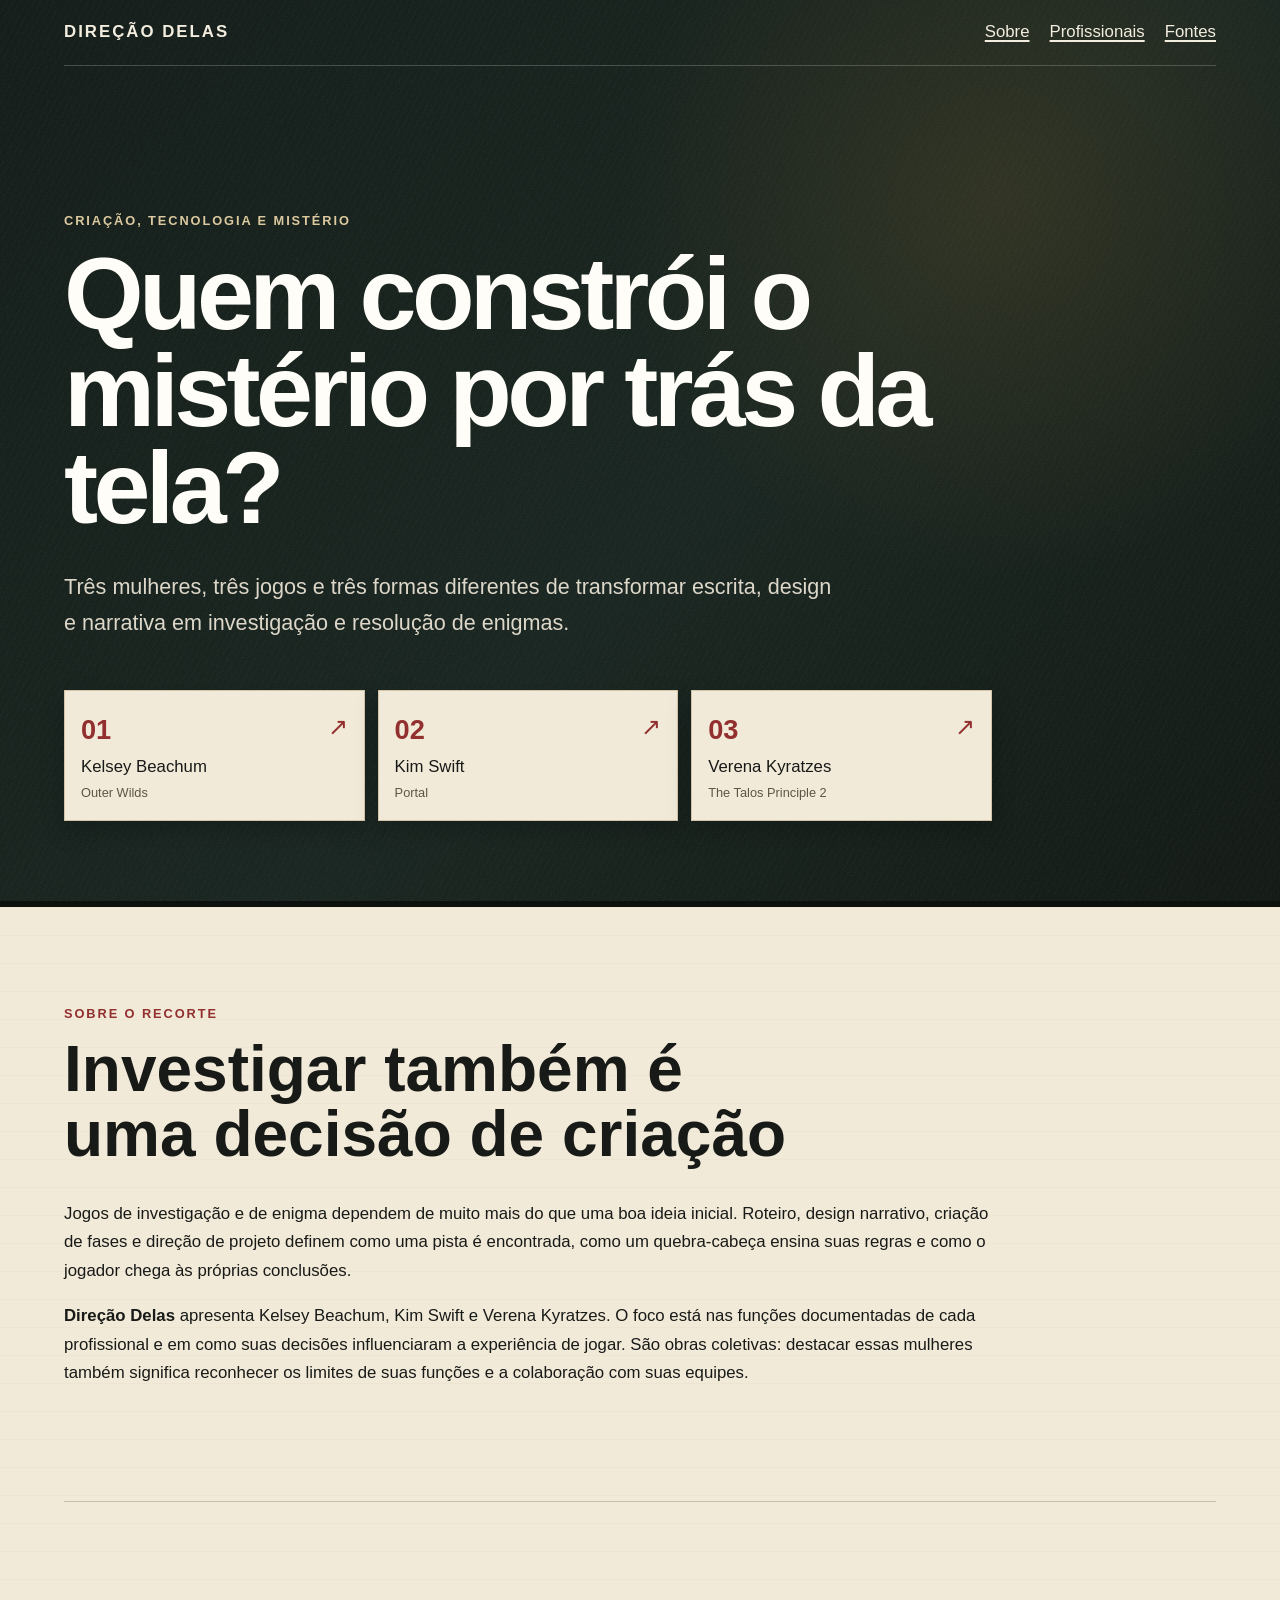
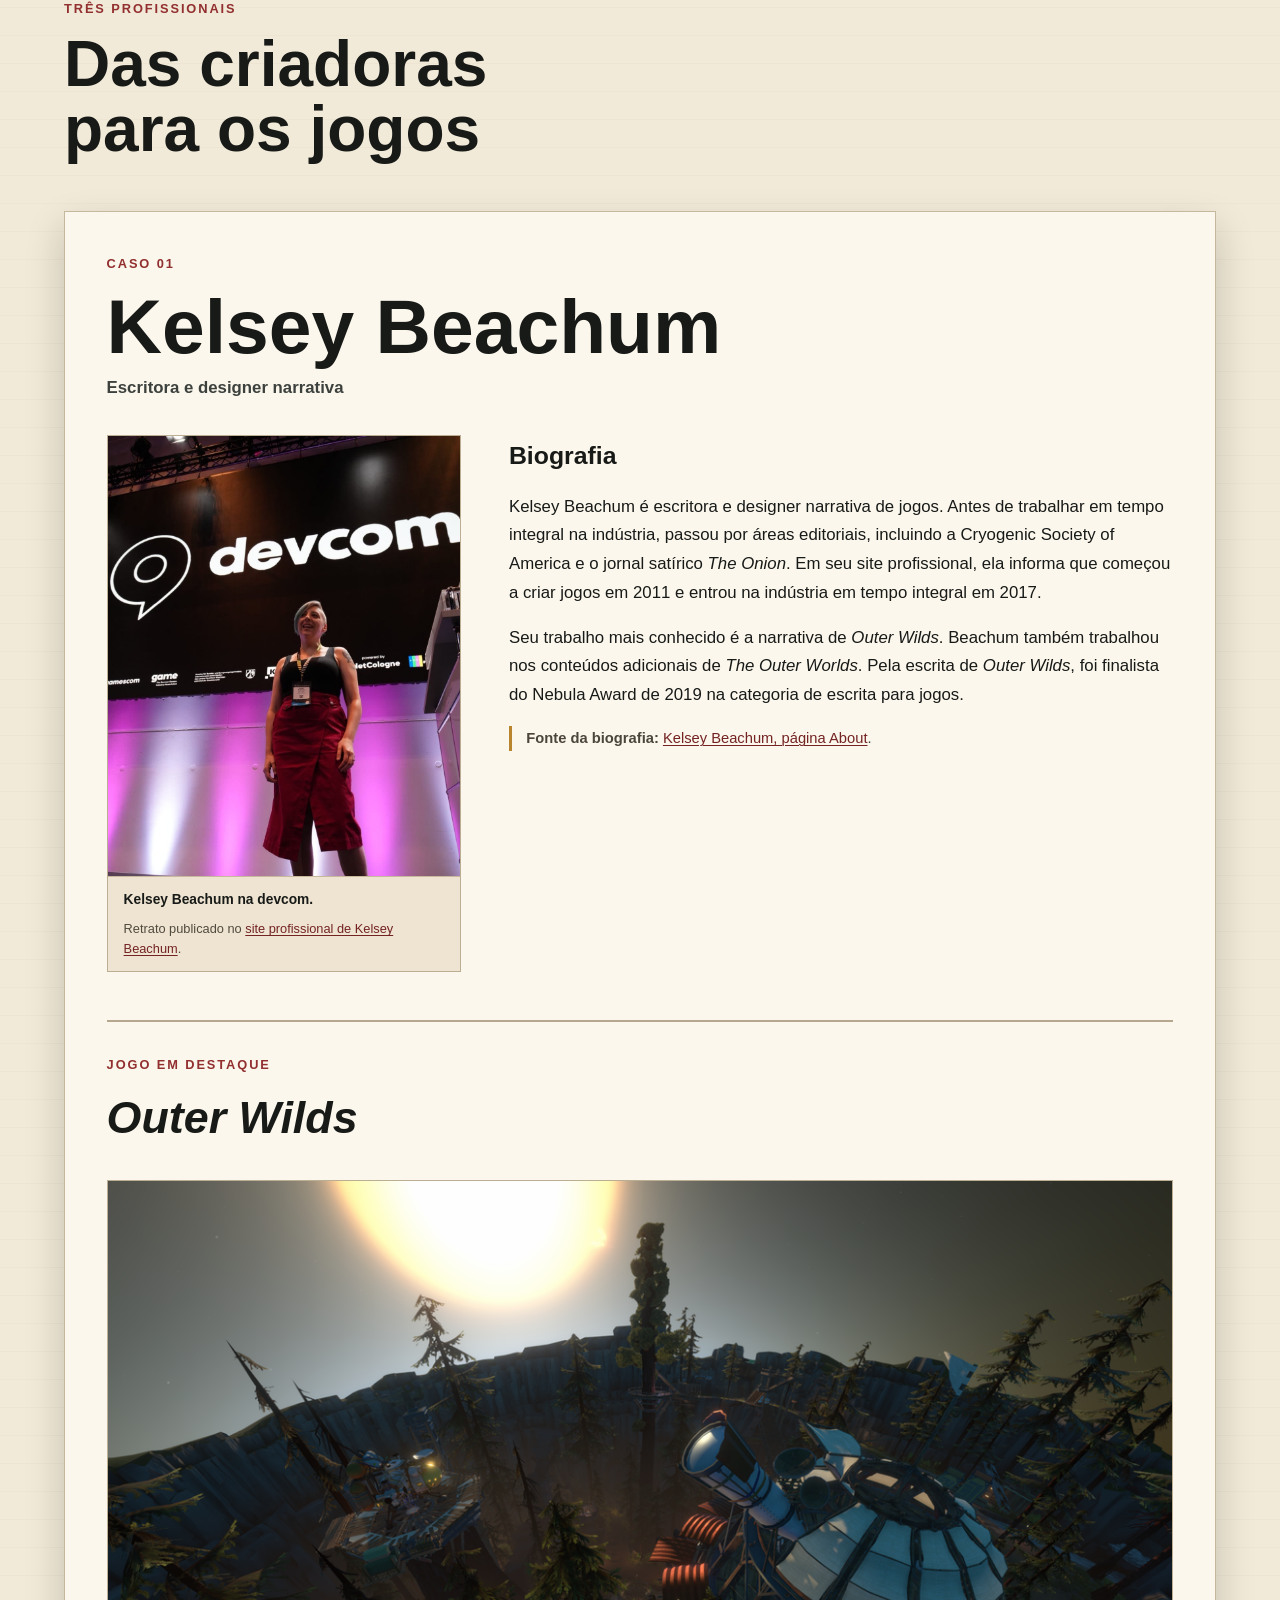
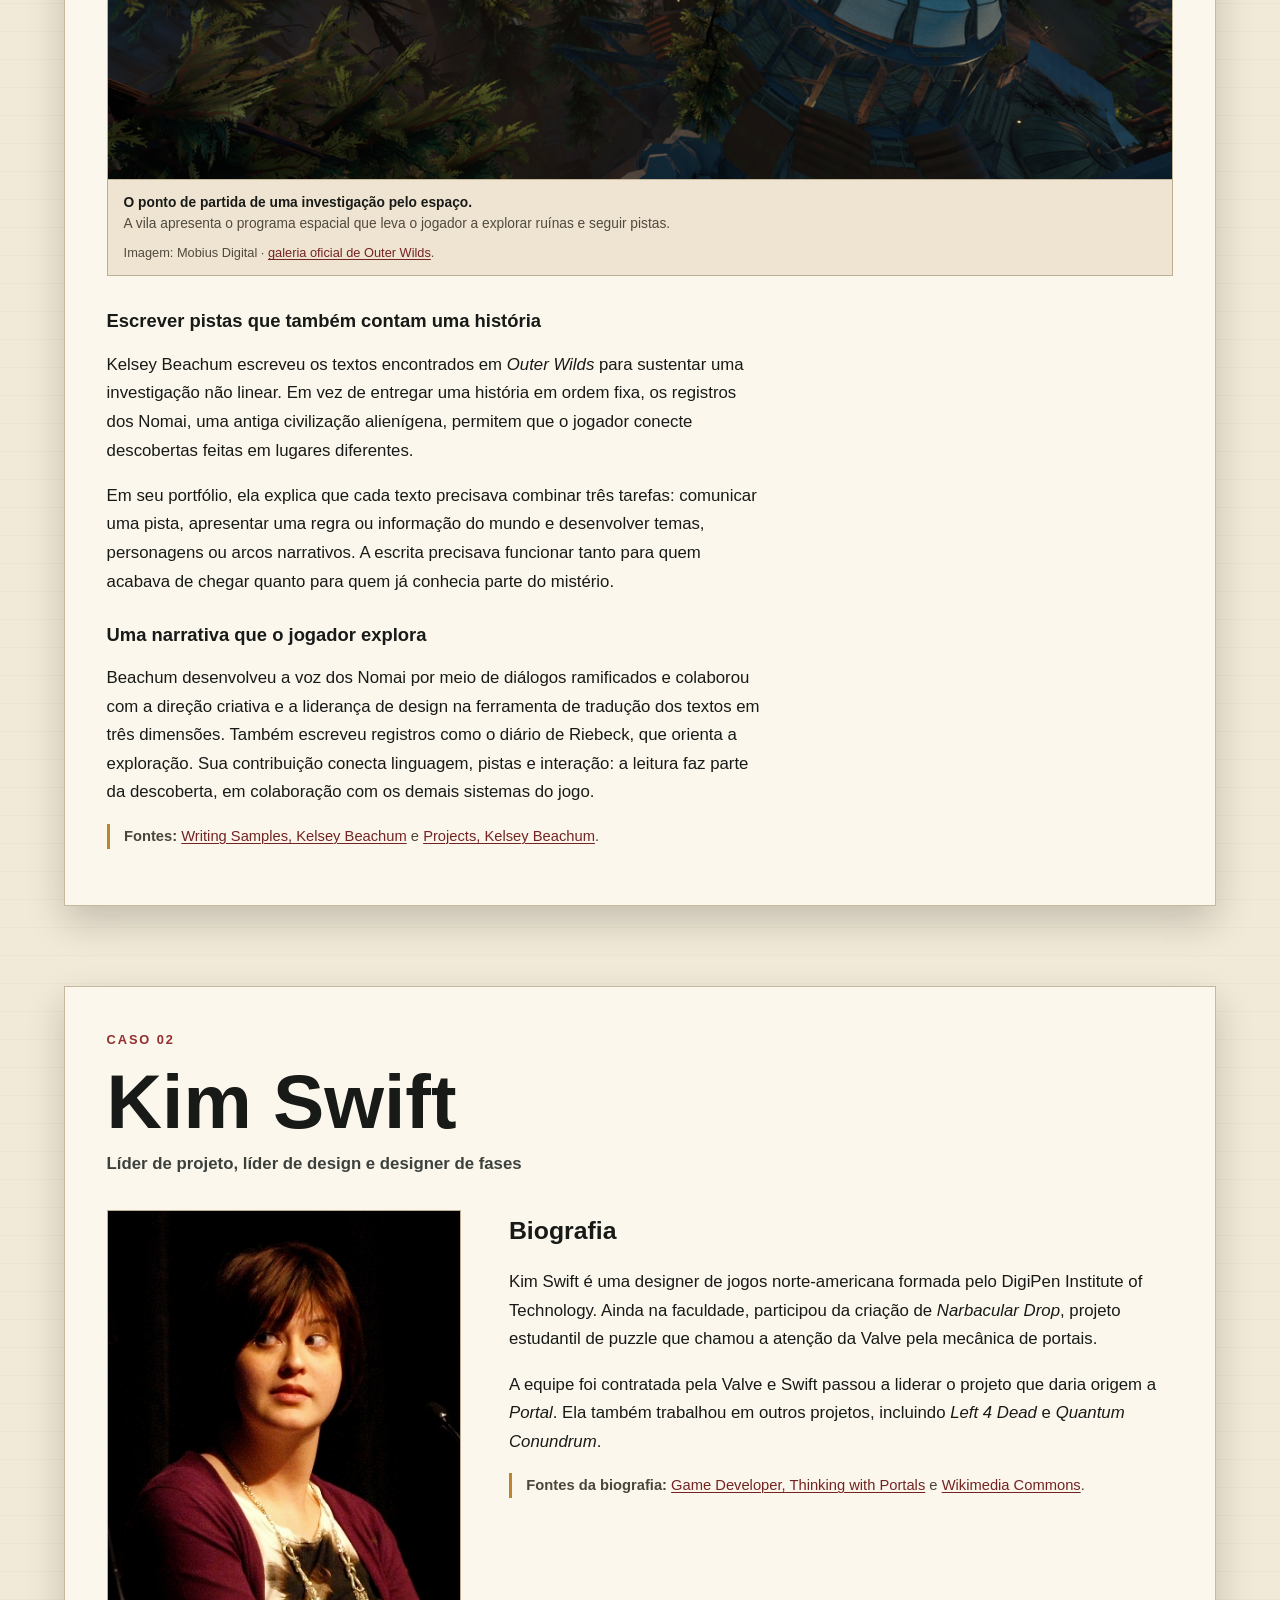
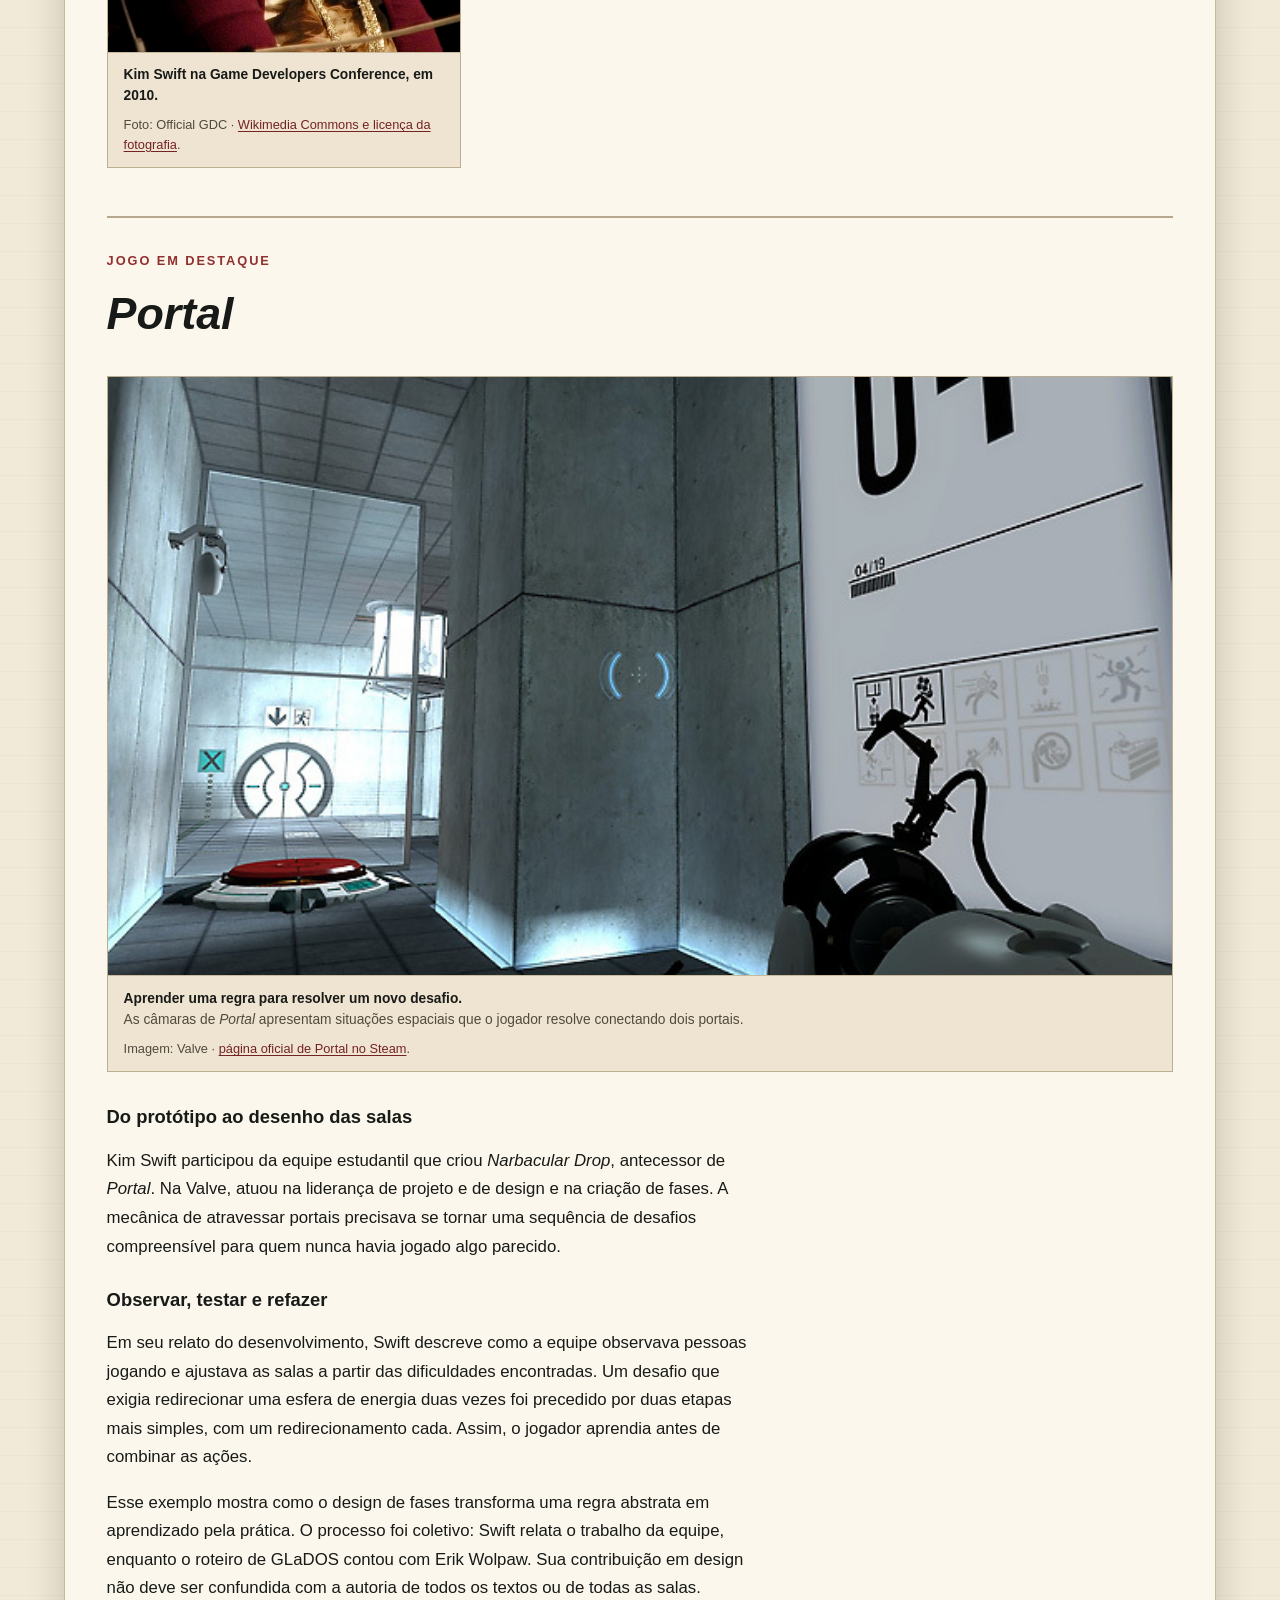
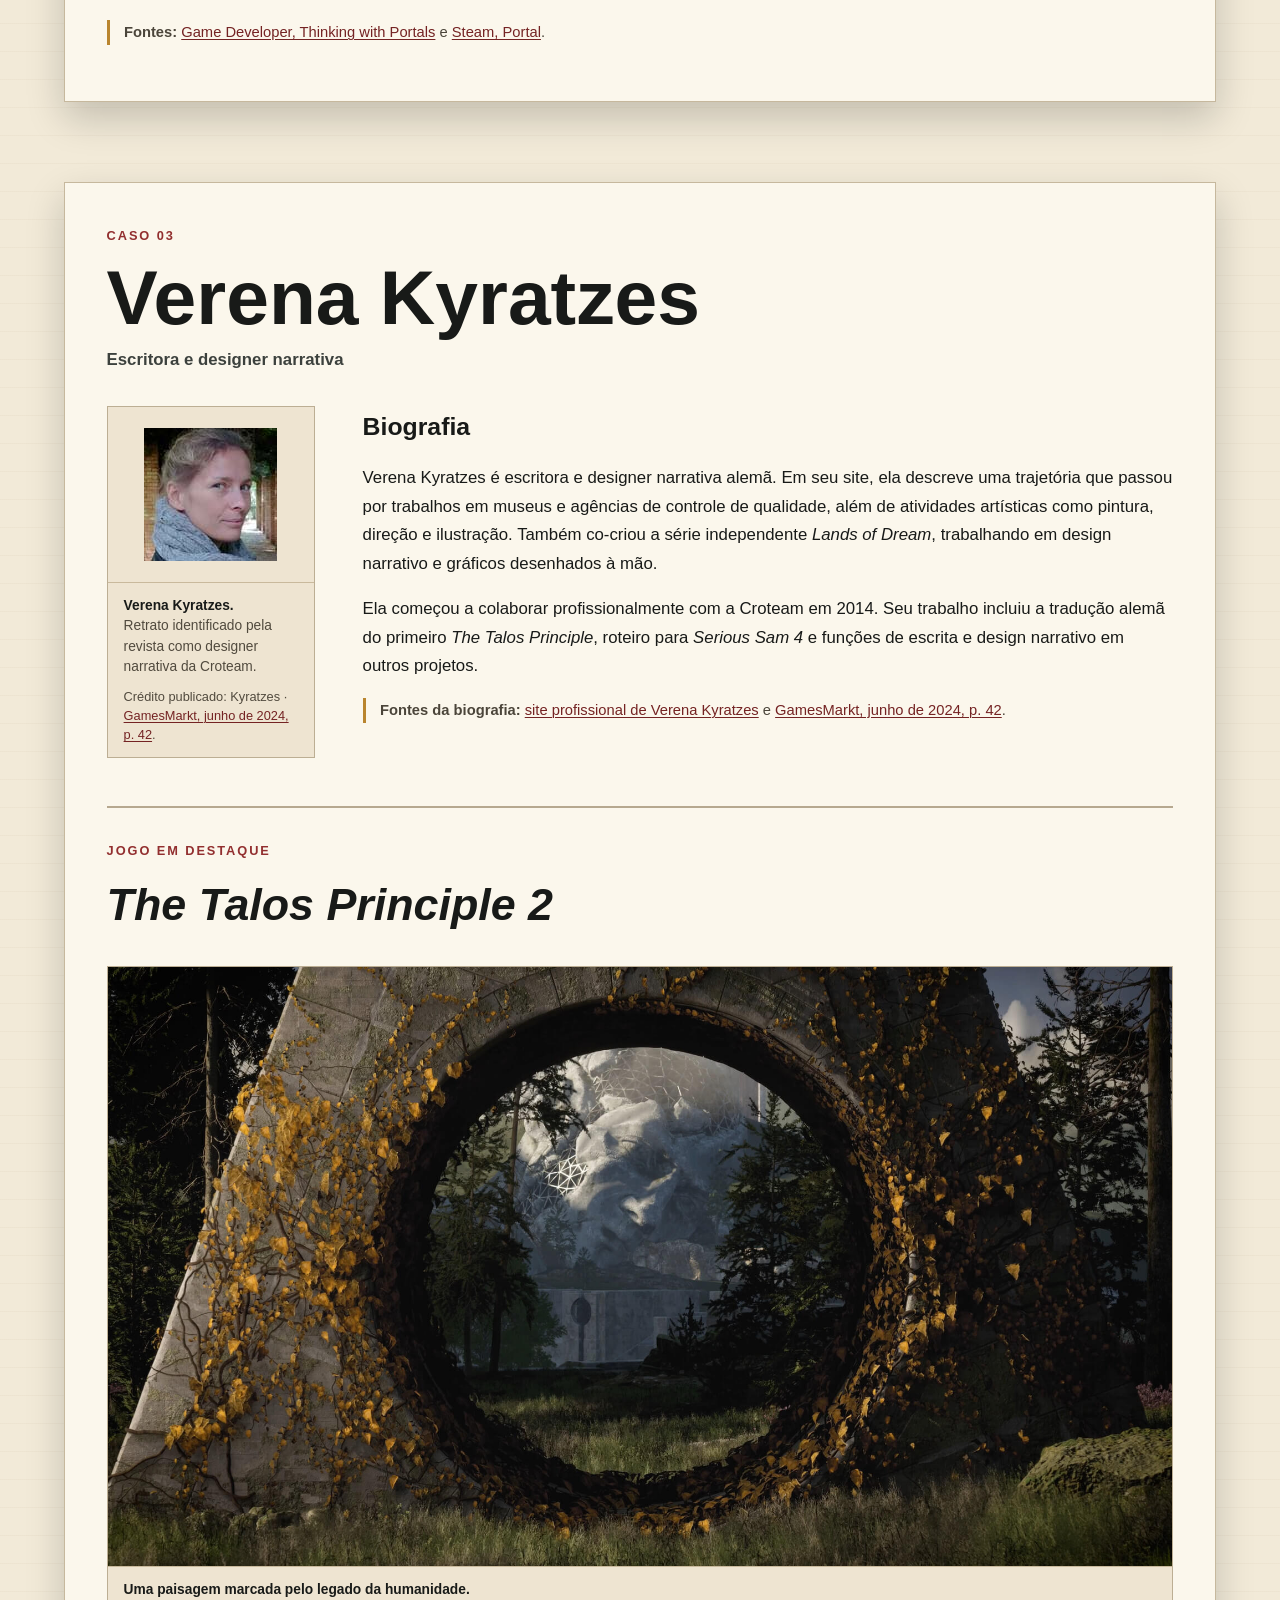
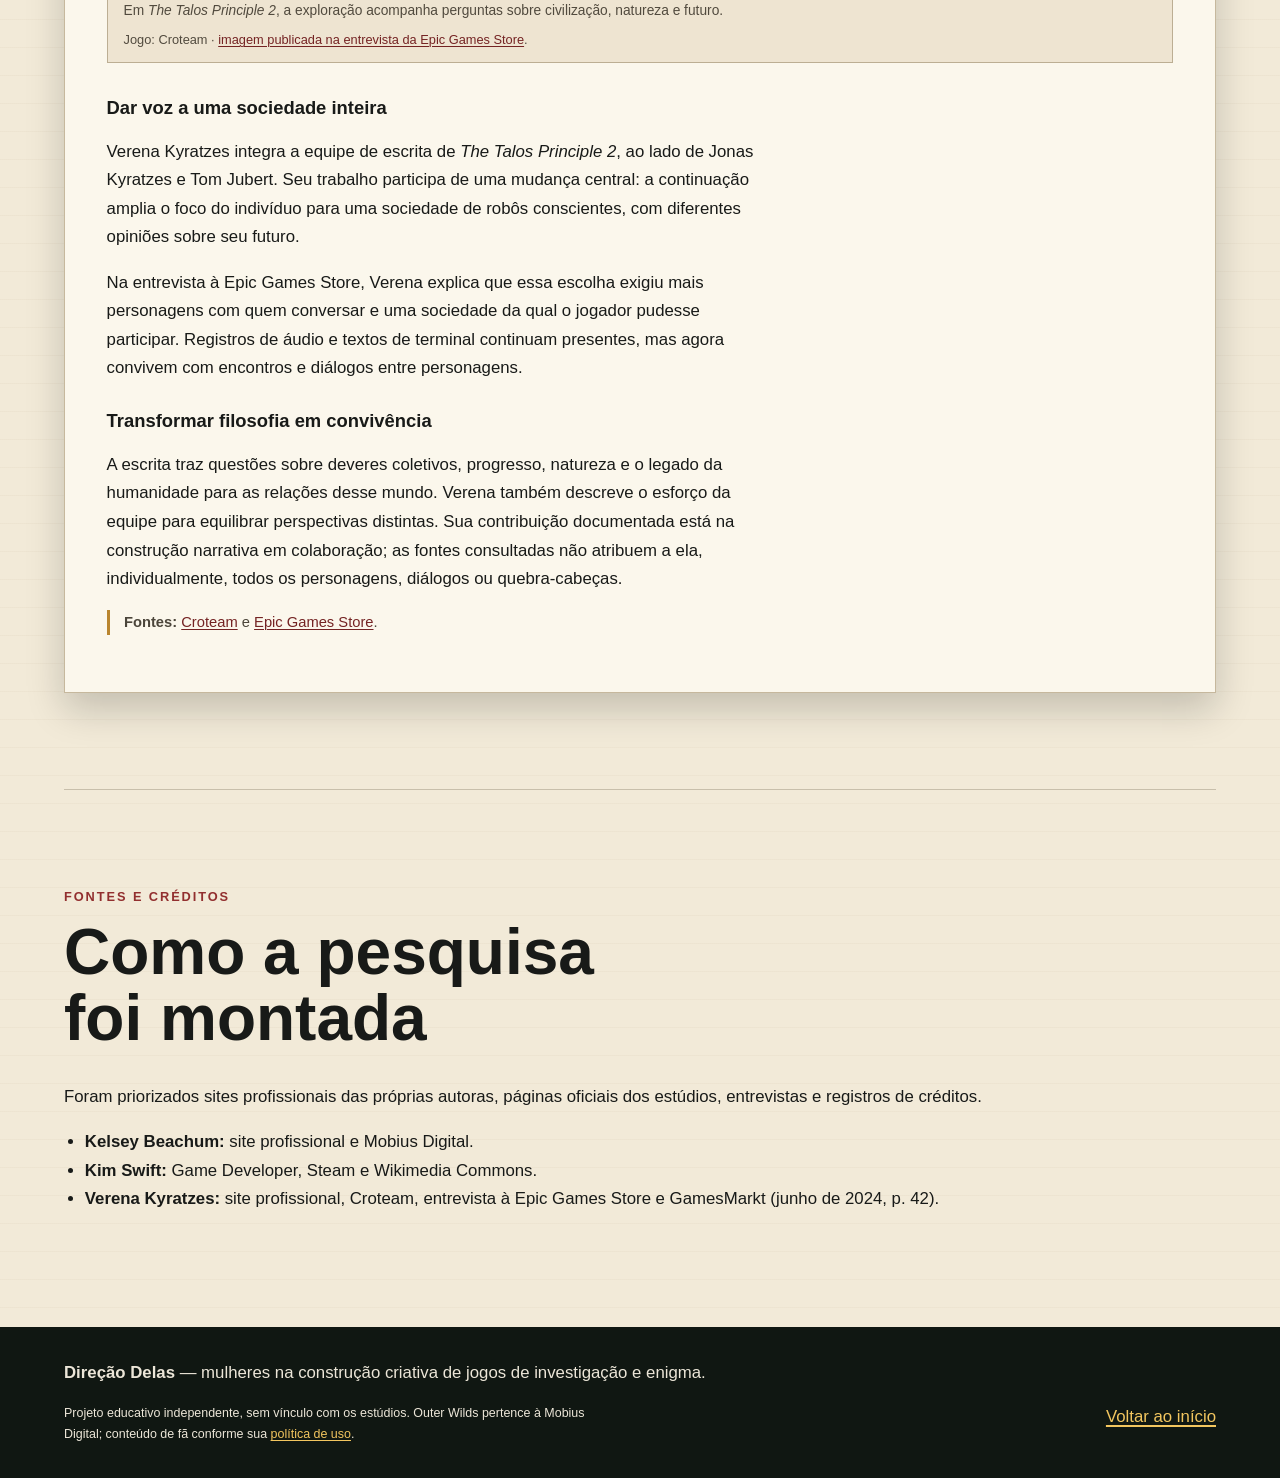
==== direcao-delas/index.html @ 16cd4a78 "Atualiza conteúdo, imagens e identidade visual do Direção Delas" ====
<!DOCTYPE html>
<html lang="pt-BR">
<head>
  <meta charset="UTF-8">
  <meta name="viewport" content="width=device-width, initial-scale=1.0">
  <meta name="description" content="Direção Delas: três mulheres que participaram da construção criativa de grandes jogos de investigação, mistério e puzzle.">
  <title>Direção Delas | Mulheres e jogos de investigação</title>
  <meta name="theme-color" content="#17231e">
  <link rel="icon" href="favicon.svg" type="image/svg+xml">
  <link rel="stylesheet" href="styles.css">
</head>
<body>
  <a class="skip-link" href="#conteudo">Pular para o conteúdo principal</a>

  <header class="site-header" id="topo">
    <nav class="primary-nav" aria-label="Navegação principal">
      <a class="brand" href="#topo">Direção Delas</a>
      <ul>
        <li><a href="#sobre">Sobre</a></li>
        <li><a href="#profissionais">Profissionais</a></li>
        <li><a href="#fontes">Fontes</a></li>
      </ul>
    </nav>

    <section class="hero">
      <p class="eyebrow">CRIAÇÃO, TECNOLOGIA E MISTÉRIO</p>
      <h1>Quem constrói o mistério por trás da tela?</h1>
      <p class="hero-lead">Três mulheres, três jogos e três formas diferentes de transformar escrita, design e narrativa em investigação e resolução de enigmas.</p>
      <ol class="case-index" aria-label="Profissionais apresentadas no site">
        <li><a href="#kelsey"><strong>01</strong>Kelsey Beachum <small>Outer Wilds</small></a></li>
        <li><a href="#kim"><strong>02</strong>Kim Swift <small>Portal</small></a></li>
        <li><a href="#verena"><strong>03</strong>Verena Kyratzes <small>The Talos Principle 2</small></a></li>
      </ol>
    </section>
  </header>

  <main id="conteudo">
    <section class="intro" id="sobre">
      <p class="section-code">SOBRE O RECORTE</p>
      <h2>Investigar também é uma decisão de criação</h2>
      <p>Jogos de investigação e de enigma dependem de muito mais do que uma boa ideia inicial. Roteiro, design narrativo, criação de fases e direção de projeto definem como uma pista é encontrada, como um quebra-cabeça ensina suas regras e como o jogador chega às próprias conclusões.</p>
      <p><strong>Direção Delas</strong> apresenta Kelsey Beachum, Kim Swift e Verena Kyratzes. O foco está nas funções documentadas de cada profissional e em como suas decisões influenciaram a experiência de jogar. São obras coletivas: destacar essas mulheres também significa reconhecer os limites de suas funções e a colaboração com suas equipes.</p>
    </section>

    <section class="profiles" id="profissionais">
      <p class="section-code">TRÊS PROFISSIONAIS</p>
      <h2>Das criadoras para os jogos</h2>

      <article class="case-file" id="kelsey">
        <p class="case-number">CASO 01</p>
        <h3>Kelsey Beachum</h3>
        <p class="role">Escritora e designer narrativa</p>

        <section class="profile-grid">
          <figure class="portrait">
            <img src="images/kelsey-beachum.jpg" alt="Kelsey Beachum em pé no palco da devcom, sorrindo. Ela tem cabelo curto e assimétrico em tom acinzentado azulado, usa regata preta, calça vinho, botas pretas, crachá e colares, com tatuagens visíveis nos braços. Ao fundo há um grande painel preto com o logotipo branco da devcom e iluminação de palco em tons brancos e rosados." width="800" height="1000" loading="lazy" decoding="async">
            <figcaption><strong>Kelsey Beachum na devcom.</strong> <span class="caption-credit">Retrato publicado no <a href="https://kelseybeachum.com/about">site profissional de Kelsey Beachum</a>.</span></figcaption>
          </figure>

          <section class="bio">
            <h4>Biografia</h4>
            <p>Kelsey Beachum é escritora e designer narrativa de jogos. Antes de trabalhar em tempo integral na indústria, passou por áreas editoriais, incluindo a Cryogenic Society of America e o jornal satírico <cite>The Onion</cite>. Em seu site profissional, ela informa que começou a criar jogos em 2011 e entrou na indústria em tempo integral em 2017.</p>
            <p>Seu trabalho mais conhecido é a narrativa de <cite>Outer Wilds</cite>. Beachum também trabalhou nos conteúdos adicionais de <cite>The Outer Worlds</cite>. Pela escrita de <cite>Outer Wilds</cite>, foi finalista do Nebula Award de 2019 na categoria de escrita para jogos.</p>
            <p class="source-note"><strong>Fonte da biografia:</strong> <a href="https://kelseybeachum.com/about">Kelsey Beachum, página About</a>.</p>
          </section>
        </section>

        <section class="game-block">
          <p class="game-label">JOGO EM DESTAQUE</p>
          <h4><cite>Outer Wilds</cite></h4>

          <figure class="game-image">
            <img src="images/outer-wilds-village.png" alt="A vila de Outer Wilds entre árvores e passarelas de madeira, com a nave ao lado da plataforma de lançamento e o sol iluminando o horizonte." width="1100" height="619" loading="lazy" decoding="async">
            <figcaption><strong>O ponto de partida de uma investigação pelo espaço.</strong> A vila apresenta o programa espacial que leva o jogador a explorar ruínas e seguir pistas. <span class="caption-credit">Imagem: Mobius Digital · <a href="https://www.mobiusdigitalgames.com/outer-wilds.html">galeria oficial de Outer Wilds</a>.</span>
            </figcaption>
          </figure>

          <h5>Escrever pistas que também contam uma história</h5>
          <p>Kelsey Beachum escreveu os textos encontrados em <cite>Outer Wilds</cite> para sustentar uma investigação não linear. Em vez de entregar uma história em ordem fixa, os registros dos Nomai, uma antiga civilização alienígena, permitem que o jogador conecte descobertas feitas em lugares diferentes.</p>
          <p>Em seu portfólio, ela explica que cada texto precisava combinar três tarefas: comunicar uma pista, apresentar uma regra ou informação do mundo e desenvolver temas, personagens ou arcos narrativos. A escrita precisava funcionar tanto para quem acabava de chegar quanto para quem já conhecia parte do mistério.</p>
          <h5>Uma narrativa que o jogador explora</h5>
          <p>Beachum desenvolveu a voz dos Nomai por meio de diálogos ramificados e colaborou com a direção criativa e a liderança de design na ferramenta de tradução dos textos em três dimensões. Também escreveu registros como o diário de Riebeck, que orienta a exploração. Sua contribuição conecta linguagem, pistas e interação: a leitura faz parte da descoberta, em colaboração com os demais sistemas do jogo.</p>
          <p class="source-note"><strong>Fontes:</strong> <a href="https://kelseybeachum.com/samples">Writing Samples, Kelsey Beachum</a> e <a href="https://kelseybeachum.com/projects">Projects, Kelsey Beachum</a>.</p>
        </section>
      </article>

      <article class="case-file" id="kim">
        <p class="case-number">CASO 02</p>
        <h3>Kim Swift</h3>
        <p class="role">Líder de projeto, líder de design e designer de fases</p>

        <section class="profile-grid">
          <figure class="portrait">
            <img src="images/kim-swift.jpg" alt="Retrato de Kim Swift sentada em um painel da Game Developers Conference. Ela tem cabelo castanho-escuro curto com franja, expressão atenta e usa cardigan roxo sobre camiseta clara, além de colares metálicos. O fundo é preto e há um microfone visível ao lado do rosto." width="800" height="1000" loading="lazy" decoding="async">
            <figcaption><strong>Kim Swift na Game Developers Conference, em 2010.</strong> <span class="caption-credit">Foto: Official GDC · <a href="https://commons.wikimedia.org/wiki/File:Kim_Swift_-_Game_Developers_Conference_2010_-_Panel_Day_4_(1).jpg">Wikimedia Commons e licença da fotografia</a>.</span></figcaption>
          </figure>

          <section class="bio">
            <h4>Biografia</h4>
            <p>Kim Swift é uma designer de jogos norte-americana formada pelo DigiPen Institute of Technology. Ainda na faculdade, participou da criação de <cite>Narbacular Drop</cite>, projeto estudantil de puzzle que chamou a atenção da Valve pela mecânica de portais.</p>
            <p>A equipe foi contratada pela Valve e Swift passou a liderar o projeto que daria origem a <cite>Portal</cite>. Ela também trabalhou em outros projetos, incluindo <cite>Left 4 Dead</cite> e <cite>Quantum Conundrum</cite>.</p>
            <p class="source-note"><strong>Fontes da biografia:</strong> <a href="https://www.gamedeveloper.com/design/thinking-with-portals-creating-valve-s-new-ip">Game Developer, Thinking with Portals</a> e <a href="https://commons.wikimedia.org/wiki/Category:Kim_Swift">Wikimedia Commons</a>.</p>
          </section>
        </section>

        <section class="game-block">
          <p class="game-label">JOGO EM DESTAQUE</p>
          <h4><cite>Portal</cite></h4>

          <figure class="game-image">
            <img src="images/portal.jpg" alt="Cena em primeira pessoa de Portal dentro de uma câmara de testes branca e cinza. A arma de portais aparece no canto inferior direito, com uma mira azul no centro da tela. À esquerda há um corredor com um grande botão vermelho no chão e uma câmera de vigilância na parede; à direita, um painel identifica a câmara como “04” e exibe vários pictogramas de teste." width="1280" height="720" loading="lazy" decoding="async">
            <figcaption><strong>Aprender uma regra para resolver um novo desafio.</strong> As câmaras de <cite>Portal</cite> apresentam situações espaciais que o jogador resolve conectando dois portais. <span class="caption-credit">Imagem: Valve · <a href="https://store.steampowered.com/app/400/">página oficial de Portal no Steam</a>.</span></figcaption>
          </figure>

          <h5>Do protótipo ao desenho das salas</h5>
          <p>Kim Swift participou da equipe estudantil que criou <cite>Narbacular Drop</cite>, antecessor de <cite>Portal</cite>. Na Valve, atuou na liderança de projeto e de design e na criação de fases. A mecânica de atravessar portais precisava se tornar uma sequência de desafios compreensível para quem nunca havia jogado algo parecido.</p>
          <h5>Observar, testar e refazer</h5>
          <p>Em seu relato do desenvolvimento, Swift descreve como a equipe observava pessoas jogando e ajustava as salas a partir das dificuldades encontradas. Um desafio que exigia redirecionar uma esfera de energia duas vezes foi precedido por duas etapas mais simples, com um redirecionamento cada. Assim, o jogador aprendia antes de combinar as ações.</p>
          <p>Esse exemplo mostra como o design de fases transforma uma regra abstrata em aprendizado pela prática. O processo foi coletivo: Swift relata o trabalho da equipe, enquanto o roteiro de GLaDOS contou com Erik Wolpaw. Sua contribuição em design não deve ser confundida com a autoria de todos os textos ou de todas as salas.</p>
          <p class="source-note"><strong>Fontes:</strong> <a href="https://www.gamedeveloper.com/design/thinking-with-portals-creating-valve-s-new-ip">Game Developer, Thinking with Portals</a> e <a href="https://store.steampowered.com/app/400/">Steam, Portal</a>.</p>
        </section>
      </article>

      <article class="case-file" id="verena">
        <p class="case-number">CASO 03</p>
        <h3>Verena Kyratzes</h3>
        <p class="role">Escritora e designer narrativa</p>

        <section class="profile-grid profile-grid--archive">
          <figure class="portrait portrait--archive">
            <img src="images/verena-kyratzes.jpg" alt="Verena Kyratzes, com cabelo curto e cachecol cinza, olhando para a câmera." width="133" height="133" loading="lazy" decoding="async">
            <figcaption><strong>Verena Kyratzes.</strong> Retrato identificado pela revista como designer narrativa da Croteam. <span class="caption-credit">Crédito publicado: Kyratzes · <a href="https://www.gamesmarket.global/content/files/2026/03/GamesMarkt_Plus24_06_Working_in_Games.pdf#page=42">GamesMarkt, junho de 2024, p. 42</a>.</span></figcaption>
          </figure>
          <section class="bio">
          <h4>Biografia</h4>
          <p>Verena Kyratzes é escritora e designer narrativa alemã. Em seu site, ela descreve uma trajetória que passou por trabalhos em museus e agências de controle de qualidade, além de atividades artísticas como pintura, direção e ilustração. Também co-criou a série independente <cite>Lands of Dream</cite>, trabalhando em design narrativo e gráficos desenhados à mão.</p>
          <p>Ela começou a colaborar profissionalmente com a Croteam em 2014. Seu trabalho incluiu a tradução alemã do primeiro <cite>The Talos Principle</cite>, roteiro para <cite>Serious Sam 4</cite> e funções de escrita e design narrativo em outros projetos.</p>
          <p class="source-note"><strong>Fontes da biografia:</strong> <a href="https://verena-kyratzes.net/about/">site profissional de Verena Kyratzes</a> e <a href="https://www.gamesmarket.global/content/files/2026/03/GamesMarkt_Plus24_06_Working_in_Games.pdf#page=42">GamesMarkt, junho de 2024, p. 42</a>.</p>
        </section>

        </section>

        <section class="game-block">
          <p class="game-label">JOGO EM DESTAQUE</p>
          <h4><cite>The Talos Principle 2</cite></h4>

          <figure class="game-image">
            <img src="images/talos-principle-2.jpg" alt="Paisagem de The Talos Principle 2 vista através de um grande arco de pedra envelhecida coberto por trepadeiras e folhas amarelas. No centro há uma floresta de coníferas e, ao fundo, uma enorme escultura de um rosto humano de pedra parcialmente coberta por estruturas geométricas brancas. O primeiro plano tem grama, terra e uma rocha com musgo, com luz solar atravessando partes da vegetação." width="1280" height="720" loading="lazy" decoding="async">
            <figcaption><strong>Uma paisagem marcada pelo legado da humanidade.</strong> Em <cite>The Talos Principle 2</cite>, a exploração acompanha perguntas sobre civilização, natureza e futuro. <span class="caption-credit">Jogo: Croteam · <a href="https://store.epicgames.com/news/the-talos-principle-2-finding-humanity-in-an-age-of-robots?lang=pt-BR">imagem publicada na entrevista da Epic Games Store</a>.</span></figcaption>
          </figure>

          <h5>Dar voz a uma sociedade inteira</h5>
          <p>Verena Kyratzes integra a equipe de escrita de <cite>The Talos Principle 2</cite>, ao lado de Jonas Kyratzes e Tom Jubert. Seu trabalho participa de uma mudança central: a continuação amplia o foco do indivíduo para uma sociedade de robôs conscientes, com diferentes opiniões sobre seu futuro.</p>
          <p>Na entrevista à Epic Games Store, Verena explica que essa escolha exigiu mais personagens com quem conversar e uma sociedade da qual o jogador pudesse participar. Registros de áudio e textos de terminal continuam presentes, mas agora convivem com encontros e diálogos entre personagens.</p>
          <h5>Transformar filosofia em convivência</h5>
          <p>A escrita traz questões sobre deveres coletivos, progresso, natureza e o legado da humanidade para as relações desse mundo. Verena também descreve o esforço da equipe para equilibrar perspectivas distintas. Sua contribuição documentada está na construção narrativa em colaboração; as fontes consultadas não atribuem a ela, individualmente, todos os personagens, diálogos ou quebra-cabeças.</p>
          <p class="source-note"><strong>Fontes:</strong> <a href="https://www.croteam.com/the-talos-principle-2/">Croteam</a> e <a href="https://store.epicgames.com/news/the-talos-principle-2-finding-humanity-in-an-age-of-robots?lang=pt-BR">Epic Games Store</a>.</p>
        </section>
      </article>
    </section>

    <section class="sources" id="fontes">
      <p class="section-code">FONTES E CRÉDITOS</p>
      <h2>Como a pesquisa foi montada</h2>
      <p>Foram priorizados sites profissionais das próprias autoras, páginas oficiais dos estúdios, entrevistas e registros de créditos.</p>
      <ul>
        <li><strong>Kelsey Beachum:</strong> site profissional e Mobius Digital.</li>
        <li><strong>Kim Swift:</strong> Game Developer, Steam e Wikimedia Commons.</li>
        <li><strong>Verena Kyratzes:</strong> site profissional, Croteam, entrevista à Epic Games Store e GamesMarkt (junho de 2024, p. 42).</li>
      </ul>
    </section>
  </main>

  <footer class="site-footer">
    <p><strong>Direção Delas</strong> — mulheres na construção criativa de jogos de investigação e enigma.</p>
    <p class="fan-note">Projeto educativo independente, sem vínculo com os estúdios. Outer Wilds pertence à Mobius Digital; conteúdo de fã conforme sua <a href="https://www.mobiusdigitalgames.com/fan-content-policy.html">política de uso</a>.</p>
    <a href="#topo">Voltar ao início</a>
  </footer>
</body>
</html>
---- direcao-delas/styles.css ----
:root {
  --ink: #181a18;
  --ink-soft: #3c413d;
  --paper: #f2ead8;
  --paper-light: #fbf7ec;
  --board: #17231e;
  --accent: #922f2f;
  --gold: #b9852e;
  --line: #c6b89d;
  --white: #fffdf7;
  --shadow: 0 16px 36px rgba(10, 16, 13, 0.2);
  --content: 72rem;
}

* {
  box-sizing: border-box;
}

html {
  scroll-behavior: smooth;
  scroll-padding-top: 5rem;
}

body {
  margin: 0;
  color: var(--ink);
  background: var(--paper);
  font-family: Arial, Helvetica, sans-serif;
  font-size: 1.05rem;
  line-height: 1.7;
}

img {
  display: block;
  max-width: 100%;
  height: auto;
}

a {
  color: #742323;
  text-decoration-thickness: 0.1em;
  text-underline-offset: 0.16em;
}

a:hover {
  text-decoration-thickness: 0.17em;
}

a:focus-visible {
  outline: 3px solid #f3c65f;
  outline-offset: 4px;
}

.skip-link {
  position: fixed;
  z-index: 100;
  top: 0.75rem;
  left: 0.75rem;
  padding: 0.7rem 1rem;
  color: #111;
  background: #fff4bc;
  font-family: Arial, Helvetica, sans-serif;
  font-weight: 700;
  transform: translateY(-160%);
  transition: transform 0.15s ease;
}

.skip-link:focus {
  transform: translateY(0);
}

.site-header {
  min-height: 100vh;
  color: var(--white);
  background:
    url("images/board-texture.svg"),
    repeating-linear-gradient(118deg, rgba(255,255,255,0.015) 0 1px, transparent 1px 6px),
    radial-gradient(circle at 78% 22%, rgba(185, 133, 46, 0.14), transparent 24rem),
    linear-gradient(135deg, #111a16, var(--board) 55%, #101712);
  border-bottom: 6px solid #0c110e;
}

.primary-nav {
  width: min(calc(100% - 2rem), var(--content));
  margin-inline: auto;
  padding: 1.15rem 0;
  display: flex;
  align-items: center;
  justify-content: space-between;
  gap: 2rem;
  border-bottom: 1px solid rgba(255, 255, 255, 0.2);
  font-family: Arial, Helvetica, sans-serif;
}

.brand {
  color: var(--white);
  font-family: Arial, Helvetica, sans-serif;
  font-weight: 800;
  letter-spacing: 0.12em;
  text-decoration: none;
  text-transform: uppercase;
}

.primary-nav ul {
  margin: 0;
  padding: 0;
  display: flex;
  flex-wrap: wrap;
  gap: 0.5rem 1.25rem;
  list-style: none;
}

.primary-nav a {
  color: #f3eddf;
}

.hero {
  width: min(calc(100% - 2rem), var(--content));
  margin-inline: auto;
  padding: clamp(5rem, 12vw, 9rem) 0 5rem;
}

.eyebrow,
.section-code,
.case-number,
.game-label {
  margin: 0 0 0.8rem;
  font-family: Arial, Helvetica, sans-serif;
  font-size: 0.8rem;
  font-weight: 700;
  letter-spacing: 0.15em;
  text-transform: uppercase;
}

.eyebrow {
  color: #dbc99f;
}

.hero h1 {
  max-width: 16ch;
  margin: 0;
  font-size: clamp(3rem, 8vw, 7rem);
  line-height: 0.95;
  letter-spacing: -0.045em;
}

.hero-lead {
  max-width: 48rem;
  margin: 2rem 0 0;
  color: #ddd7c9;
  font-size: clamp(1.08rem, 2vw, 1.35rem);
}

.case-index {
  max-width: 58rem;
  margin: 3rem 0 0;
  padding: 0;
  display: grid;
  grid-template-columns: repeat(3, 1fr);
  gap: 0.8rem;
  list-style: none;
}

.case-index a {
  min-height: 8rem;
  padding: 1rem;
  display: flex;
  flex-direction: column;
  justify-content: space-between;
  color: var(--ink);
  background: var(--paper);
  border: 1px solid #d3c4a8;
  box-shadow: 0 10px 22px rgba(0, 0, 0, 0.22);
  text-decoration: none;
  position: relative;
  overflow: hidden;
  transition: transform 220ms ease, box-shadow 220ms ease, background-color 220ms ease;
}

.case-index a::after {
  content: "↗";
  position: absolute;
  top: 1rem;
  right: 1rem;
  color: var(--accent);
  font-size: 1.5rem;
  transition: transform 220ms ease;
}

.case-index a:hover,
.case-index a:focus-visible {
  transform: translateY(-6px);
  background-color: var(--paper-light);
  box-shadow: 0 16px 28px rgba(0, 0, 0, 0.32);
}

.case-index a:hover::after,
.case-index a:focus-visible::after {
  transform: translate(3px, -3px);
}

.case-index a:active { transform: translateY(-2px); }

.case-index strong {
  color: var(--accent);
  font-family: Arial, Helvetica, sans-serif;
  font-size: 1.7rem;
}

.case-index small {
  color: #5d5547;
  font-family: Arial, Helvetica, sans-serif;
  font-size: 0.8rem;
}

main {
  background:
    linear-gradient(rgba(123, 100, 59, 0.045) 1px, transparent 1px) 0 0 / 100% 1.75rem,
    var(--paper);
}

main > section {
  width: min(calc(100% - 2rem), var(--content));
  margin-inline: auto;
  padding: clamp(4rem, 8vw, 6rem) 0;
}

main > section + section {
  border-top: 1px solid rgba(91, 79, 55, 0.28);
}

.section-code,
.case-number,
.game-label {
  color: var(--accent);
}

h2,
h3,
h4 {
  text-wrap: balance;
}

h2 {
  max-width: 22ch;
  margin: 0 0 2rem;
  font-size: clamp(2.1rem, 5vw, 4rem);
  line-height: 1.02;
}

.intro > p:not(.section-code),
.sources > p,
.sources > ul {
  max-width: 58rem;
}

.profiles > h2 {
  margin-bottom: 3rem;
}

.case-file {
  margin: 0 0 5rem;
  padding: clamp(1.2rem, 4vw, 2.6rem);
  background: var(--paper-light);
  border: 1px solid var(--line);
  box-shadow: var(--shadow);
}

.case-file:last-child {
  margin-bottom: 0;
}

.case-file > h3 {
  margin: 0;
  font-size: clamp(2.2rem, 6vw, 4.8rem);
  line-height: 1;
}

.role {
  margin: 0.6rem 0 2rem;
  color: var(--ink-soft);
  font-family: Arial, Helvetica, sans-serif;
  font-weight: 700;
}

.profile-grid {
  display: grid;
  grid-template-columns: minmax(15rem, 0.8fr) minmax(0, 1.5fr);
  gap: clamp(1.5rem, 4vw, 3rem);
  align-items: start;
}

figure {
  margin: 0;
}

.portrait,
.game-image {
  background: #e4d9c4;
  border: 1px solid #bcae93;
}

.portrait img {
  width: 100%;
  aspect-ratio: 4 / 5;
  object-fit: cover;
  object-position: center top;
}

figcaption {
  padding: 0.8rem 1rem;
  color: #514a3e;
  background: #eee4d1;
  border-top: 1px solid #c9b99c;
  font-family: Arial, Helvetica, sans-serif;
  font-size: 0.86rem;
  line-height: 1.5;
}

.bio h4,
.game-block h4 {
  margin: 0 0 1rem;
  font-size: 1.55rem;
}

.bio p:first-of-type {
  margin-top: 0;
}

.source-note {
  padding-left: 0.9rem;
  border-left: 3px solid var(--gold);
  color: #4b453a;
  font-family: Arial, Helvetica, sans-serif;
  font-size: 0.92rem;
}

.game-block {
  margin-top: 3rem;
  padding-top: 2rem;
  border-top: 2px solid #b6a88f;
}

.game-label {
  margin-bottom: 0.25rem;
}

.game-block h4 {
  font-size: clamp(1.8rem, 4vw, 2.8rem);
}

.game-image {
  margin: 1.5rem 0 2rem;
}

.game-image {
  overflow: hidden;
}

.game-image img {
  width: 100%;
  aspect-ratio: 16 / 9;
  object-fit: cover;
  object-position: center;
}

.sources ul {
  padding-left: 1.3rem;
}

.site-footer {
  padding: 2rem max(1rem, calc((100% - var(--content)) / 2));
  display: flex;
  justify-content: space-between;
  gap: 1rem 2rem;
  color: #ece6d8;
  background: #101712;
  font-family: Arial, Helvetica, sans-serif;
}

.site-footer p {
  margin: 0;
}

.site-footer a {
  color: #f3c65f;
}

@media (max-width: 760px) {
  .primary-nav {
    align-items: flex-start;
    flex-direction: column;
    gap: 0.8rem;
  }

  .primary-nav ul {
    justify-content: flex-start;
  }

  .case-index,
  .profile-grid {
    grid-template-columns: 1fr;
  }

  .case-index a {
    min-height: 6rem;
  }

  .portrait {
    max-width: 34rem;
  }

  .site-footer {
    flex-direction: column;
  }
}

@media (prefers-reduced-motion: reduce) {
  html {
    scroll-behavior: auto;
  }

  *,
  *::before,
  *::after {
    scroll-behavior: auto !important;
    transition-duration: 0.01ms !important;
  }
}

@media (forced-colors: active) {
  a:focus-visible {
    outline: 3px solid CanvasText;
  }

  .case-file,
  .portrait,
  .game-image {
    border: 1px solid CanvasText;
    box-shadow: none;
  }
}


.bio-full {
  max-width: 58rem;
}

.bio-full h4 {
  margin: 0 0 1rem;
  font-size: 1.55rem;
}

.bio-full p:first-of-type {
  margin-top: 0;
}

/* Legendas separam o contexto da imagem dos créditos da fonte. */
figcaption strong { display: block; color: var(--ink); }
.caption-credit { display: block; margin-top: 0.55rem; font-size: 0.8rem; }
.game-block h5 { margin: 1.6rem 0 0.6rem; font-size: 1.15rem; line-height: 1.4; }
.game-block > p { max-width: 70ch; }
.profile-grid--archive { grid-template-columns: 13rem minmax(0, 1fr); }
.portrait--archive { background: #eee4d1; }
.portrait--archive img { width: 133px; height: 133px; margin: 1.3rem auto; aspect-ratio: 1; object-fit: contain; }
.site-footer { flex-wrap: wrap; }
.fan-note { max-width: 34rem; font-size: 0.78rem; }
@media (max-width: 760px) {
  .profile-grid--archive { grid-template-columns: 1fr; }
  .portrait--archive { max-width: 20rem; }
}
@media (prefers-reduced-motion: reduce) {
  .case-index a:hover, .case-index a:focus-visible, .case-index a:active,
  .case-index a:hover::after, .case-index a:focus-visible::after { transform: none; }
}
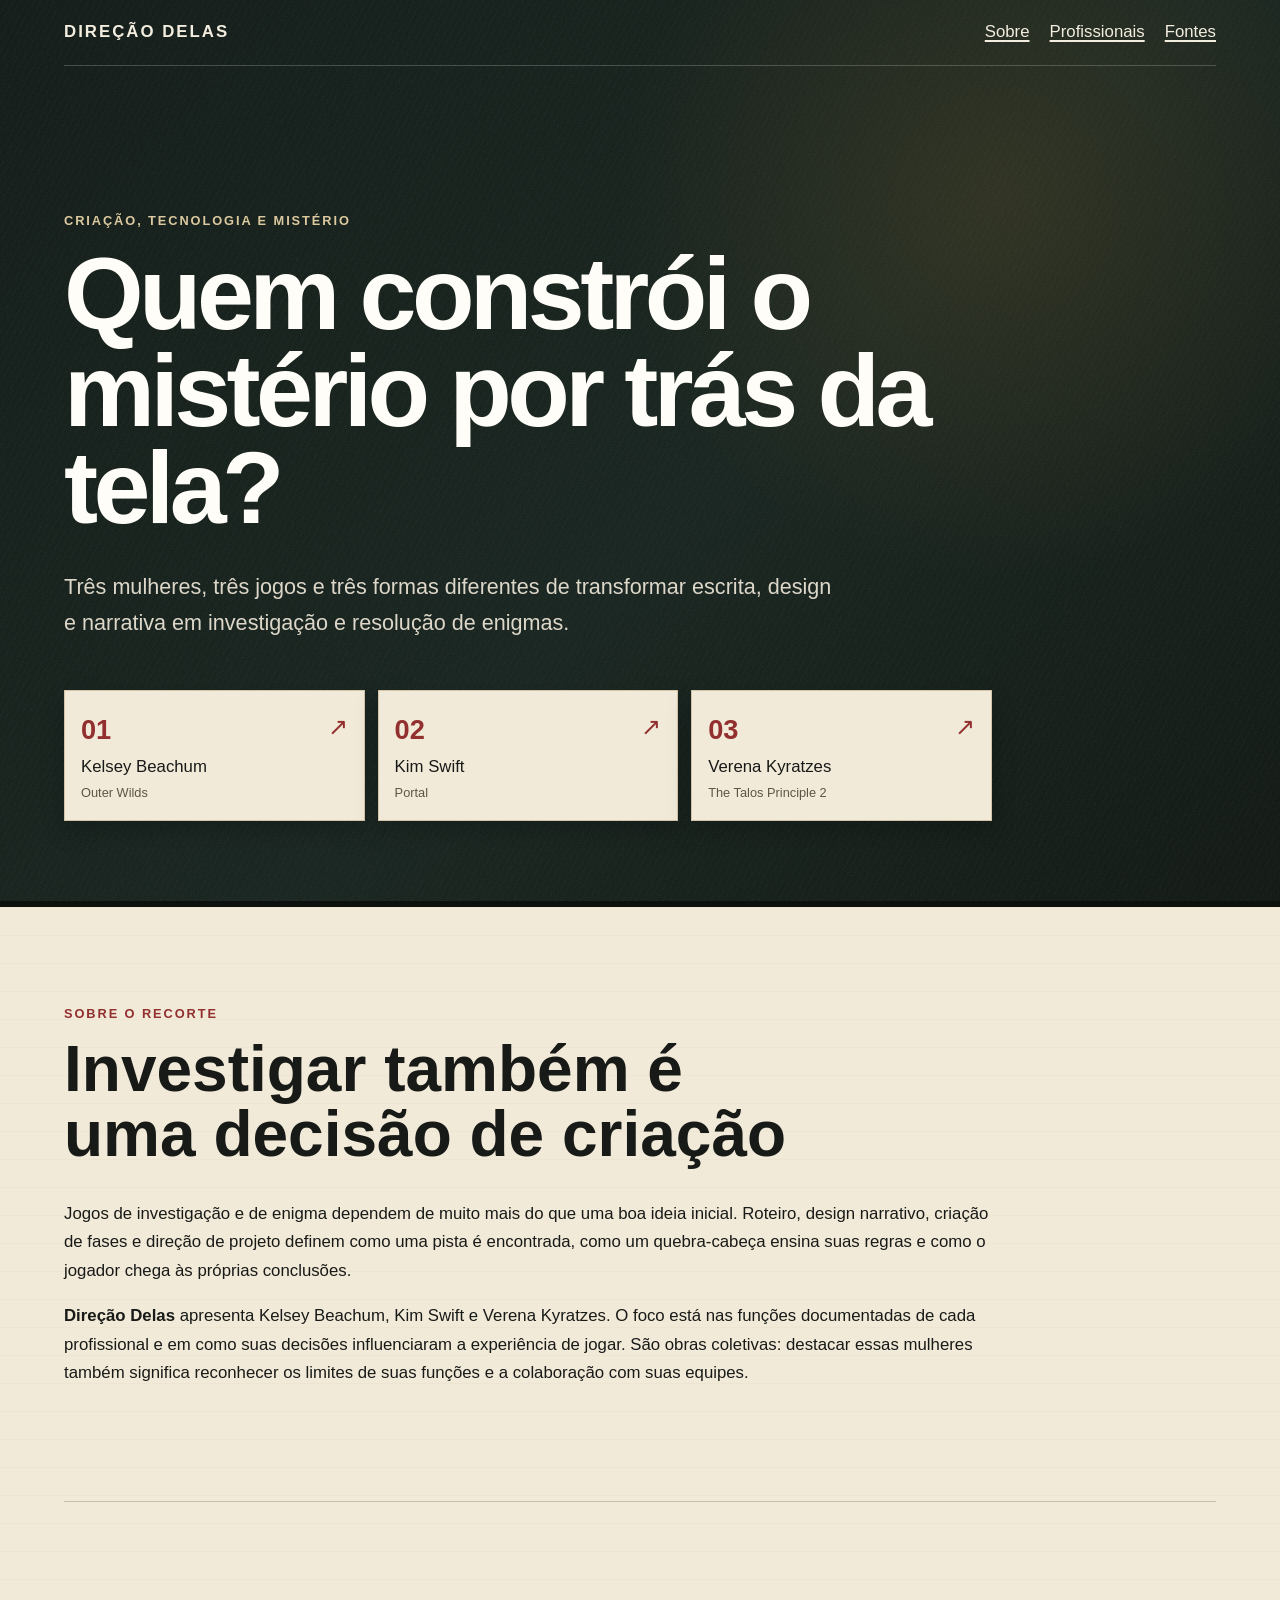
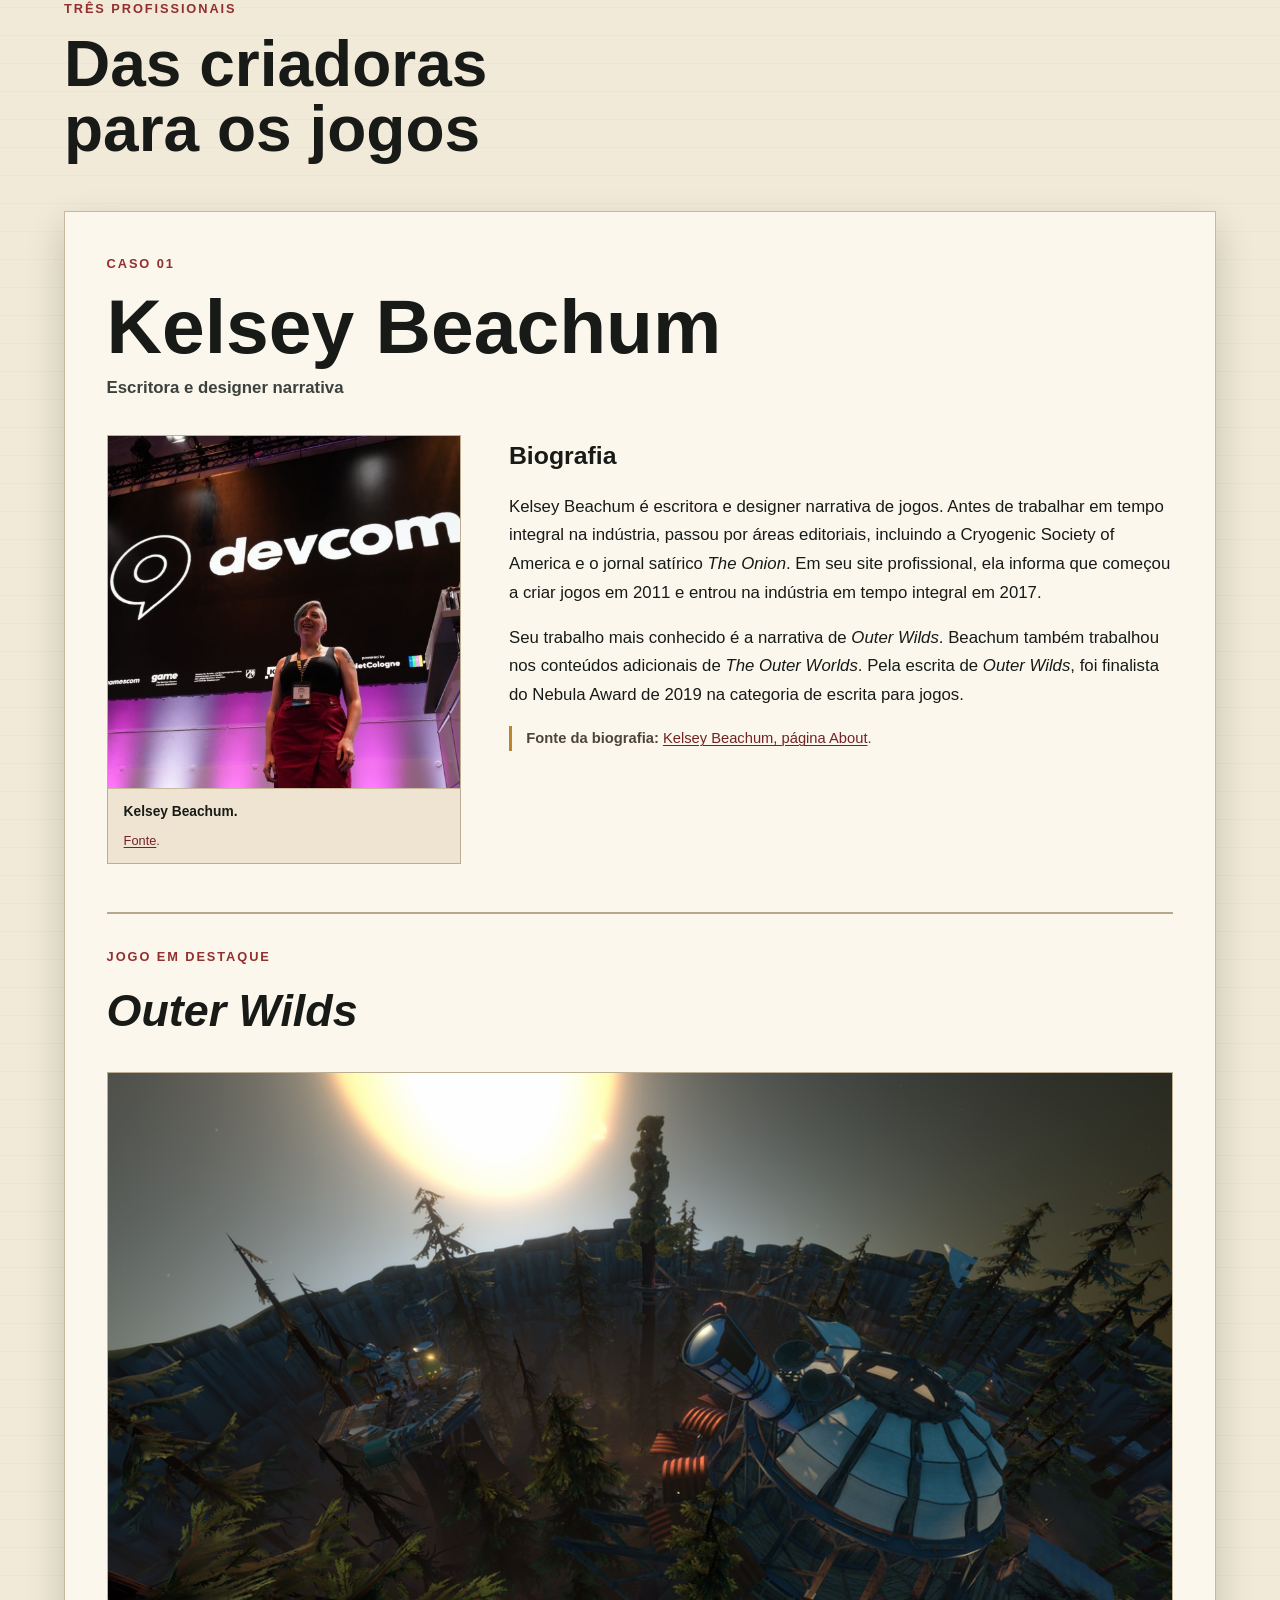
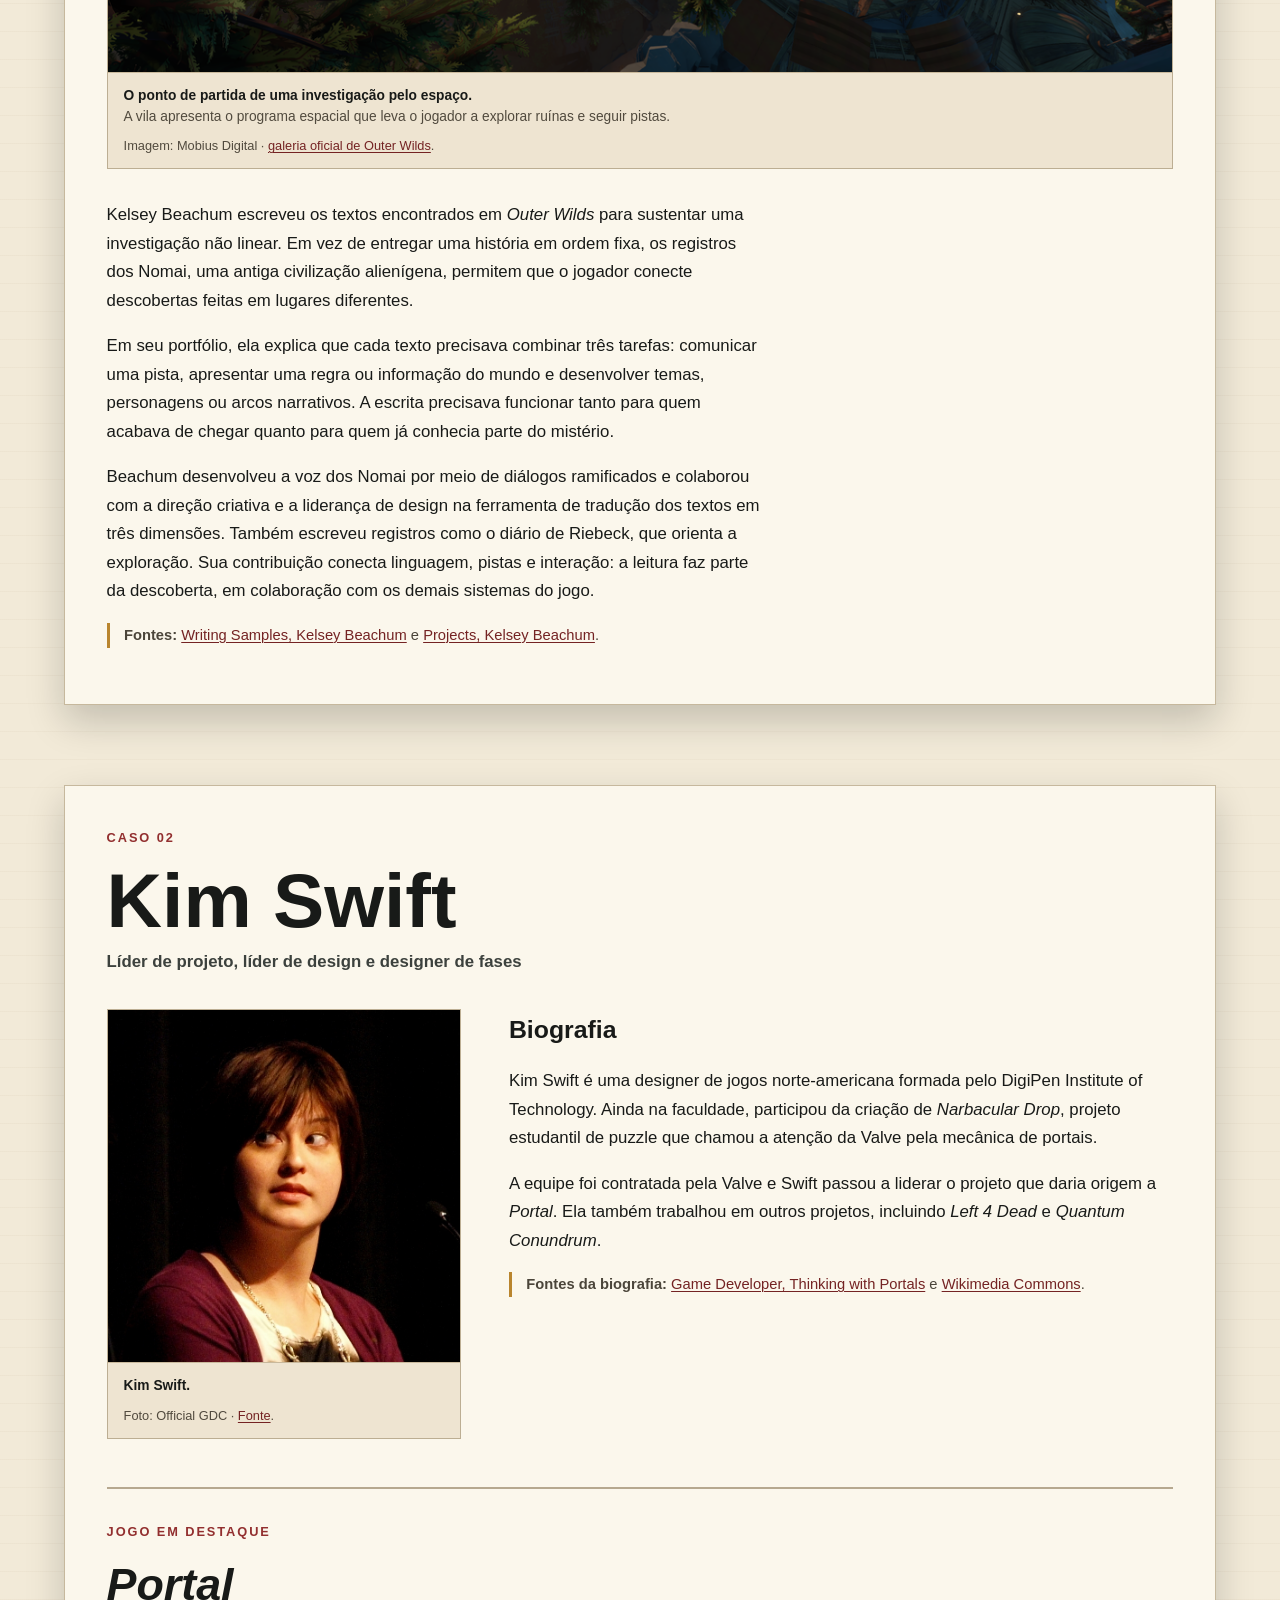
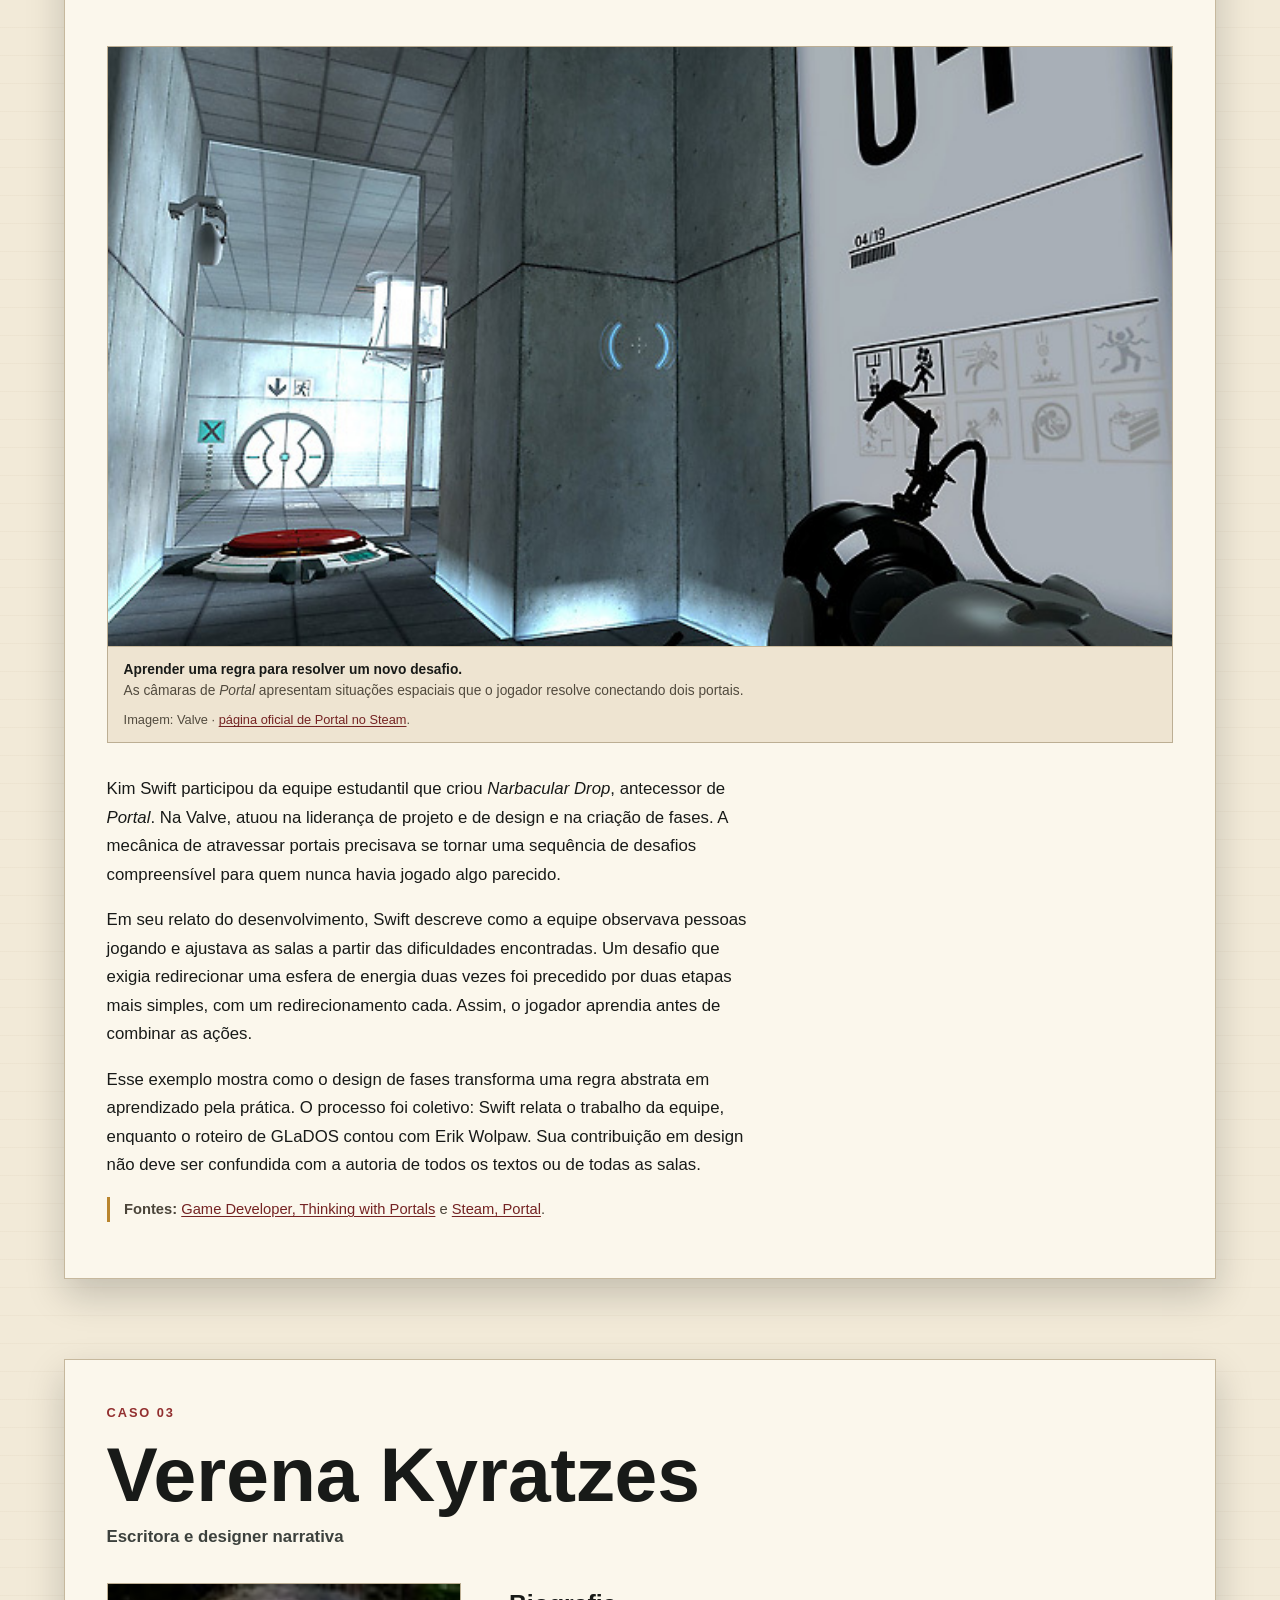
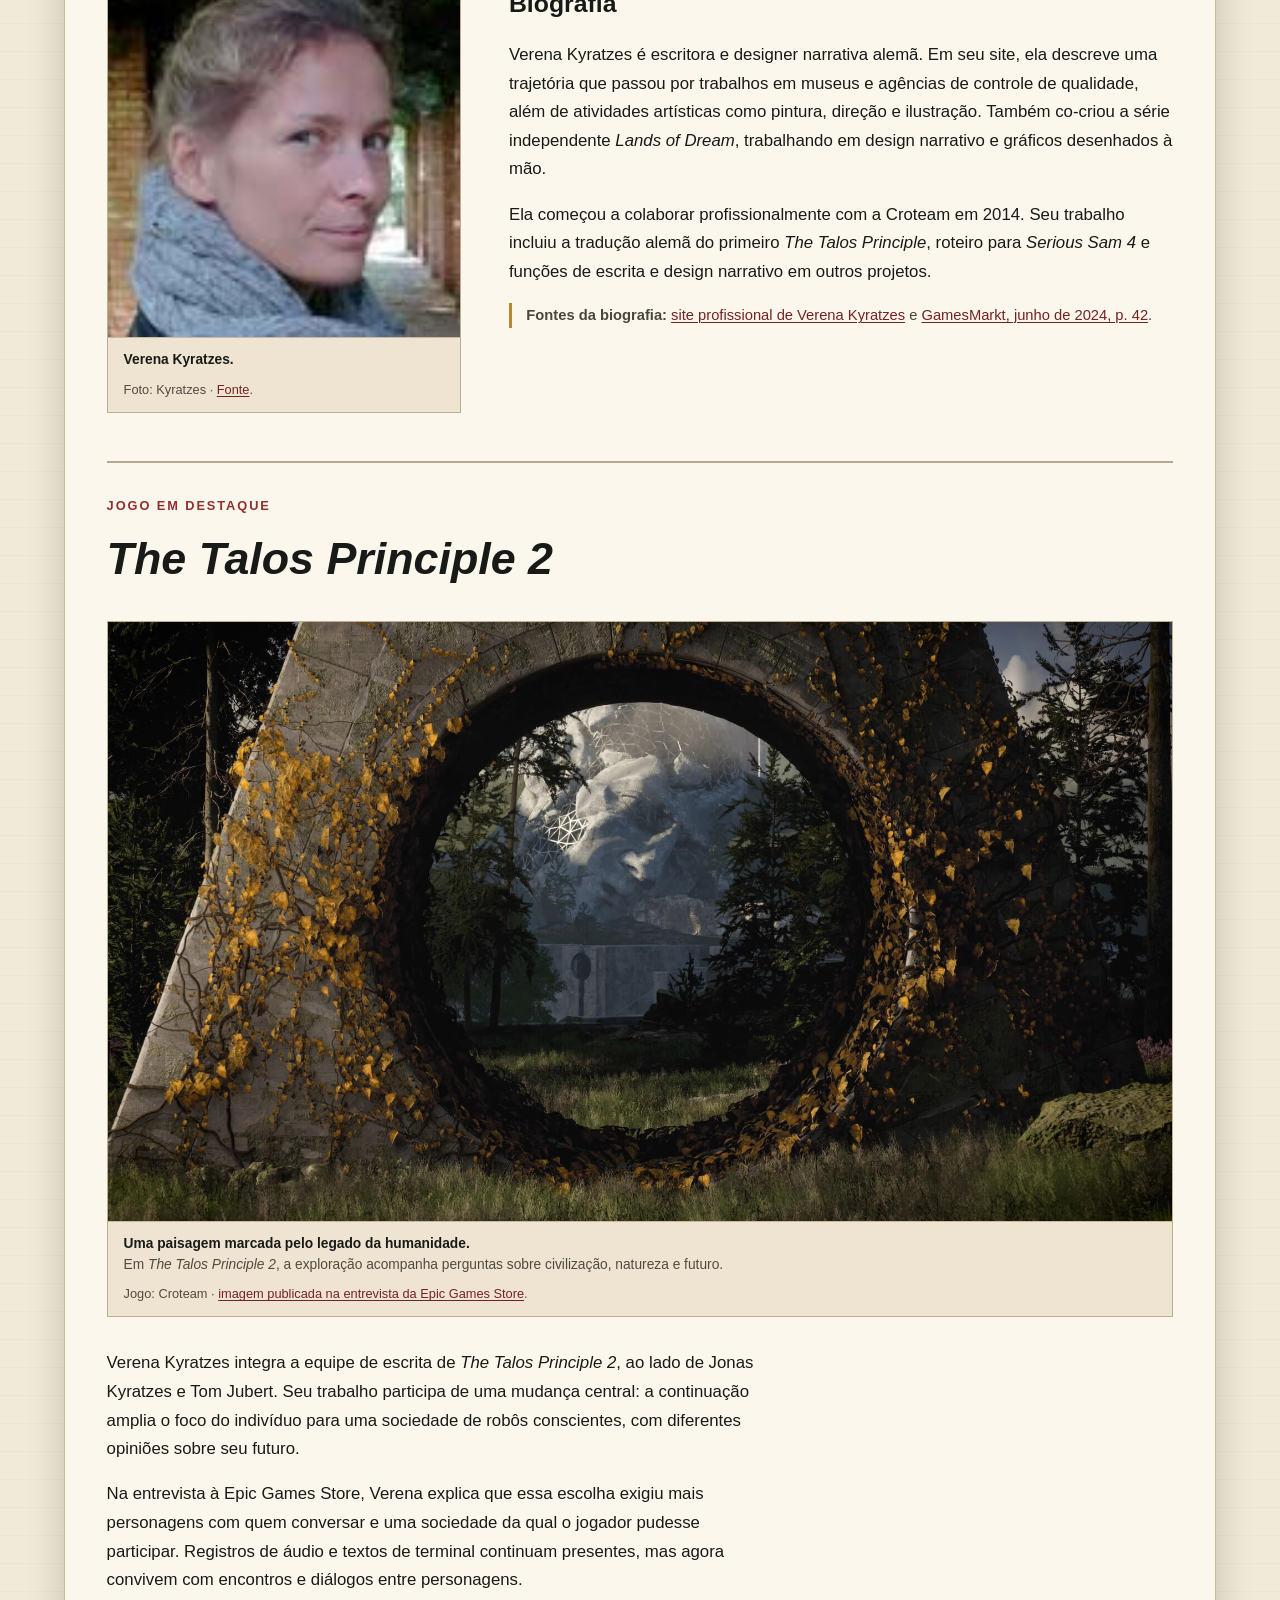
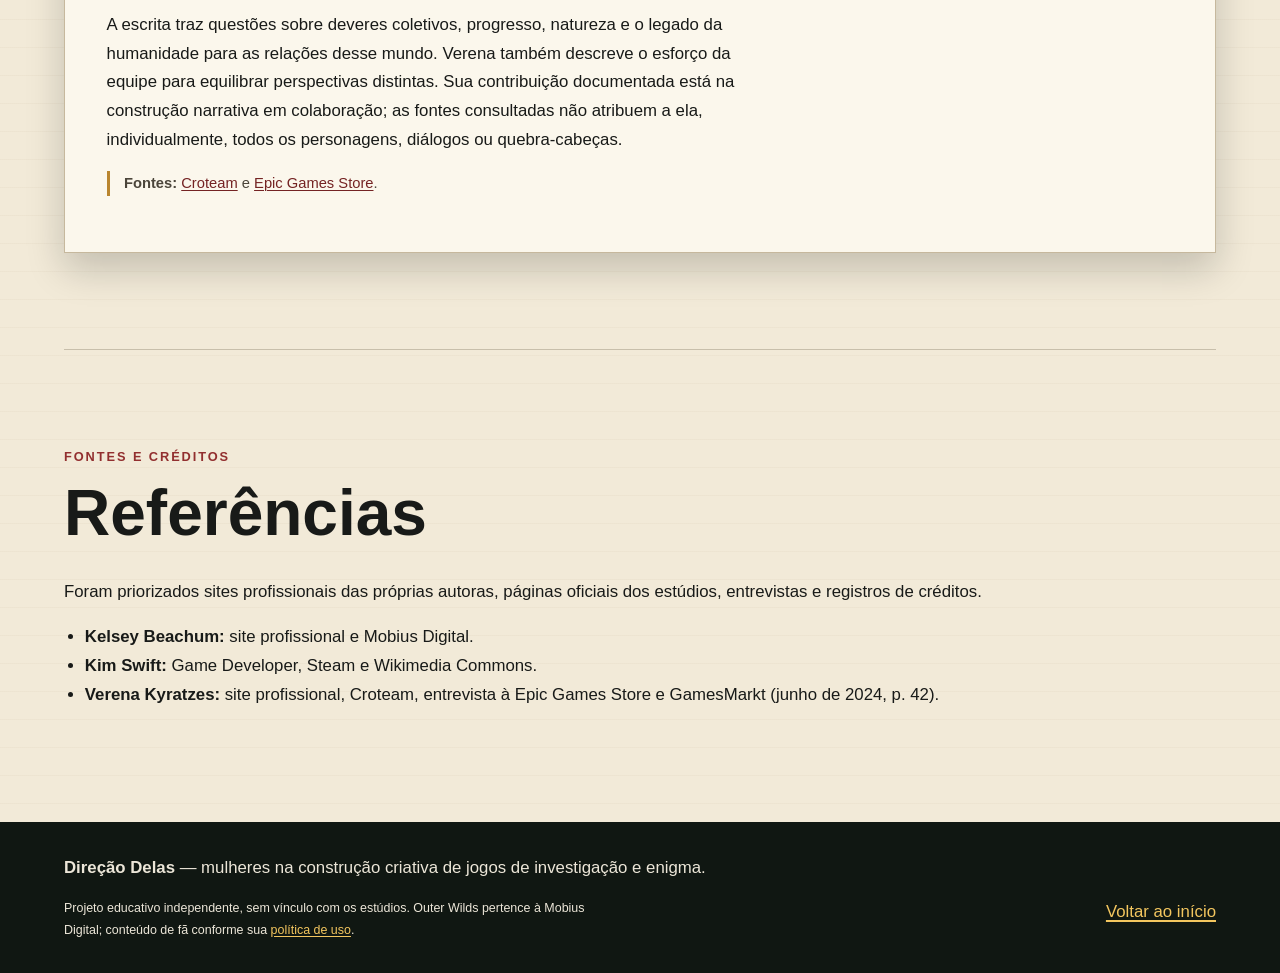
==== commit a1d9ce8c: "Padroniza retratos quadrados e simplifica títulos e legendas" ====
--- a/direcao-delas/index.html
+++ b/direcao-delas/index.html
@@ -54,7 +54,7 @@
         <section class="profile-grid">
           <figure class="portrait">
             <img src="images/kelsey-beachum.jpg" alt="Kelsey Beachum em pé no palco da devcom, sorrindo. Ela tem cabelo curto e assimétrico em tom acinzentado azulado, usa regata preta, calça vinho, botas pretas, crachá e colares, com tatuagens visíveis nos braços. Ao fundo há um grande painel preto com o logotipo branco da devcom e iluminação de palco em tons brancos e rosados." width="800" height="1000" loading="lazy" decoding="async">
-            <figcaption><strong>Kelsey Beachum na devcom.</strong> <span class="caption-credit">Retrato publicado no <a href="https://kelseybeachum.com/about">site profissional de Kelsey Beachum</a>.</span></figcaption>
+            <figcaption><strong>Kelsey Beachum.</strong> <span class="caption-credit"><a href="https://kelseybeachum.com/about">Fonte</a>.</span></figcaption>
           </figure>
 
           <section class="bio">
@@ -74,11 +74,8 @@
             <figcaption><strong>O ponto de partida de uma investigação pelo espaço.</strong> A vila apresenta o programa espacial que leva o jogador a explorar ruínas e seguir pistas. <span class="caption-credit">Imagem: Mobius Digital · <a href="https://www.mobiusdigitalgames.com/outer-wilds.html">galeria oficial de Outer Wilds</a>.</span>
             </figcaption>
           </figure>
-
-          <h5>Escrever pistas que também contam uma história</h5>
           <p>Kelsey Beachum escreveu os textos encontrados em <cite>Outer Wilds</cite> para sustentar uma investigação não linear. Em vez de entregar uma história em ordem fixa, os registros dos Nomai, uma antiga civilização alienígena, permitem que o jogador conecte descobertas feitas em lugares diferentes.</p>
           <p>Em seu portfólio, ela explica que cada texto precisava combinar três tarefas: comunicar uma pista, apresentar uma regra ou informação do mundo e desenvolver temas, personagens ou arcos narrativos. A escrita precisava funcionar tanto para quem acabava de chegar quanto para quem já conhecia parte do mistério.</p>
-          <h5>Uma narrativa que o jogador explora</h5>
           <p>Beachum desenvolveu a voz dos Nomai por meio de diálogos ramificados e colaborou com a direção criativa e a liderança de design na ferramenta de tradução dos textos em três dimensões. Também escreveu registros como o diário de Riebeck, que orienta a exploração. Sua contribuição conecta linguagem, pistas e interação: a leitura faz parte da descoberta, em colaboração com os demais sistemas do jogo.</p>
           <p class="source-note"><strong>Fontes:</strong> <a href="https://kelseybeachum.com/samples">Writing Samples, Kelsey Beachum</a> e <a href="https://kelseybeachum.com/projects">Projects, Kelsey Beachum</a>.</p>
         </section>
@@ -92,7 +89,7 @@
         <section class="profile-grid">
           <figure class="portrait">
             <img src="images/kim-swift.jpg" alt="Retrato de Kim Swift sentada em um painel da Game Developers Conference. Ela tem cabelo castanho-escuro curto com franja, expressão atenta e usa cardigan roxo sobre camiseta clara, além de colares metálicos. O fundo é preto e há um microfone visível ao lado do rosto." width="800" height="1000" loading="lazy" decoding="async">
-            <figcaption><strong>Kim Swift na Game Developers Conference, em 2010.</strong> <span class="caption-credit">Foto: Official GDC · <a href="https://commons.wikimedia.org/wiki/File:Kim_Swift_-_Game_Developers_Conference_2010_-_Panel_Day_4_(1).jpg">Wikimedia Commons e licença da fotografia</a>.</span></figcaption>
+            <figcaption><strong>Kim Swift.</strong> <span class="caption-credit">Foto: Official GDC · <a href="https://commons.wikimedia.org/wiki/File:Kim_Swift_-_Game_Developers_Conference_2010_-_Panel_Day_4_(1).jpg">Fonte</a>.</span></figcaption>
           </figure>
 
           <section class="bio">
@@ -111,10 +108,7 @@
             <img src="images/portal.jpg" alt="Cena em primeira pessoa de Portal dentro de uma câmara de testes branca e cinza. A arma de portais aparece no canto inferior direito, com uma mira azul no centro da tela. À esquerda há um corredor com um grande botão vermelho no chão e uma câmera de vigilância na parede; à direita, um painel identifica a câmara como “04” e exibe vários pictogramas de teste." width="1280" height="720" loading="lazy" decoding="async">
             <figcaption><strong>Aprender uma regra para resolver um novo desafio.</strong> As câmaras de <cite>Portal</cite> apresentam situações espaciais que o jogador resolve conectando dois portais. <span class="caption-credit">Imagem: Valve · <a href="https://store.steampowered.com/app/400/">página oficial de Portal no Steam</a>.</span></figcaption>
           </figure>
-
-          <h5>Do protótipo ao desenho das salas</h5>
           <p>Kim Swift participou da equipe estudantil que criou <cite>Narbacular Drop</cite>, antecessor de <cite>Portal</cite>. Na Valve, atuou na liderança de projeto e de design e na criação de fases. A mecânica de atravessar portais precisava se tornar uma sequência de desafios compreensível para quem nunca havia jogado algo parecido.</p>
-          <h5>Observar, testar e refazer</h5>
           <p>Em seu relato do desenvolvimento, Swift descreve como a equipe observava pessoas jogando e ajustava as salas a partir das dificuldades encontradas. Um desafio que exigia redirecionar uma esfera de energia duas vezes foi precedido por duas etapas mais simples, com um redirecionamento cada. Assim, o jogador aprendia antes de combinar as ações.</p>
           <p>Esse exemplo mostra como o design de fases transforma uma regra abstrata em aprendizado pela prática. O processo foi coletivo: Swift relata o trabalho da equipe, enquanto o roteiro de GLaDOS contou com Erik Wolpaw. Sua contribuição em design não deve ser confundida com a autoria de todos os textos ou de todas as salas.</p>
           <p class="source-note"><strong>Fontes:</strong> <a href="https://www.gamedeveloper.com/design/thinking-with-portals-creating-valve-s-new-ip">Game Developer, Thinking with Portals</a> e <a href="https://store.steampowered.com/app/400/">Steam, Portal</a>.</p>
@@ -126,10 +120,10 @@
         <h3>Verena Kyratzes</h3>
         <p class="role">Escritora e designer narrativa</p>
 
-        <section class="profile-grid profile-grid--archive">
-          <figure class="portrait portrait--archive">
+        <section class="profile-grid">
+          <figure class="portrait">
             <img src="images/verena-kyratzes.jpg" alt="Verena Kyratzes, com cabelo curto e cachecol cinza, olhando para a câmera." width="133" height="133" loading="lazy" decoding="async">
-            <figcaption><strong>Verena Kyratzes.</strong> Retrato identificado pela revista como designer narrativa da Croteam. <span class="caption-credit">Crédito publicado: Kyratzes · <a href="https://www.gamesmarket.global/content/files/2026/03/GamesMarkt_Plus24_06_Working_in_Games.pdf#page=42">GamesMarkt, junho de 2024, p. 42</a>.</span></figcaption>
+            <figcaption><strong>Verena Kyratzes.</strong> <span class="caption-credit">Foto: Kyratzes · <a href="https://www.gamesmarket.global/content/files/2026/03/GamesMarkt_Plus24_06_Working_in_Games.pdf#page=42">Fonte</a>.</span></figcaption>
           </figure>
           <section class="bio">
           <h4>Biografia</h4>
@@ -148,11 +142,8 @@
             <img src="images/talos-principle-2.jpg" alt="Paisagem de The Talos Principle 2 vista através de um grande arco de pedra envelhecida coberto por trepadeiras e folhas amarelas. No centro há uma floresta de coníferas e, ao fundo, uma enorme escultura de um rosto humano de pedra parcialmente coberta por estruturas geométricas brancas. O primeiro plano tem grama, terra e uma rocha com musgo, com luz solar atravessando partes da vegetação." width="1280" height="720" loading="lazy" decoding="async">
             <figcaption><strong>Uma paisagem marcada pelo legado da humanidade.</strong> Em <cite>The Talos Principle 2</cite>, a exploração acompanha perguntas sobre civilização, natureza e futuro. <span class="caption-credit">Jogo: Croteam · <a href="https://store.epicgames.com/news/the-talos-principle-2-finding-humanity-in-an-age-of-robots?lang=pt-BR">imagem publicada na entrevista da Epic Games Store</a>.</span></figcaption>
           </figure>
-
-          <h5>Dar voz a uma sociedade inteira</h5>
           <p>Verena Kyratzes integra a equipe de escrita de <cite>The Talos Principle 2</cite>, ao lado de Jonas Kyratzes e Tom Jubert. Seu trabalho participa de uma mudança central: a continuação amplia o foco do indivíduo para uma sociedade de robôs conscientes, com diferentes opiniões sobre seu futuro.</p>
           <p>Na entrevista à Epic Games Store, Verena explica que essa escolha exigiu mais personagens com quem conversar e uma sociedade da qual o jogador pudesse participar. Registros de áudio e textos de terminal continuam presentes, mas agora convivem com encontros e diálogos entre personagens.</p>
-          <h5>Transformar filosofia em convivência</h5>
           <p>A escrita traz questões sobre deveres coletivos, progresso, natureza e o legado da humanidade para as relações desse mundo. Verena também descreve o esforço da equipe para equilibrar perspectivas distintas. Sua contribuição documentada está na construção narrativa em colaboração; as fontes consultadas não atribuem a ela, individualmente, todos os personagens, diálogos ou quebra-cabeças.</p>
           <p class="source-note"><strong>Fontes:</strong> <a href="https://www.croteam.com/the-talos-principle-2/">Croteam</a> e <a href="https://store.epicgames.com/news/the-talos-principle-2-finding-humanity-in-an-age-of-robots?lang=pt-BR">Epic Games Store</a>.</p>
         </section>
@@ -161,7 +152,7 @@
 
     <section class="sources" id="fontes">
       <p class="section-code">FONTES E CRÉDITOS</p>
-      <h2>Como a pesquisa foi montada</h2>
+      <h2>Referências</h2>
       <p>Foram priorizados sites profissionais das próprias autoras, páginas oficiais dos estúdios, entrevistas e registros de créditos.</p>
       <ul>
         <li><strong>Kelsey Beachum:</strong> site profissional e Mobius Digital.</li>
--- a/direcao-delas/styles.css
+++ b/direcao-delas/styles.css
@@ -302,7 +302,7 @@
 
 .portrait img {
   width: 100%;
-  aspect-ratio: 4 / 5;
+  aspect-ratio: 1 / 1;
   object-fit: cover;
   object-position: center top;
 }
@@ -458,17 +458,9 @@
 /* Legendas separam o contexto da imagem dos créditos da fonte. */
 figcaption strong { display: block; color: var(--ink); }
 .caption-credit { display: block; margin-top: 0.55rem; font-size: 0.8rem; }
-.game-block h5 { margin: 1.6rem 0 0.6rem; font-size: 1.15rem; line-height: 1.4; }
 .game-block > p { max-width: 70ch; }
-.profile-grid--archive { grid-template-columns: 13rem minmax(0, 1fr); }
-.portrait--archive { background: #eee4d1; }
-.portrait--archive img { width: 133px; height: 133px; margin: 1.3rem auto; aspect-ratio: 1; object-fit: contain; }
 .site-footer { flex-wrap: wrap; }
 .fan-note { max-width: 34rem; font-size: 0.78rem; }
-@media (max-width: 760px) {
-  .profile-grid--archive { grid-template-columns: 1fr; }
-  .portrait--archive { max-width: 20rem; }
-}
 @media (prefers-reduced-motion: reduce) {
   .case-index a:hover, .case-index a:focus-visible, .case-index a:active,
   .case-index a:hover::after, .case-index a:focus-visible::after { transform: none; }
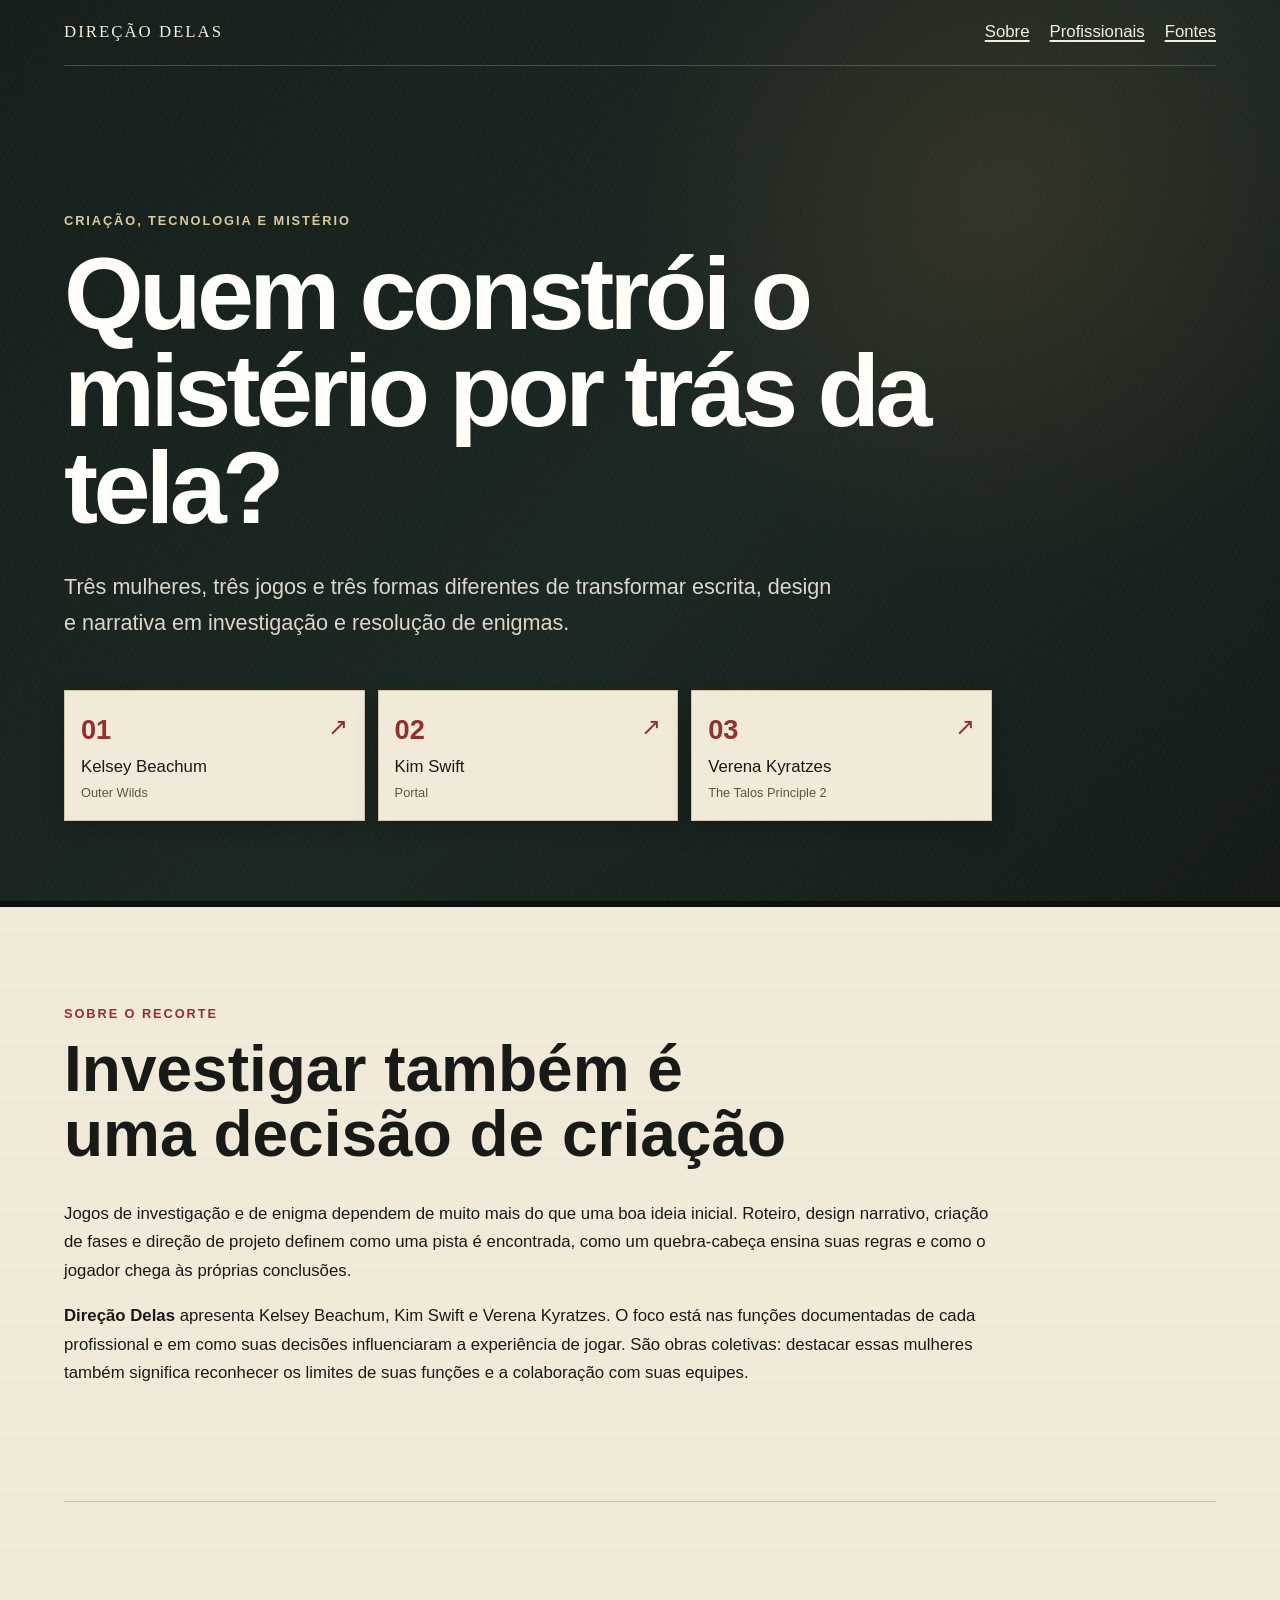
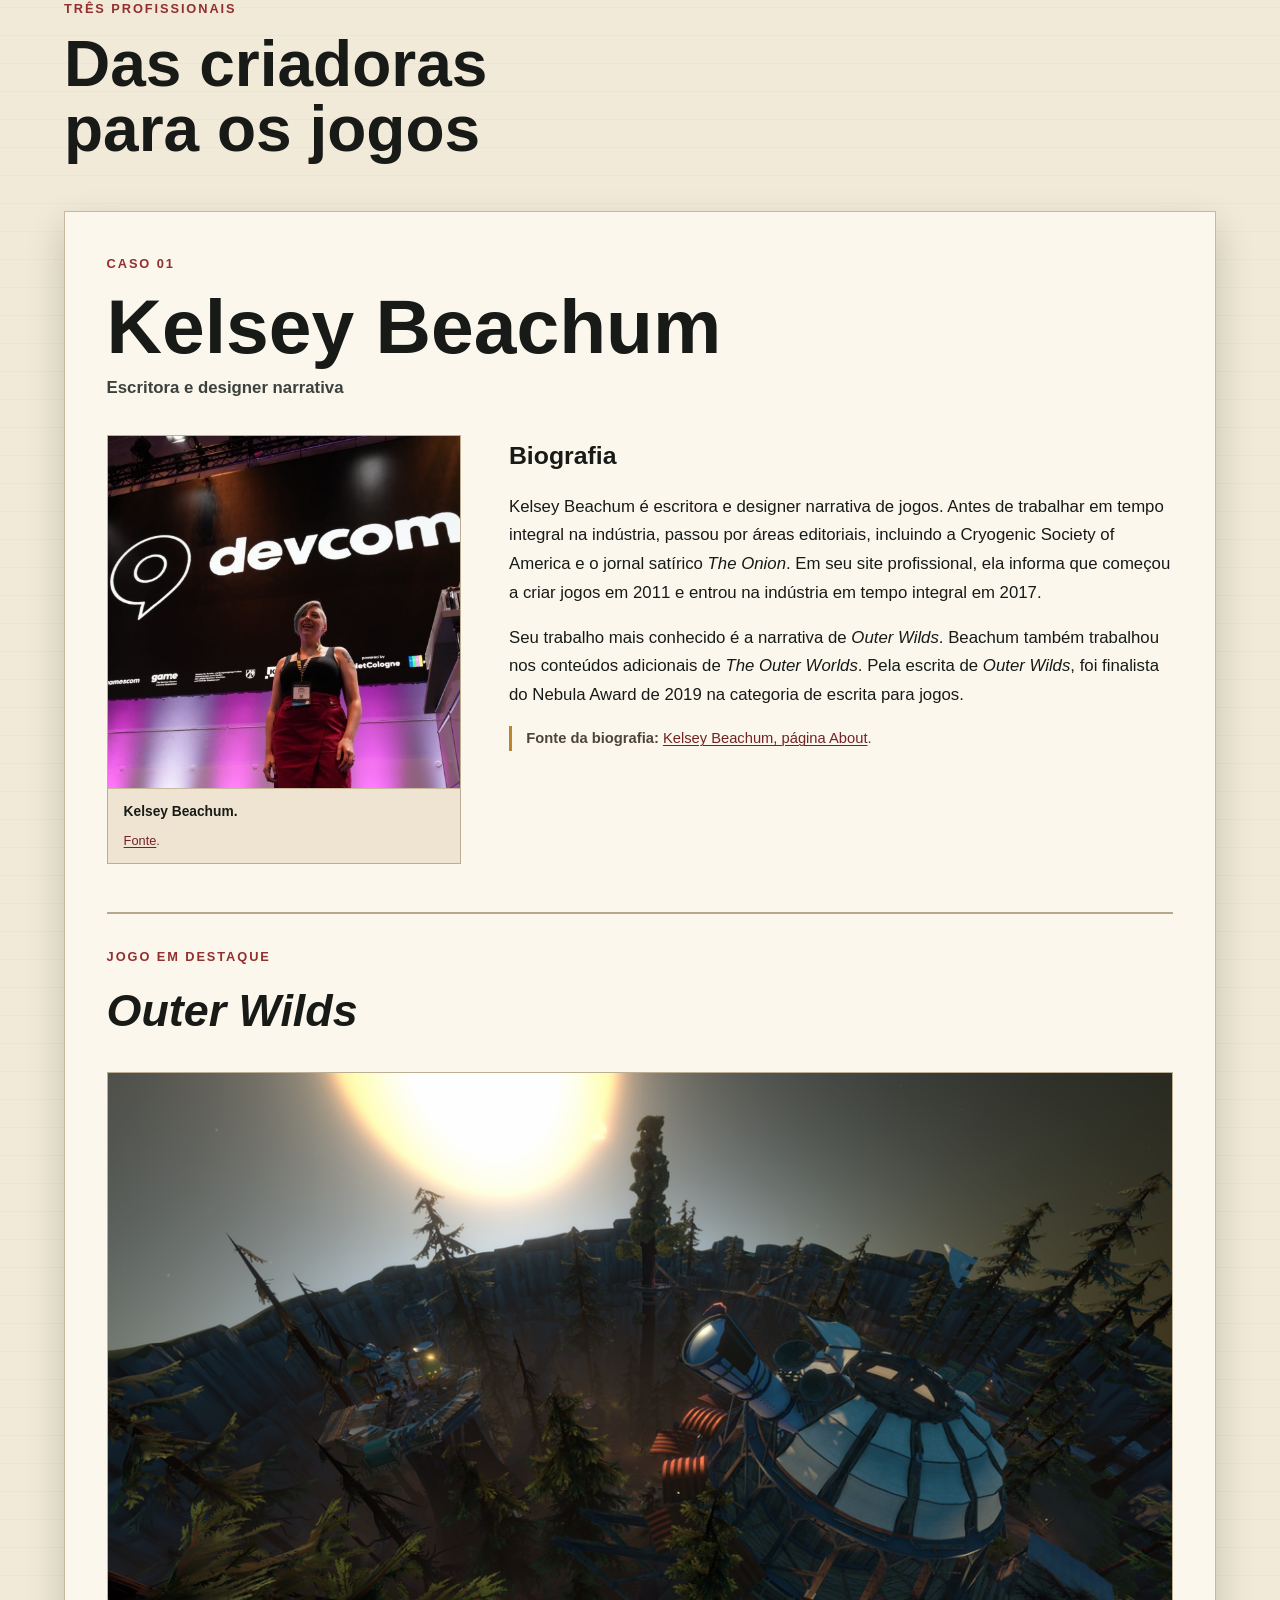
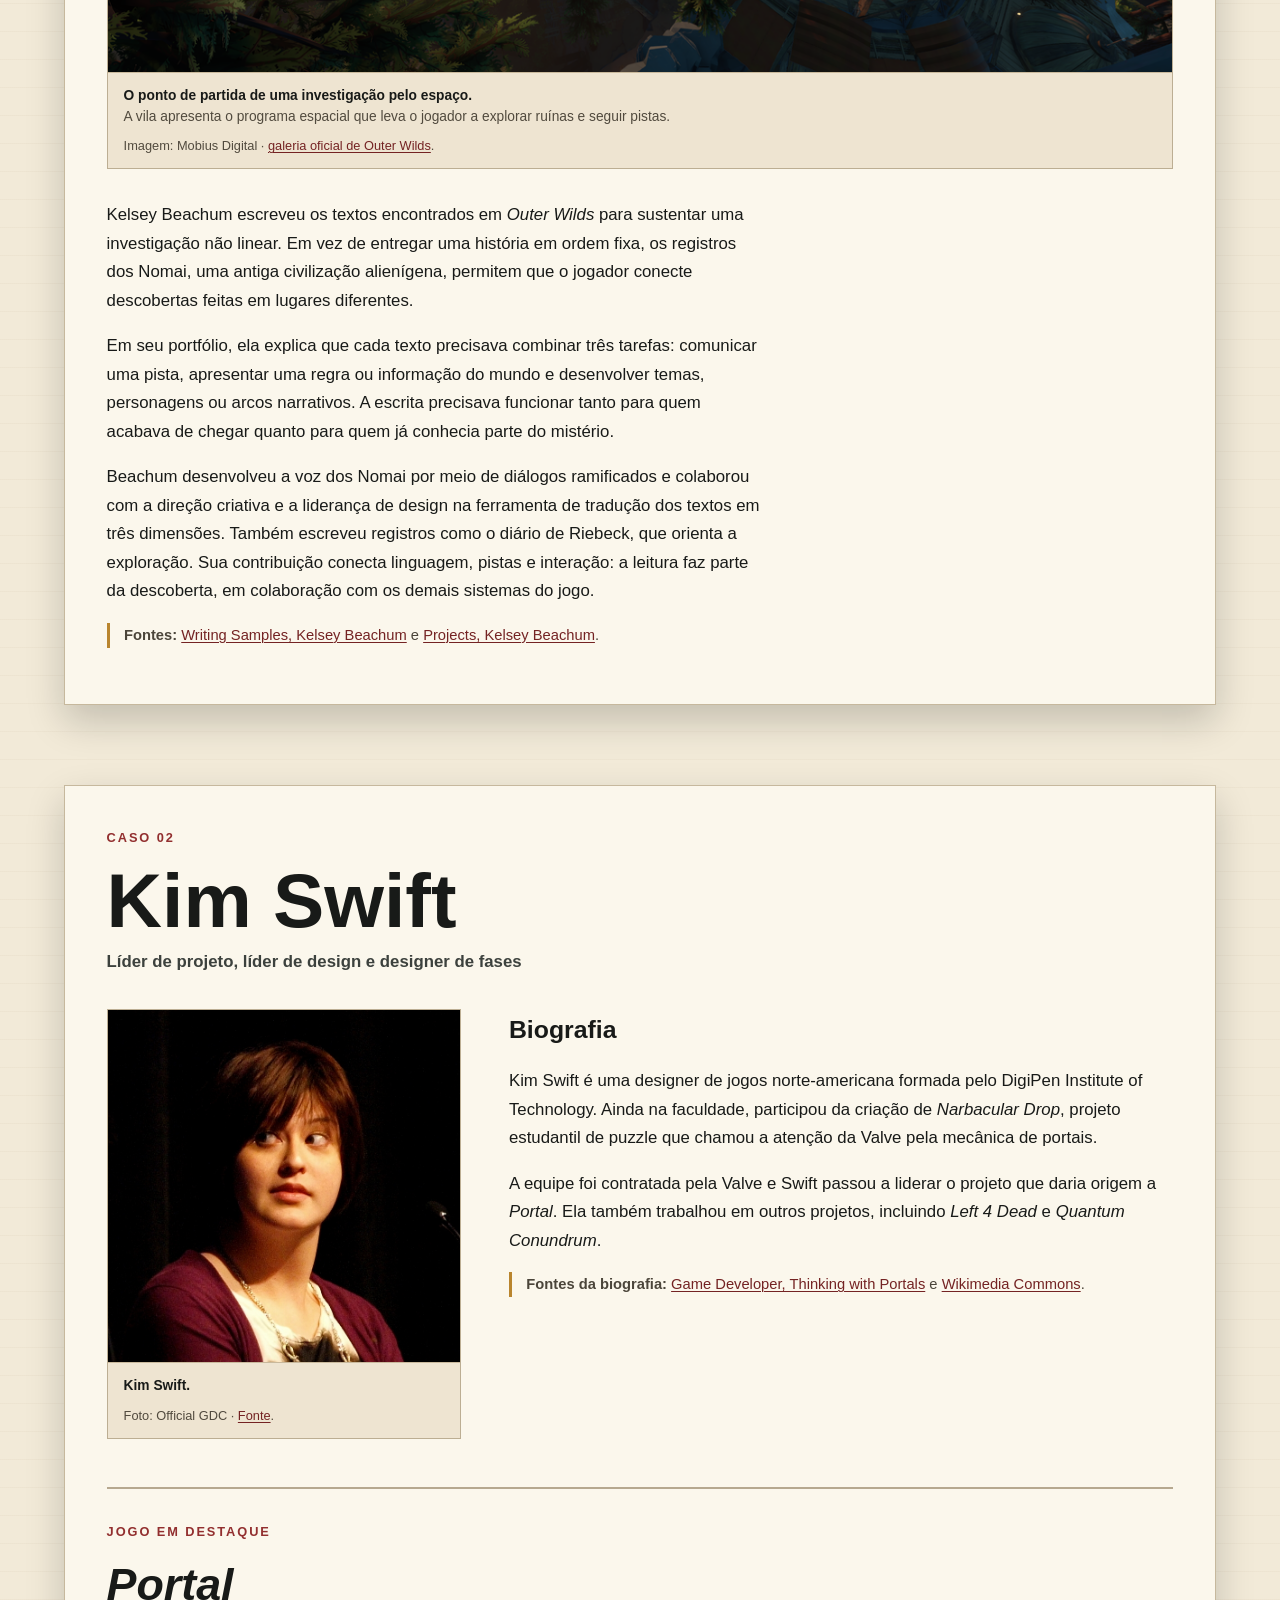
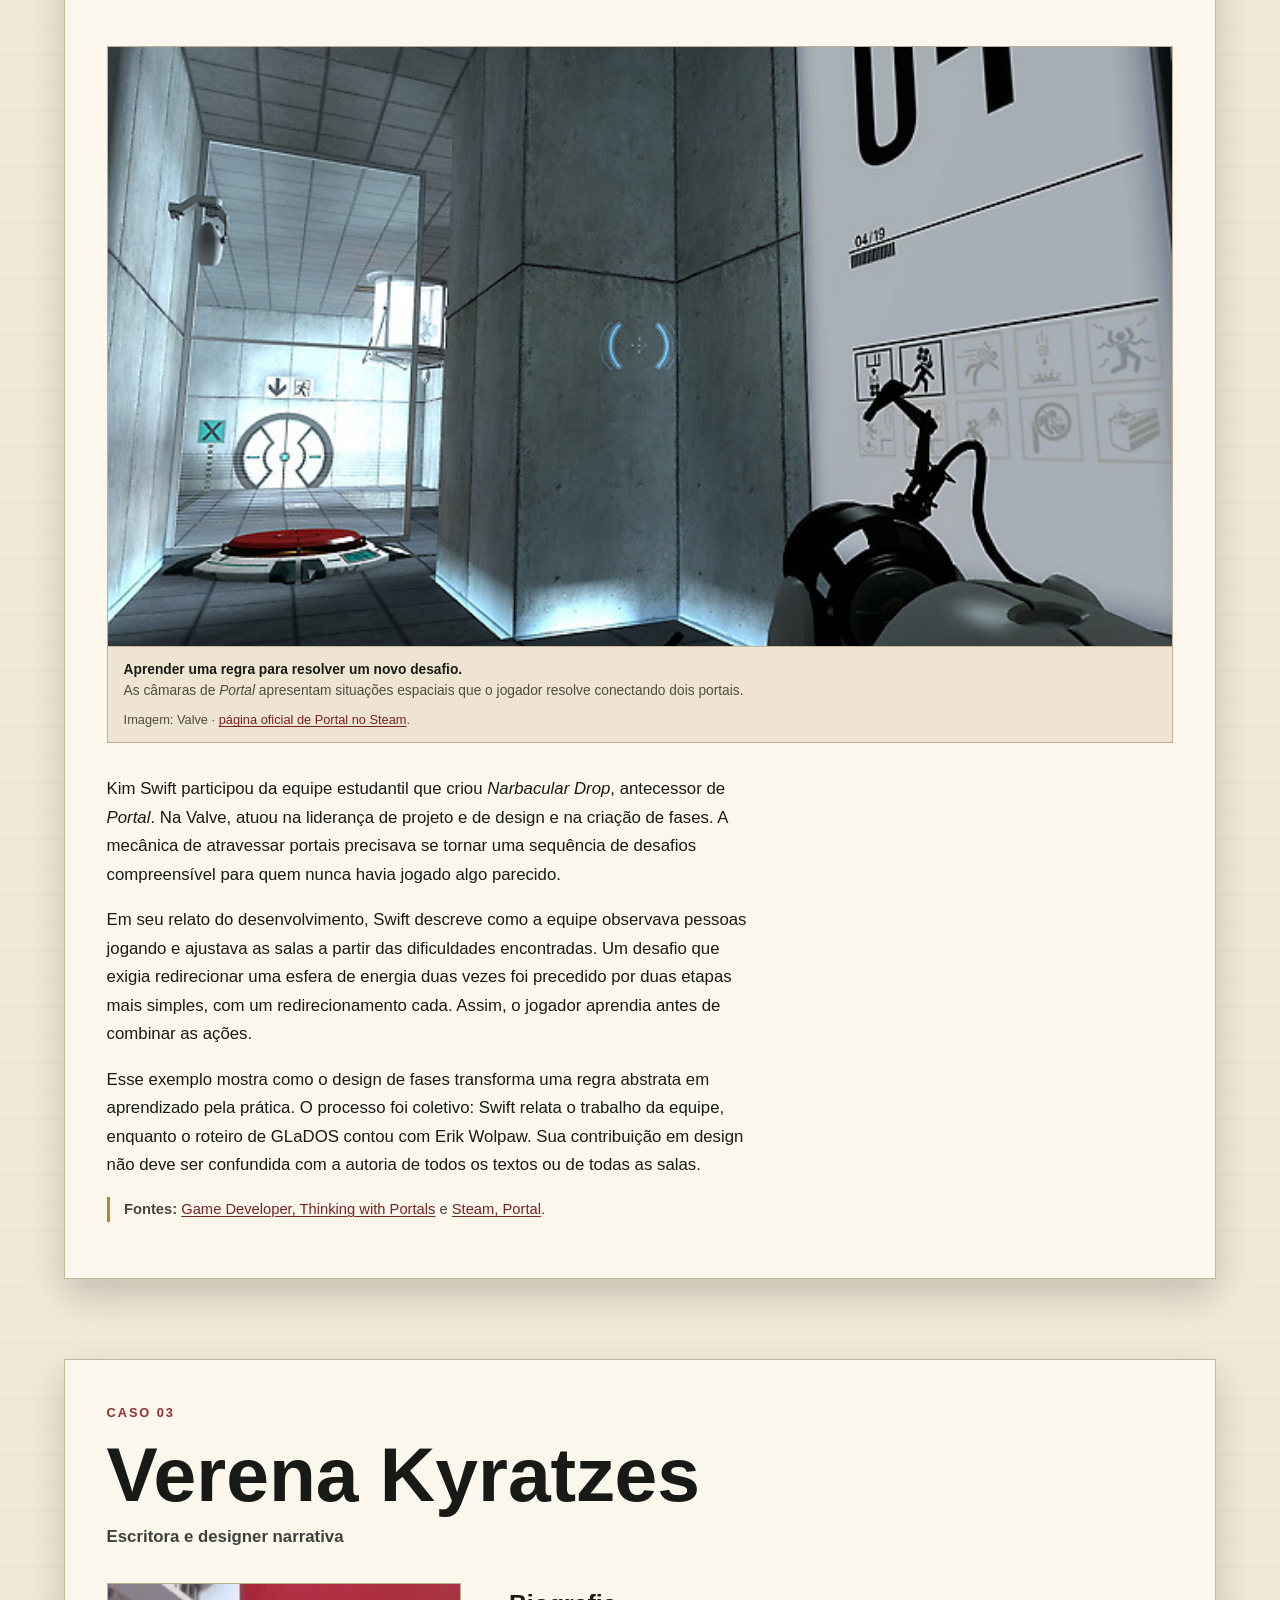
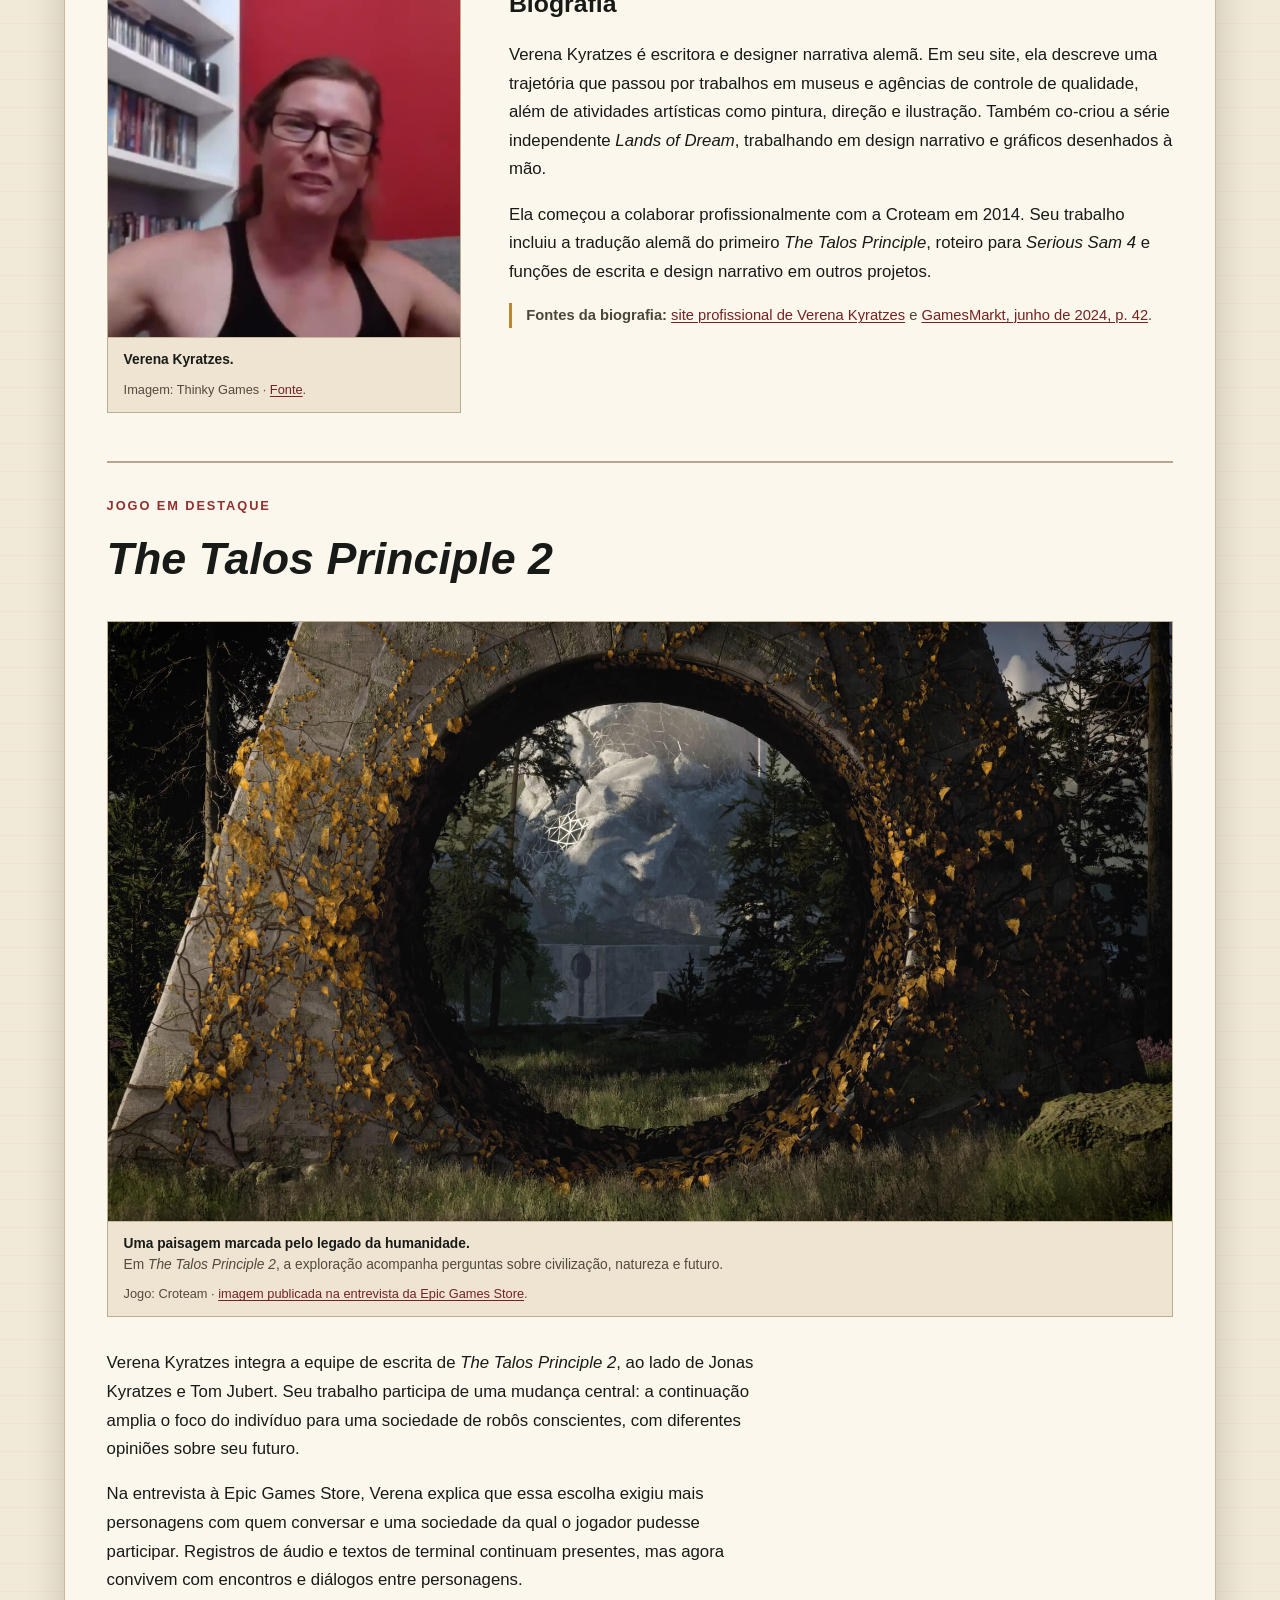
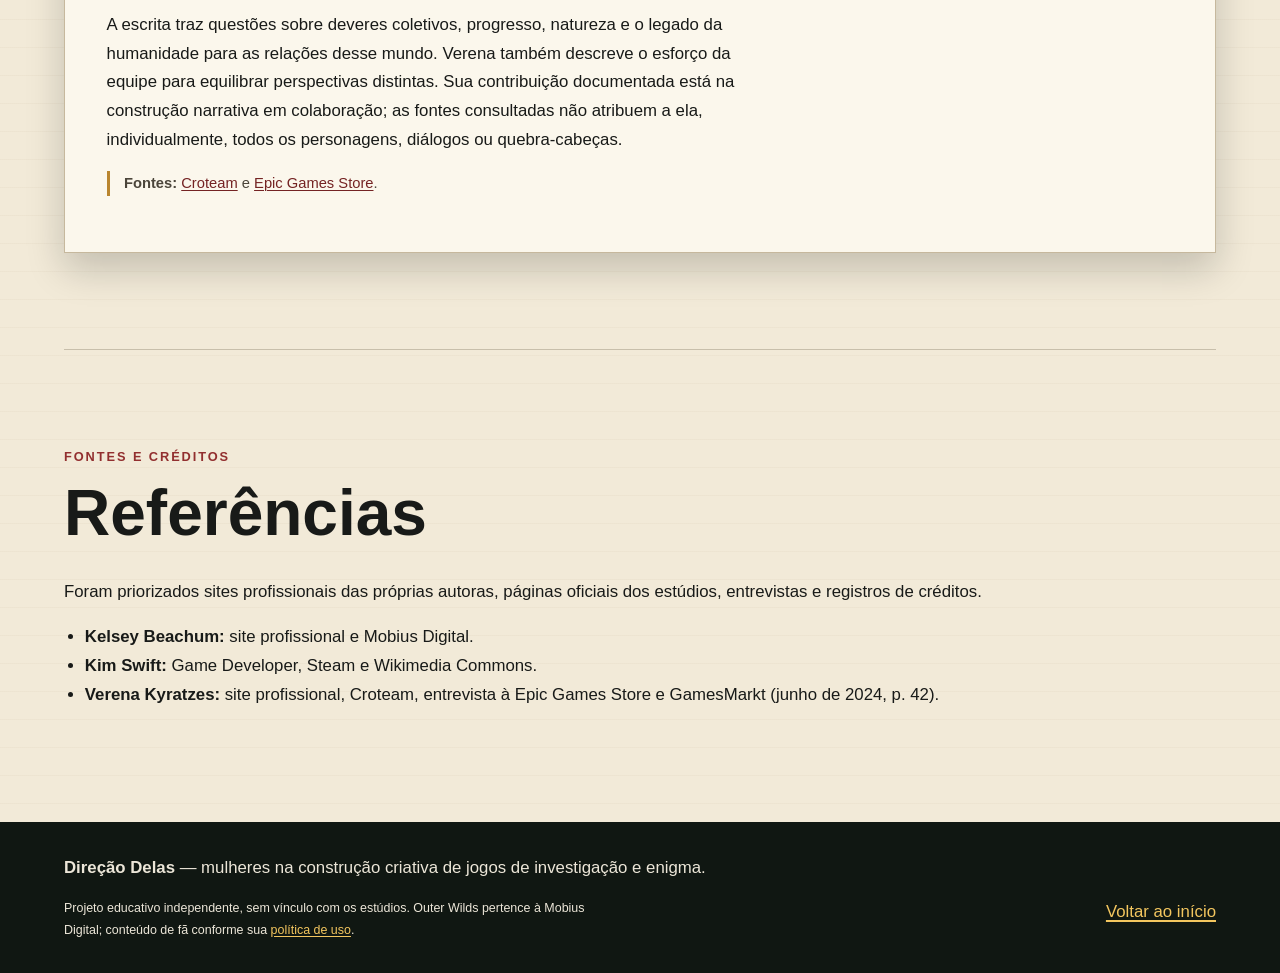
==== commit d6272eee: "Substitui retrato de Verena e ajusta marca para serifada sem negrito" ====
--- a/direcao-delas/index.html
+++ b/direcao-delas/index.html
@@ -122,8 +122,8 @@
 
         <section class="profile-grid">
           <figure class="portrait">
-            <img src="images/verena-kyratzes.jpg" alt="Verena Kyratzes, com cabelo curto e cachecol cinza, olhando para a câmera." width="133" height="133" loading="lazy" decoding="async">
-            <figcaption><strong>Verena Kyratzes.</strong> <span class="caption-credit">Foto: Kyratzes · <a href="https://www.gamesmarket.global/content/files/2026/03/GamesMarkt_Plus24_06_Working_in_Games.pdf#page=42">Fonte</a>.</span></figcaption>
+            <img src="images/verena-kyratzes-interview.jpg" alt="Verena Kyratzes de óculos, durante uma entrevista em vídeo, diante de uma estante e uma parede vermelha." width="1280" height="720" loading="lazy" decoding="async">
+            <figcaption><strong>Verena Kyratzes.</strong> <span class="caption-credit">Imagem: Thinky Games · <a href="https://www.youtube.com/watch?v=B3yoVxhld4Q&amp;t=990s">Fonte</a>.</span></figcaption>
           </figure>
           <section class="bio">
           <h4>Biografia</h4>
--- a/direcao-delas/styles.css
+++ b/direcao-delas/styles.css
@@ -94,8 +94,8 @@
 
 .brand {
   color: var(--white);
-  font-family: Arial, Helvetica, sans-serif;
-  font-weight: 800;
+  font-family: Georgia, "Times New Roman", serif;
+  font-weight: 400;
   letter-spacing: 0.12em;
   text-decoration: none;
   text-transform: uppercase;
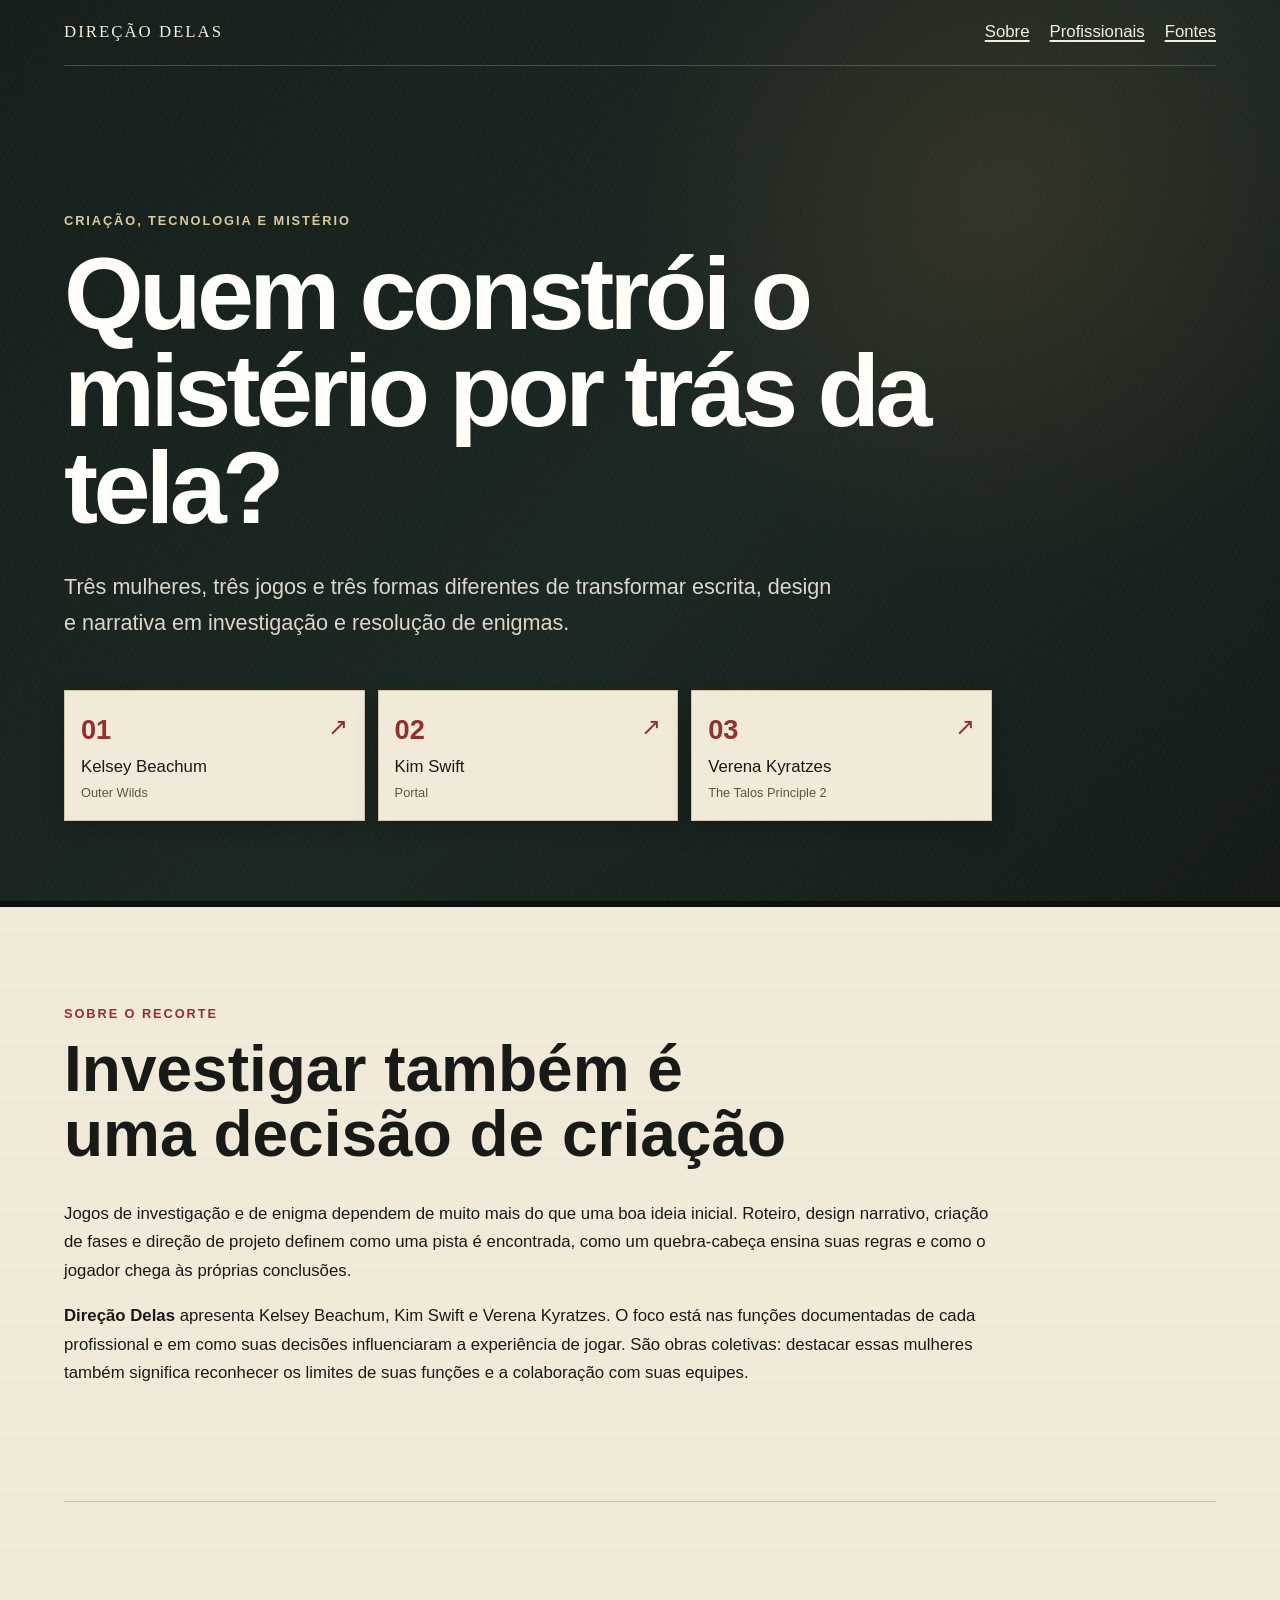
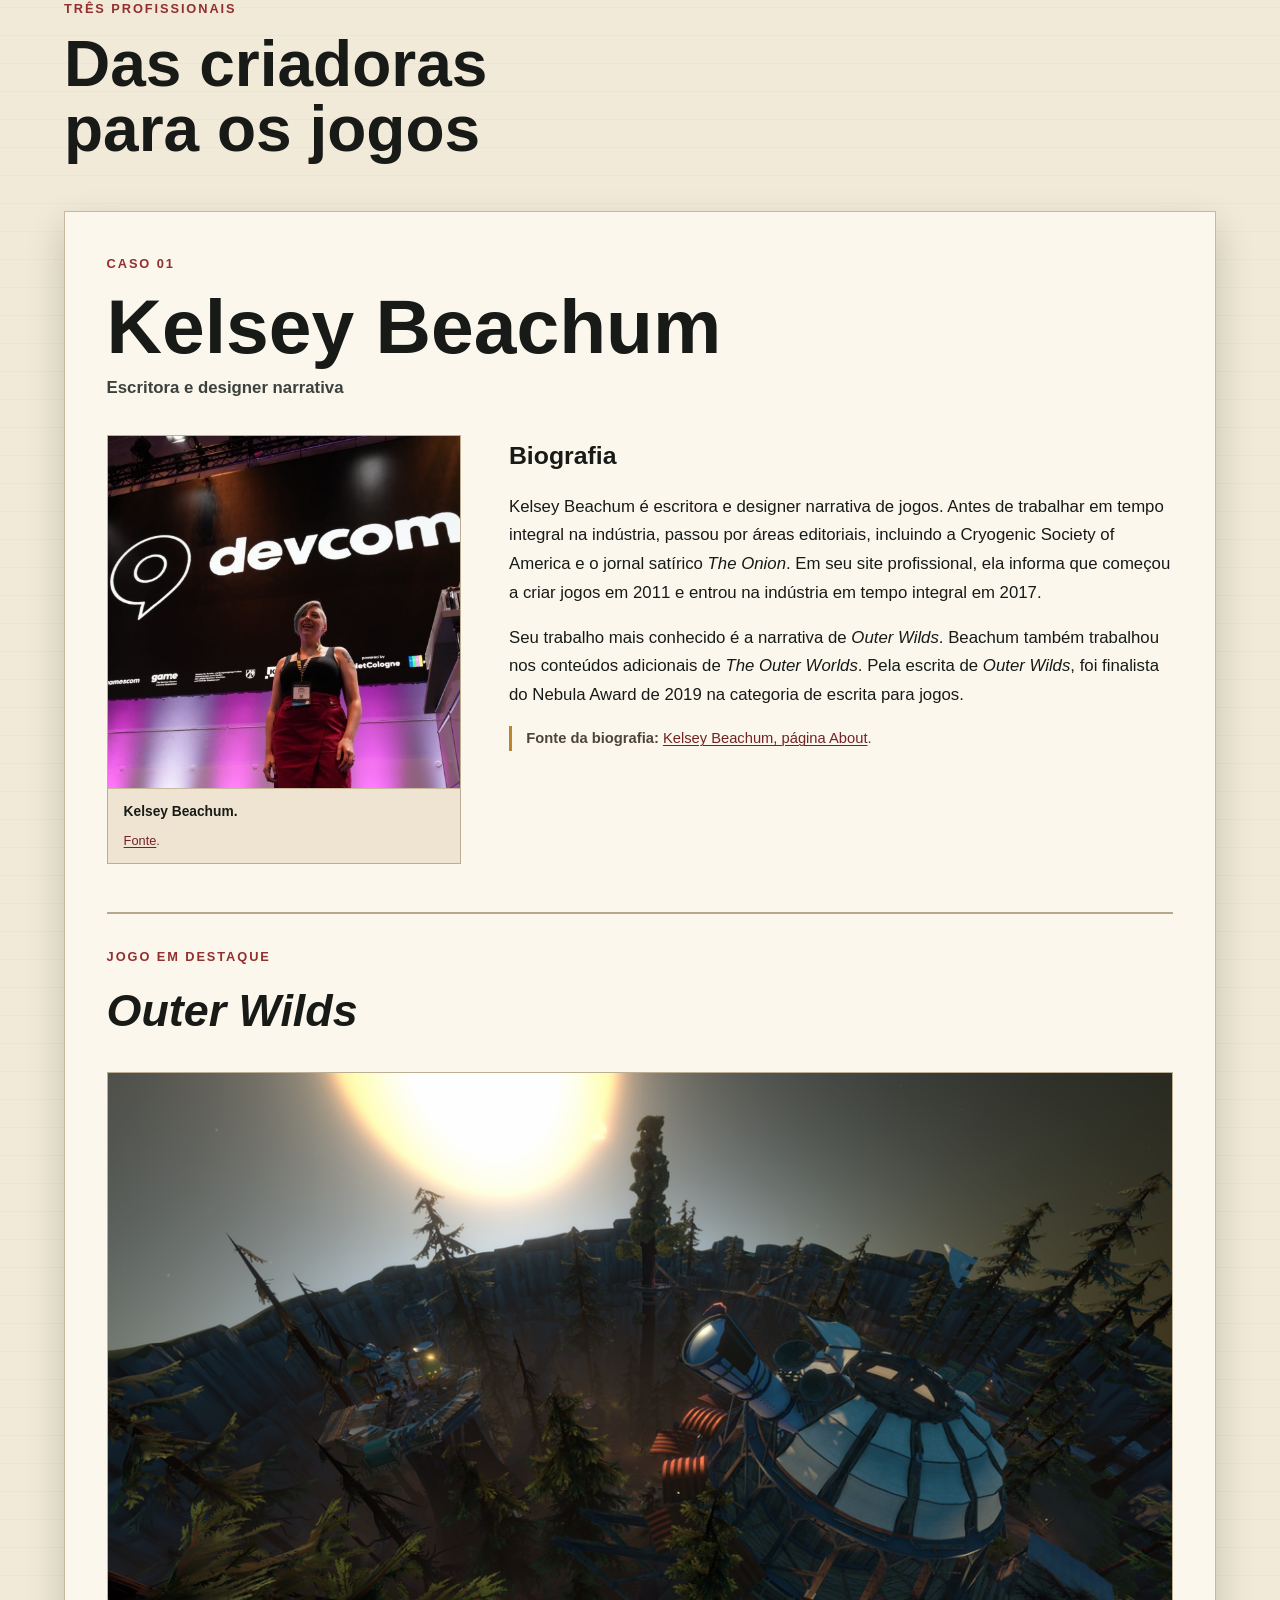
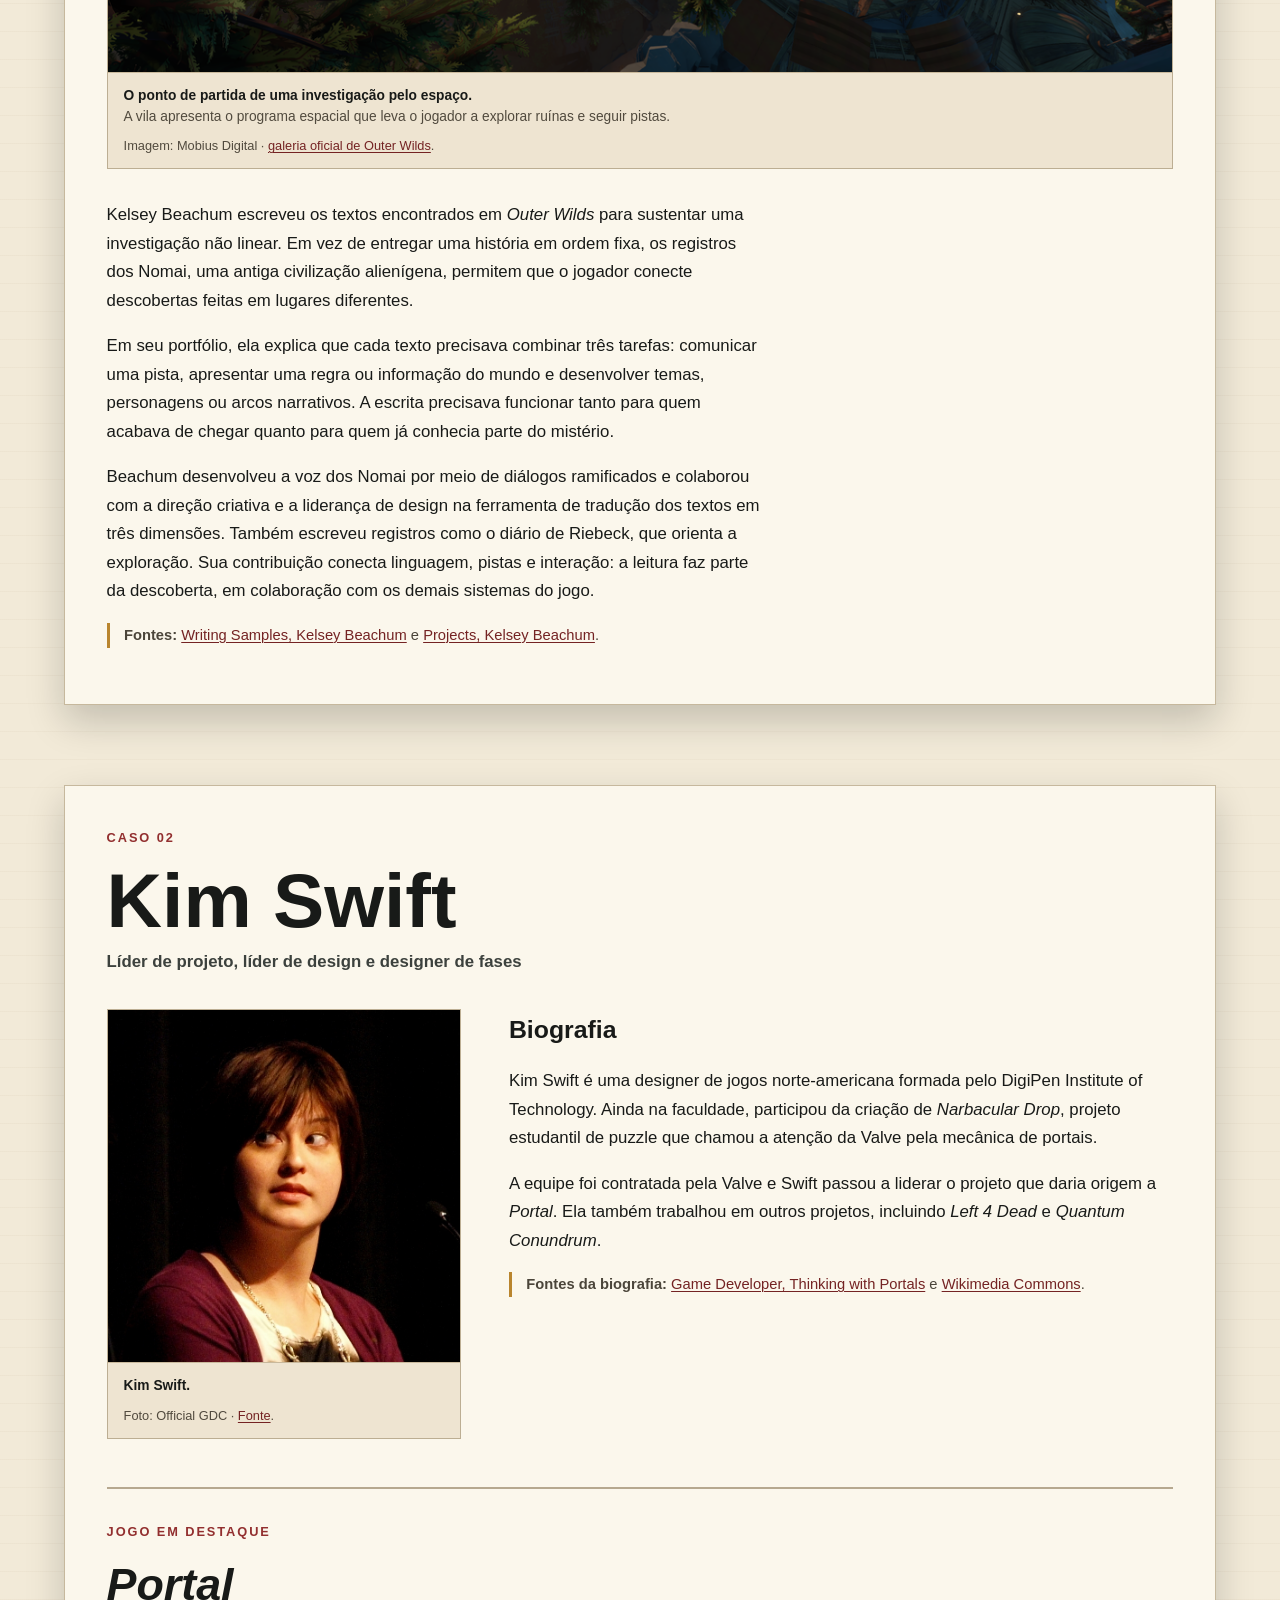
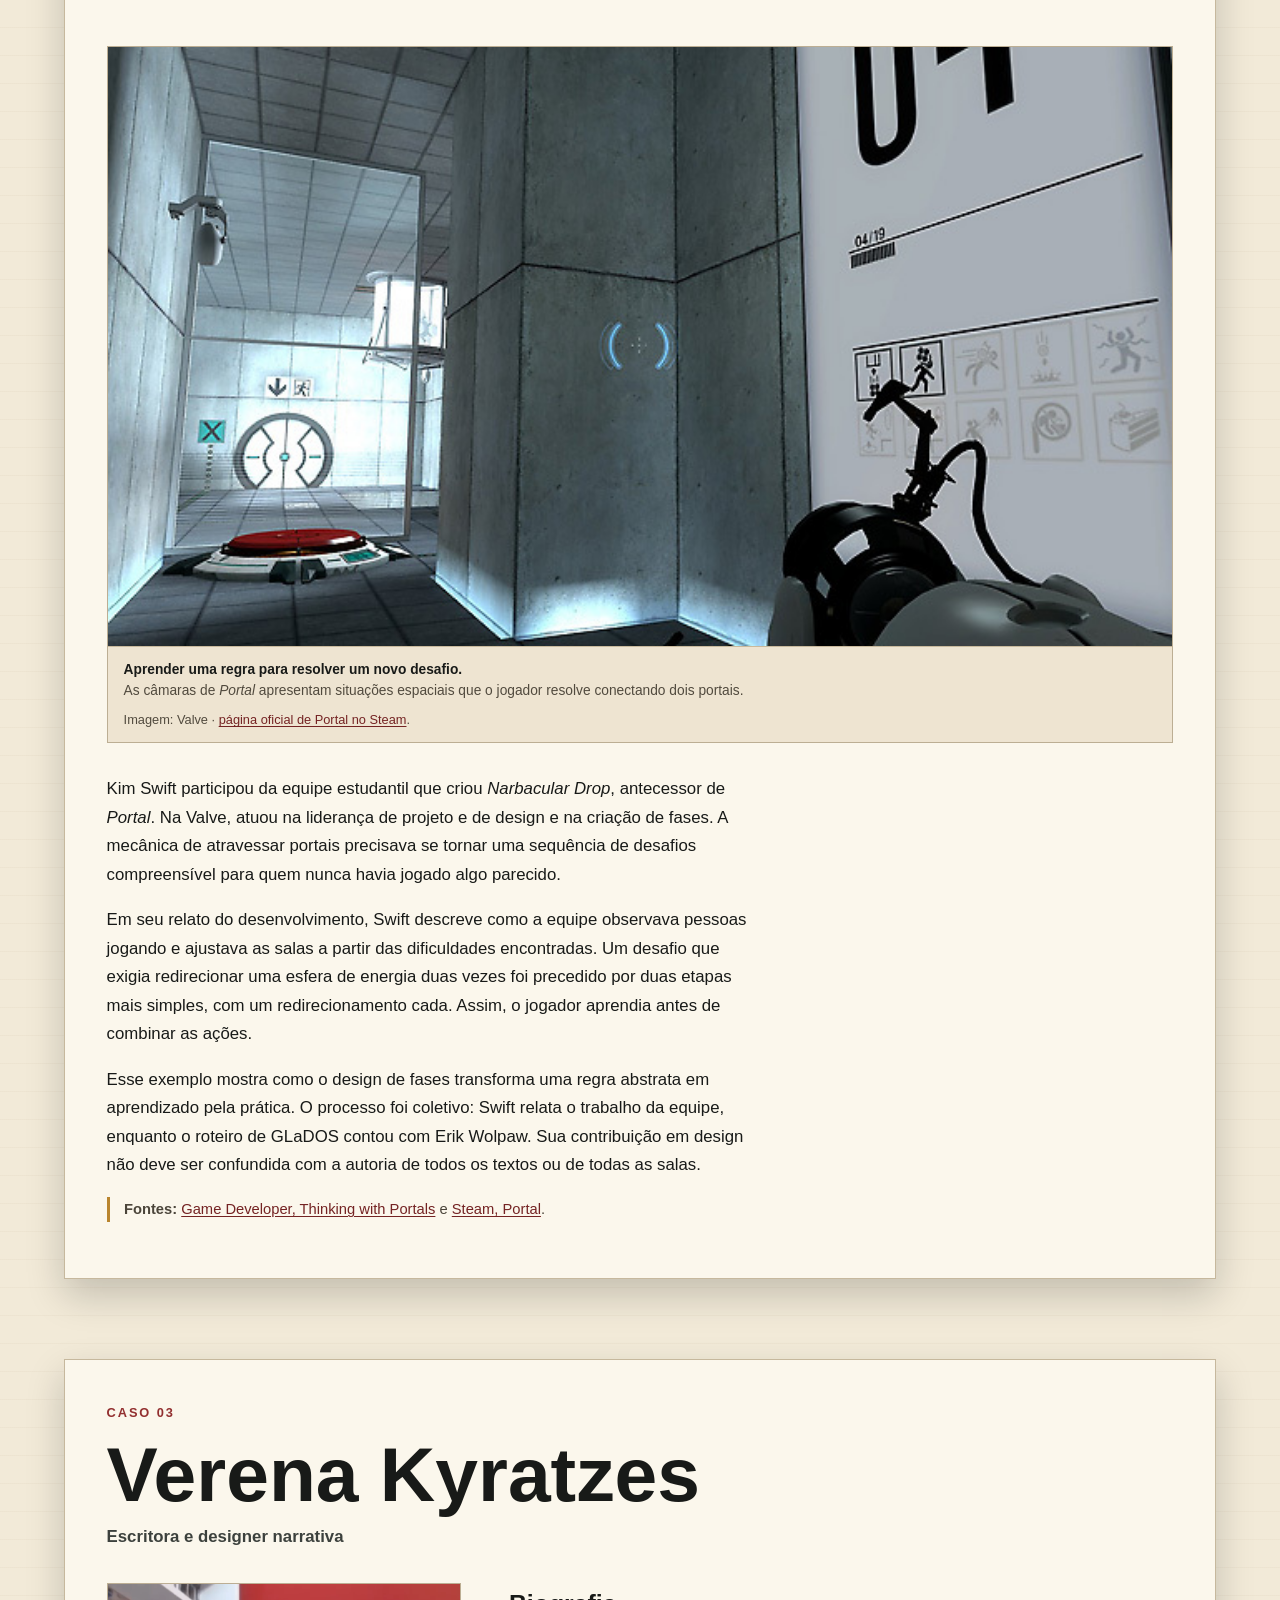
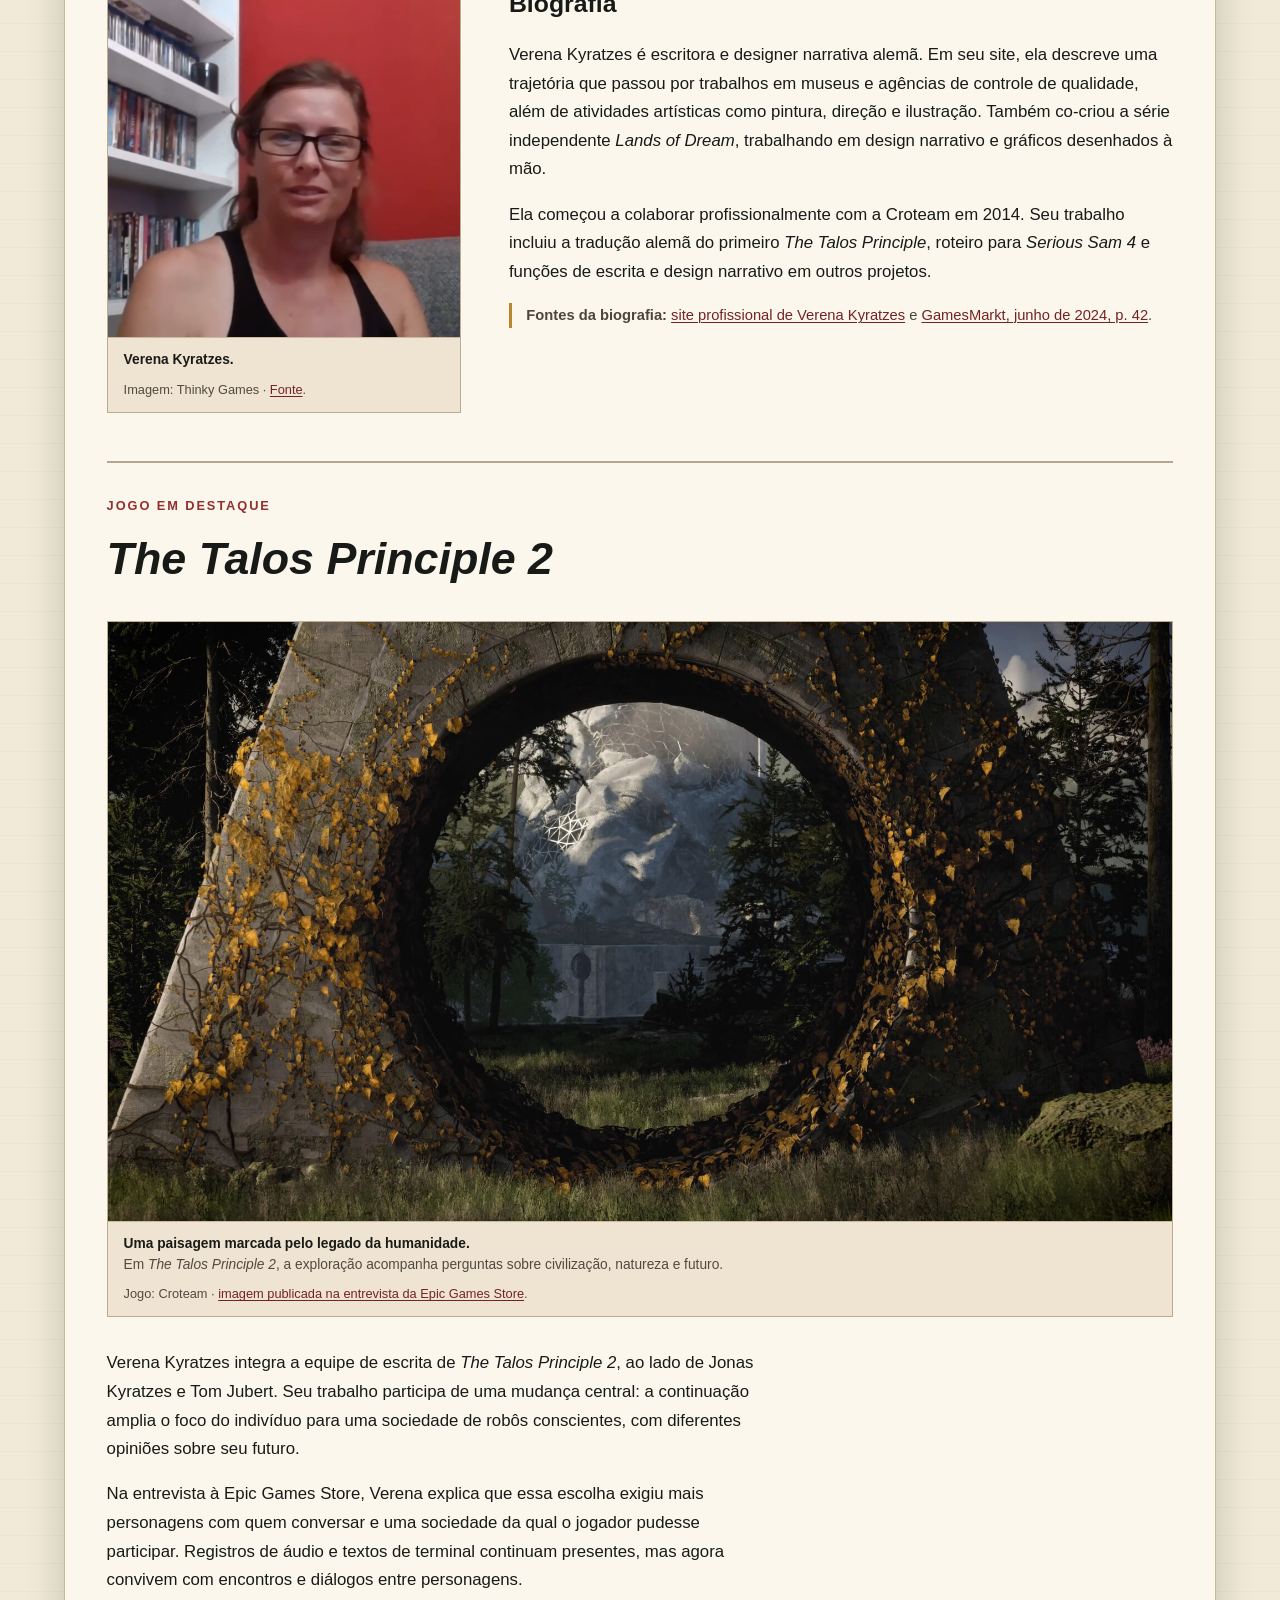
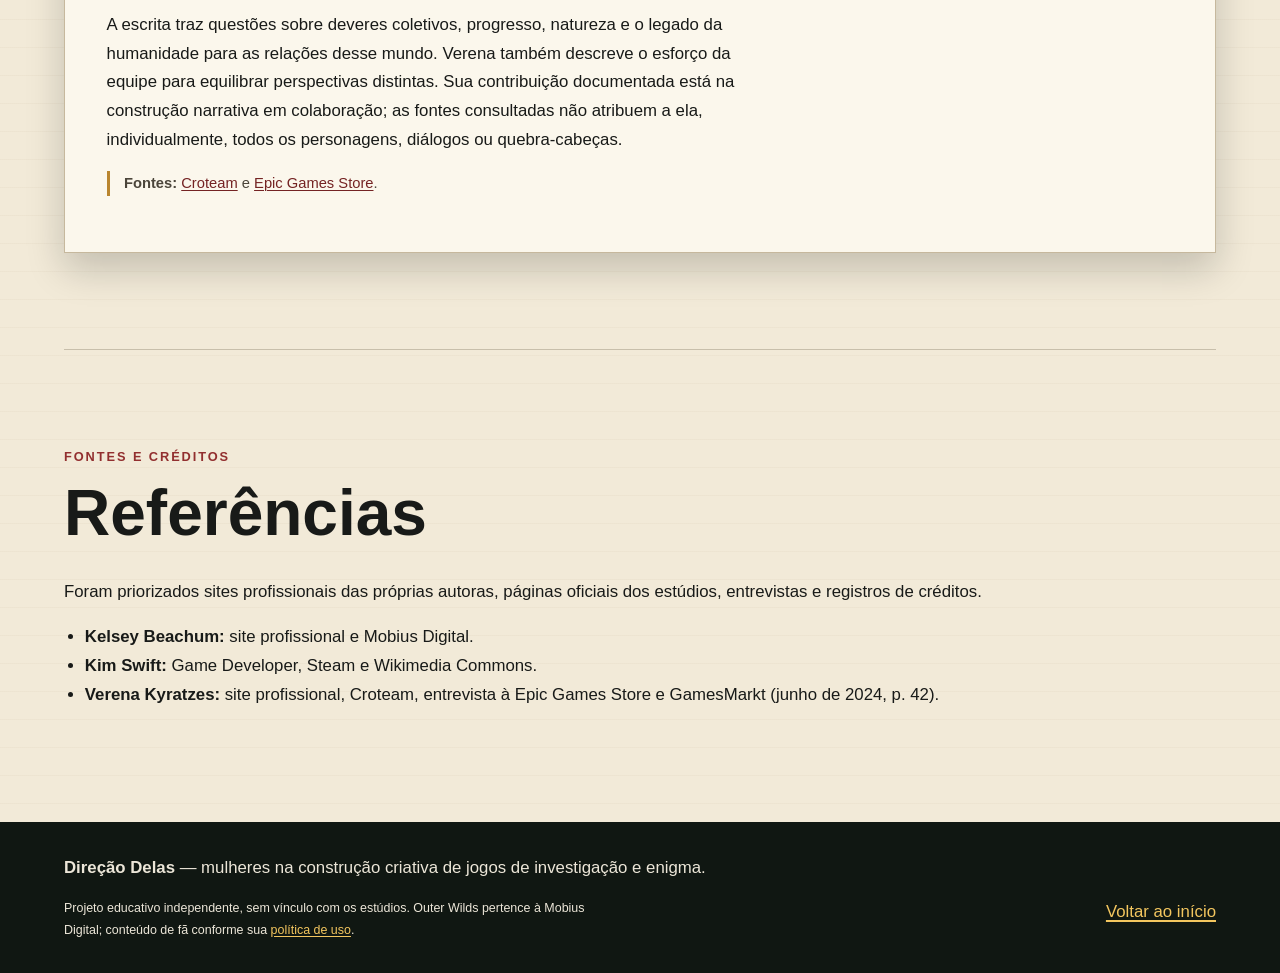
==== commit 129f9120: "Usa o quadro de Verena selecionado pelo usuário" ====
--- a/direcao-delas/index.html
+++ b/direcao-delas/index.html
@@ -122,8 +122,8 @@
 
         <section class="profile-grid">
           <figure class="portrait">
-            <img src="images/verena-kyratzes-interview.jpg" alt="Verena Kyratzes de óculos, durante uma entrevista em vídeo, diante de uma estante e uma parede vermelha." width="1280" height="720" loading="lazy" decoding="async">
-            <figcaption><strong>Verena Kyratzes.</strong> <span class="caption-credit">Imagem: Thinky Games · <a href="https://www.youtube.com/watch?v=B3yoVxhld4Q&amp;t=990s">Fonte</a>.</span></figcaption>
+            <img src="images/verena-kyratzes-interview.png" alt="Verena Kyratzes de óculos, durante uma entrevista em vídeo, diante de uma estante e uma parede vermelha." width="1919" height="1079" loading="lazy" decoding="async">
+            <figcaption><strong>Verena Kyratzes.</strong> <span class="caption-credit">Imagem: Thinky Games · <a href="https://www.youtube.com/watch?v=B3yoVxhld4Q">Fonte</a>.</span></figcaption>
           </figure>
           <section class="bio">
           <h4>Biografia</h4>
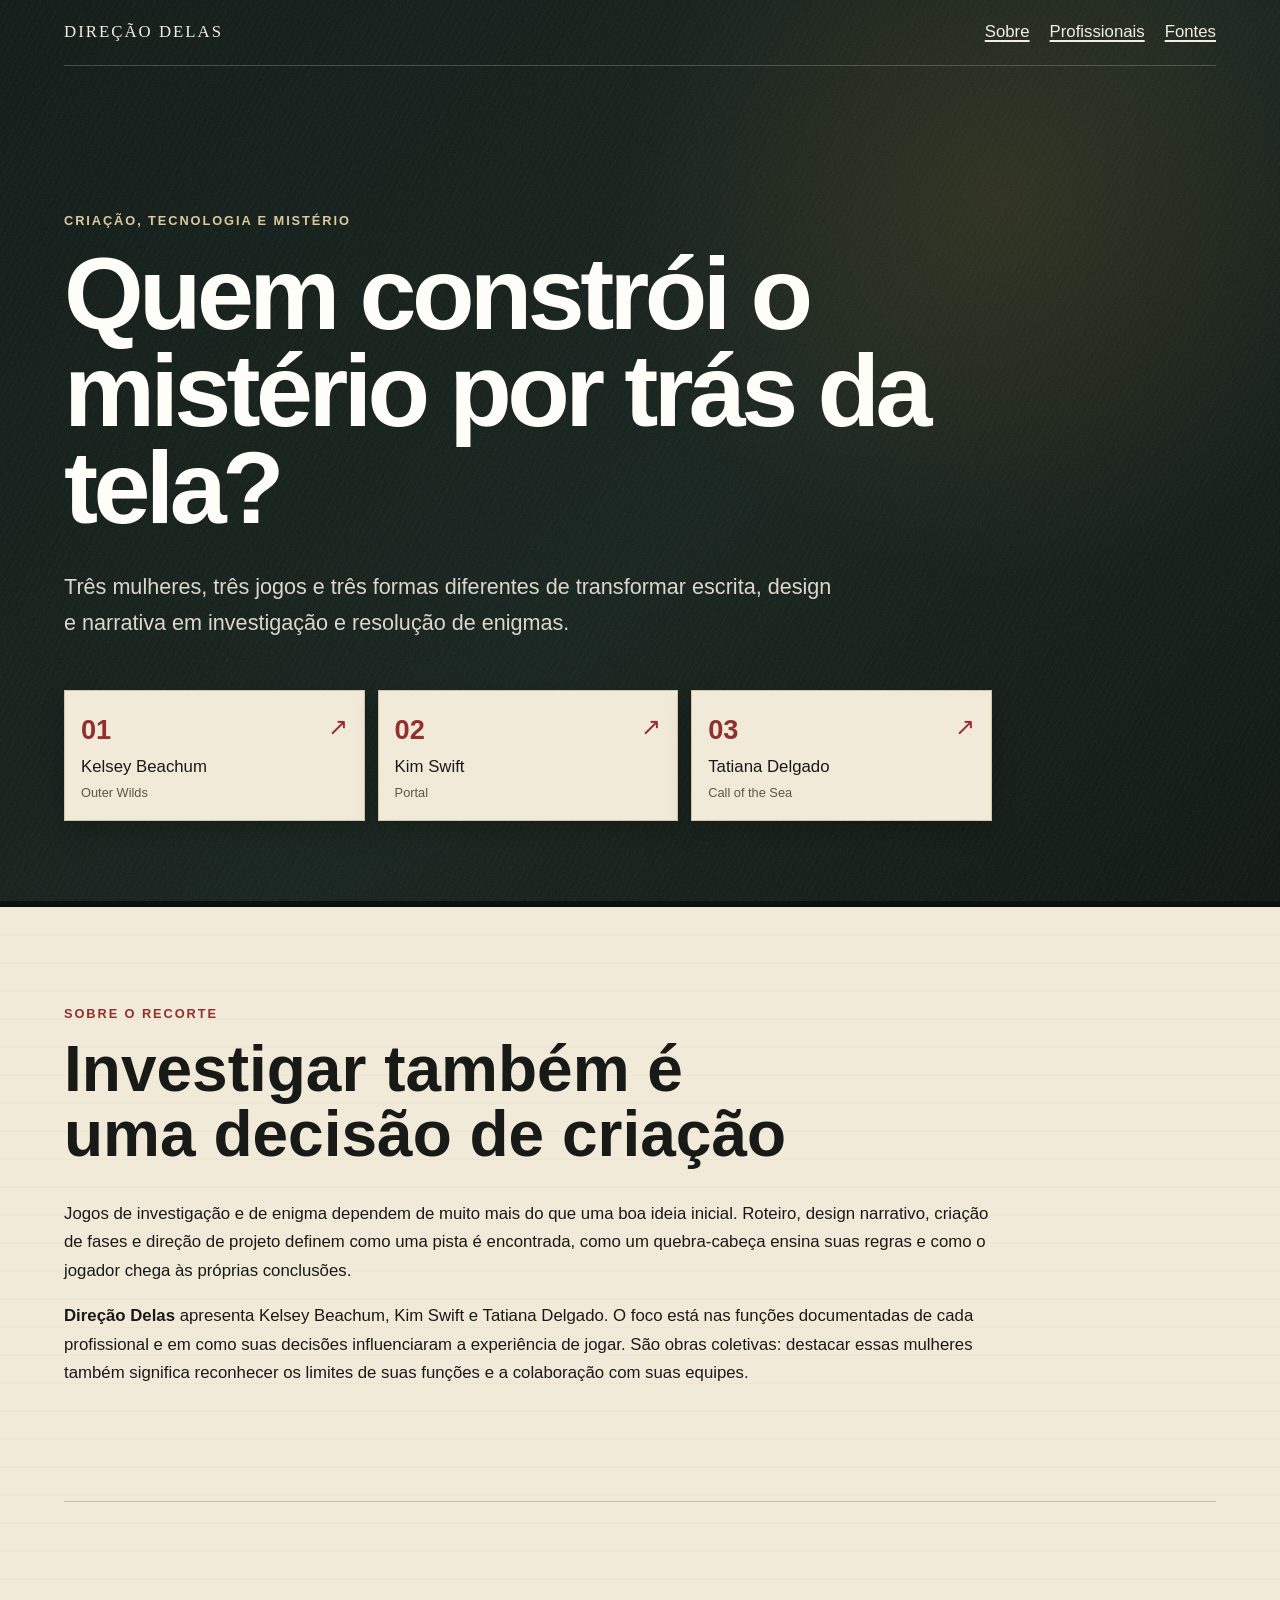
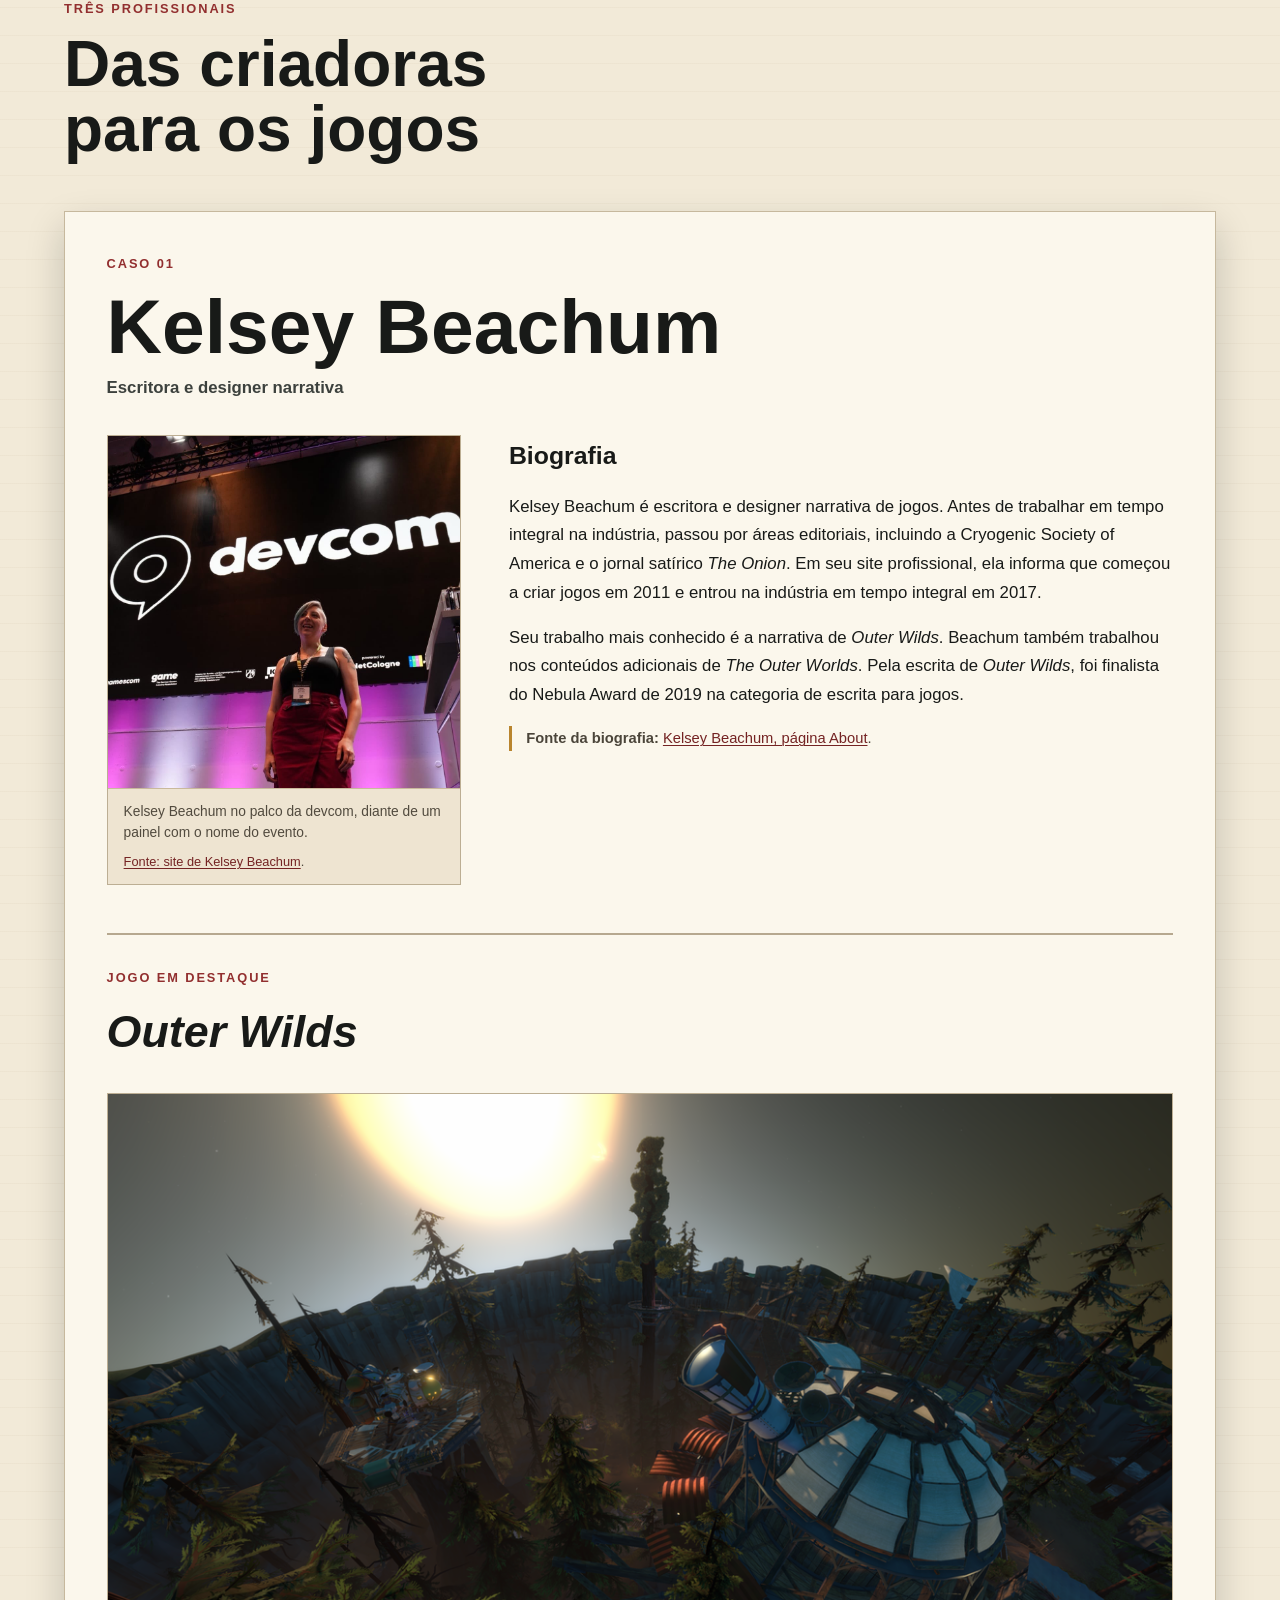
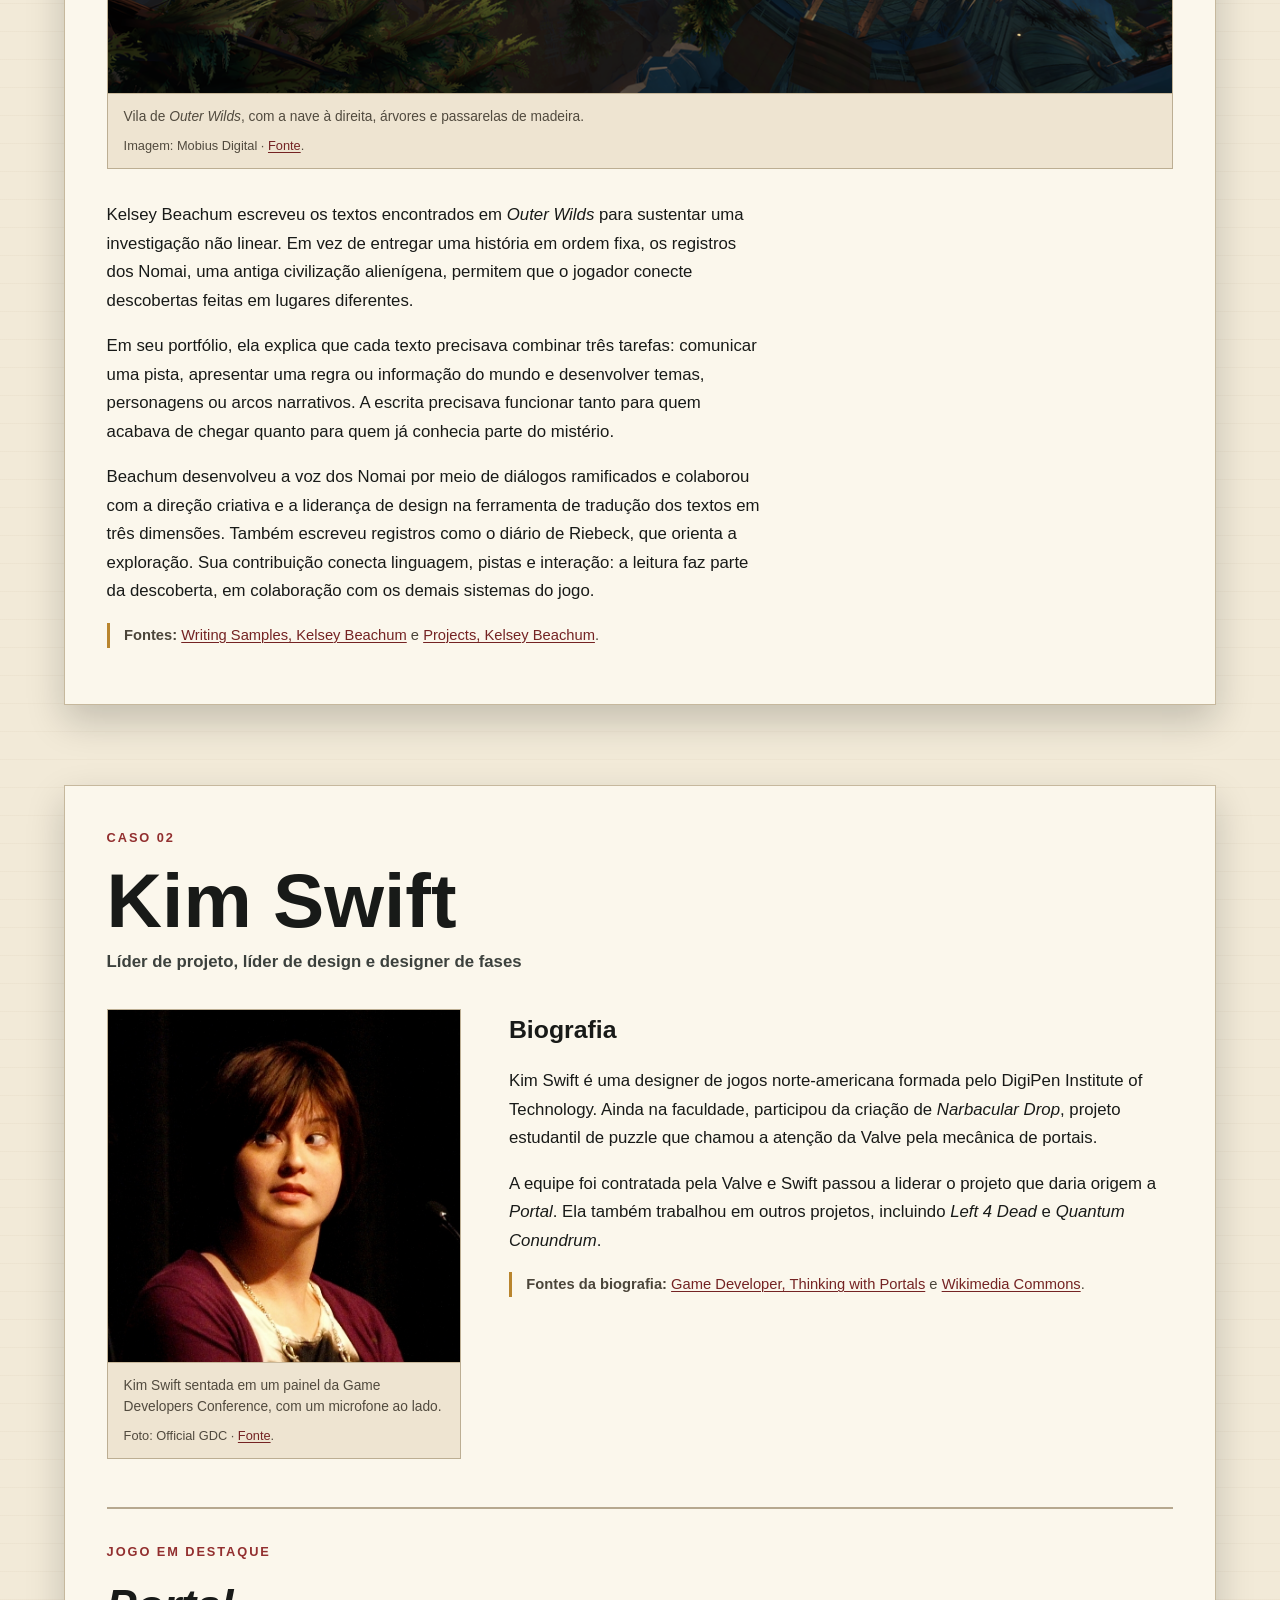
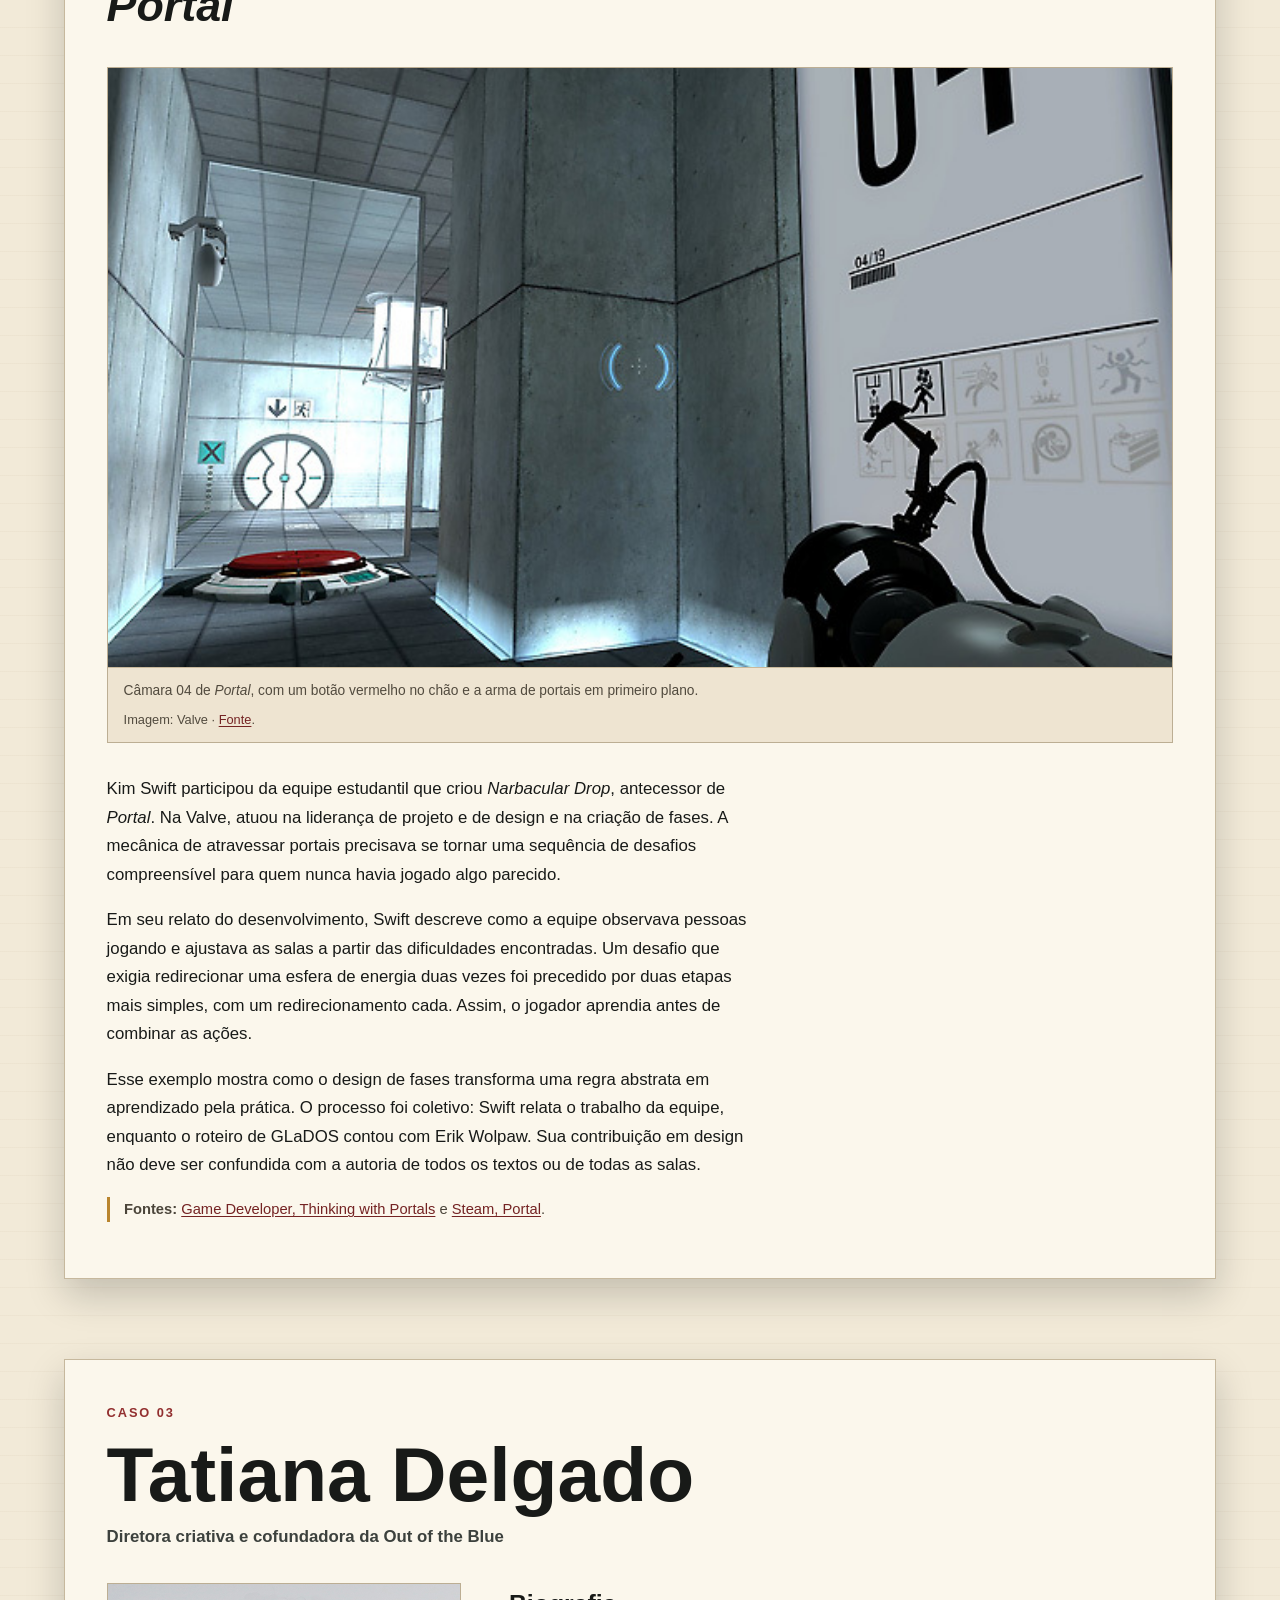
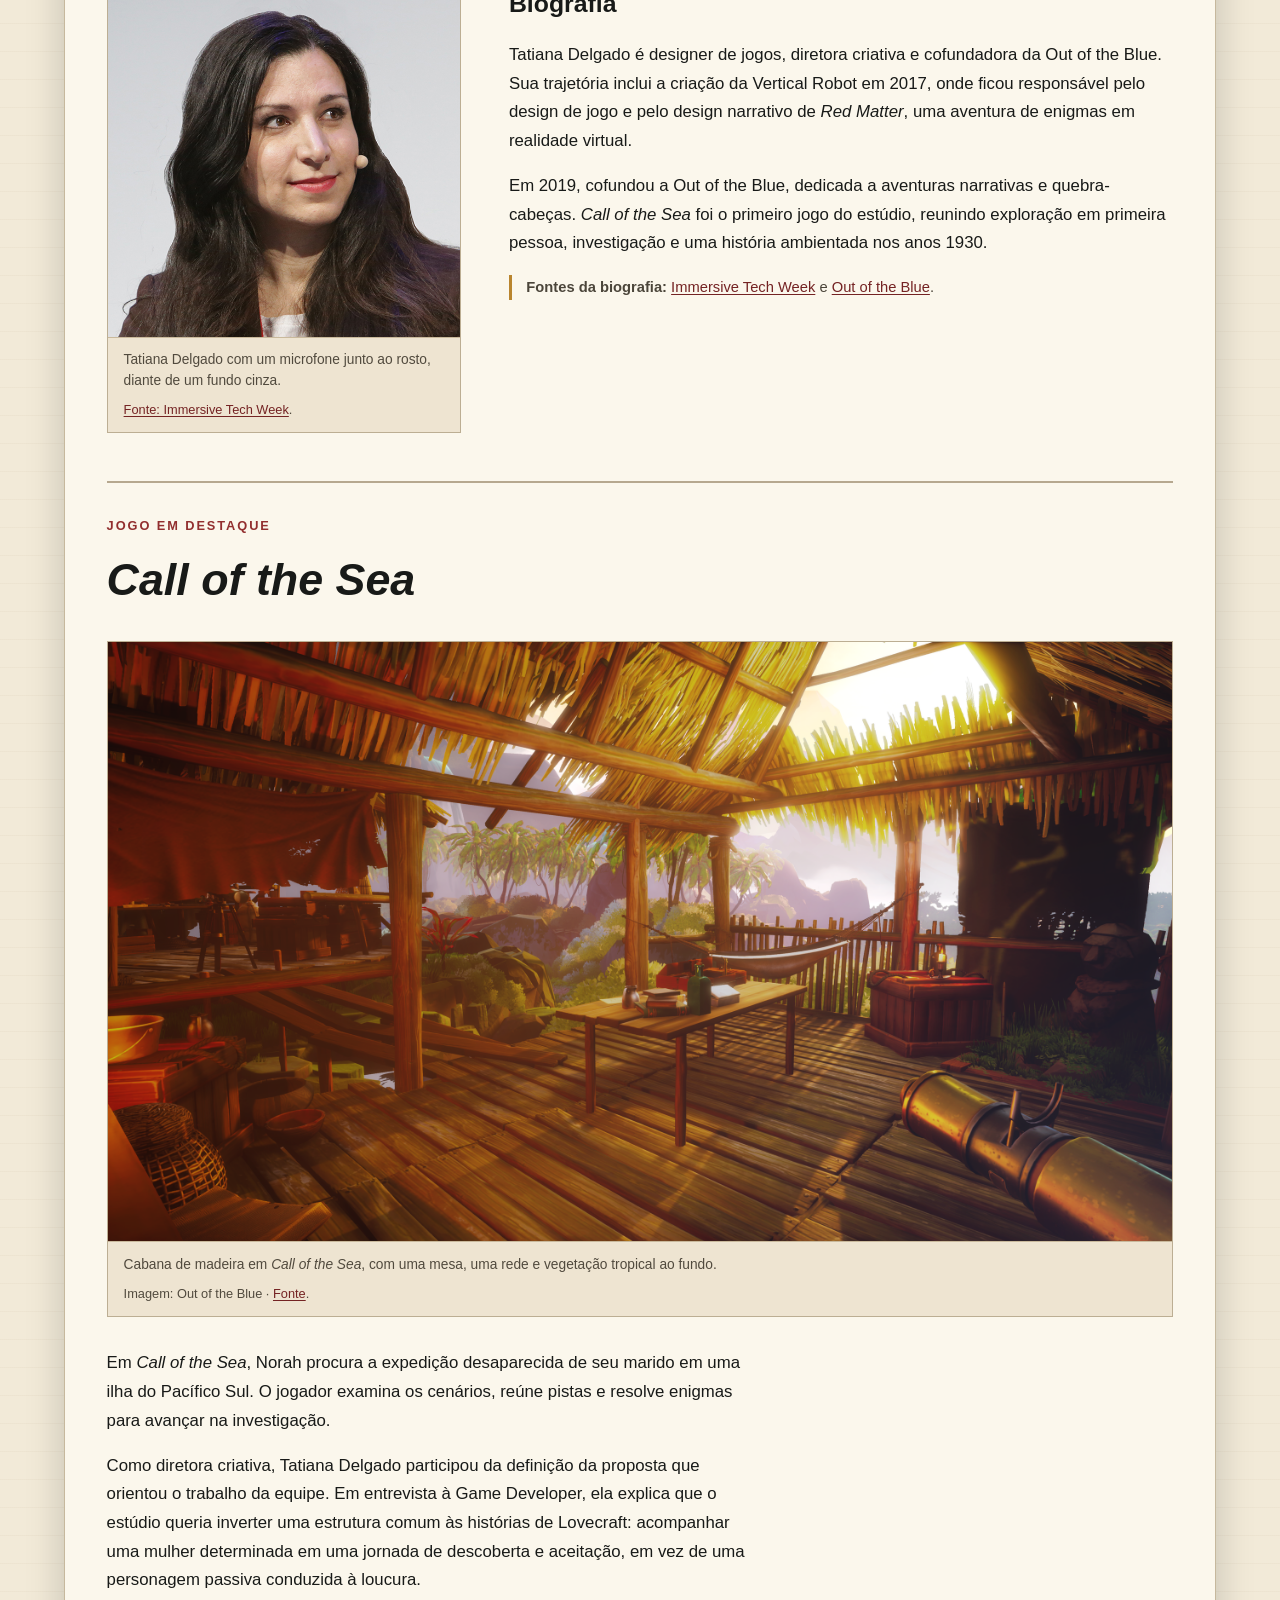
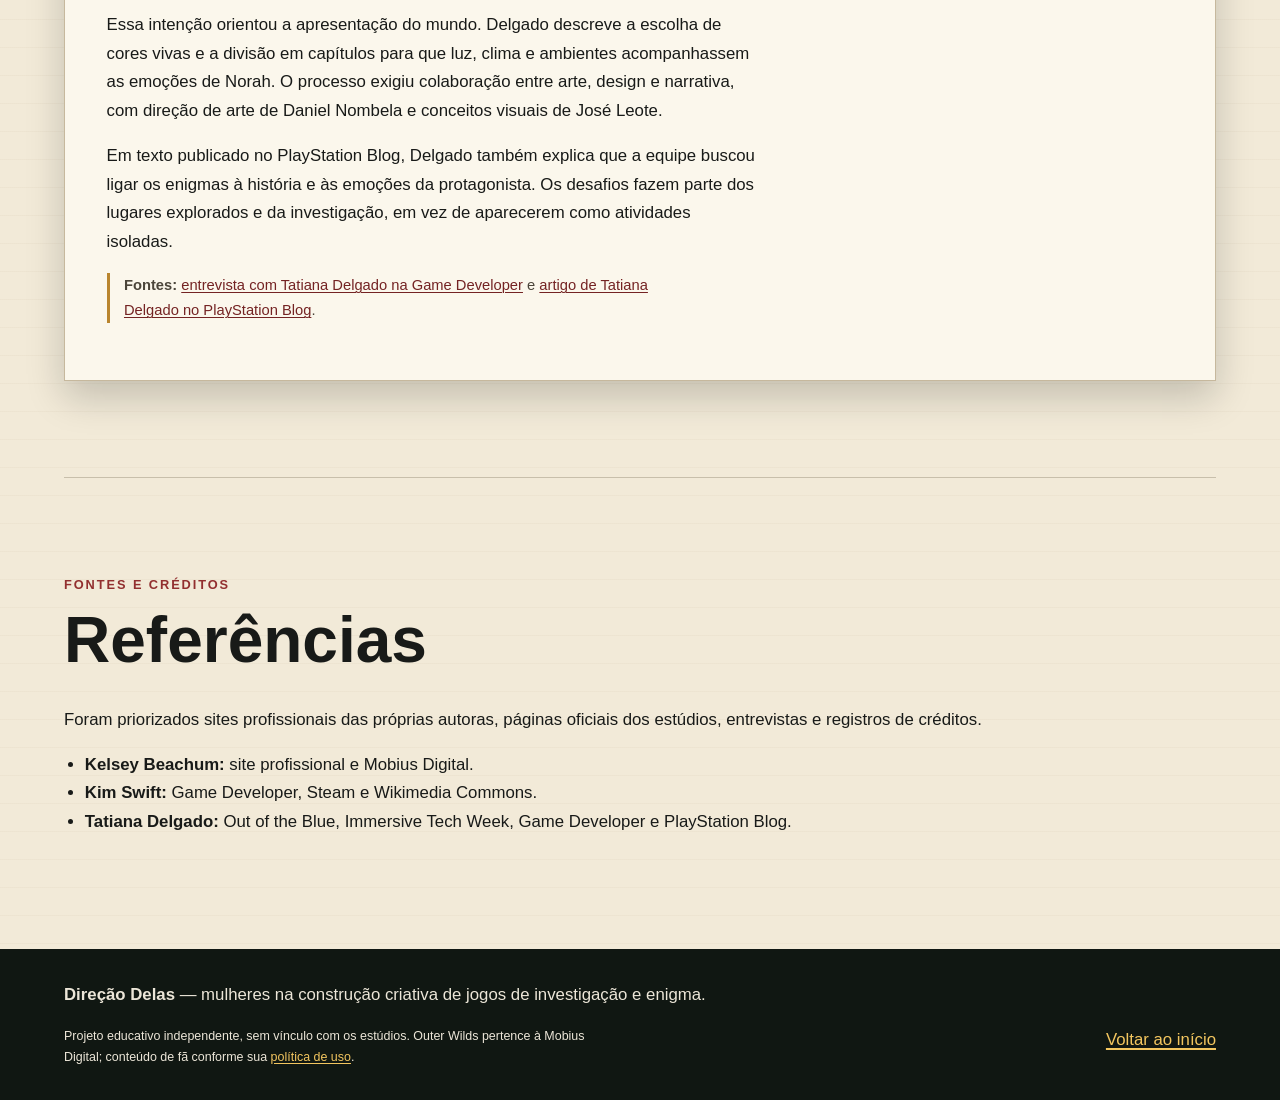
==== commit 900a82fa: "Substitui Talos 2 por Call of the Sea e corrige legendas descritivas" ====
--- a/direcao-delas/index.html
+++ b/direcao-delas/index.html
@@ -29,7 +29,7 @@
       <ol class="case-index" aria-label="Profissionais apresentadas no site">
         <li><a href="#kelsey"><strong>01</strong>Kelsey Beachum <small>Outer Wilds</small></a></li>
         <li><a href="#kim"><strong>02</strong>Kim Swift <small>Portal</small></a></li>
-        <li><a href="#verena"><strong>03</strong>Verena Kyratzes <small>The Talos Principle 2</small></a></li>
+        <li><a href="#tatiana"><strong>03</strong>Tatiana Delgado <small>Call of the Sea</small></a></li>
       </ol>
     </section>
   </header>
@@ -39,7 +39,7 @@
       <p class="section-code">SOBRE O RECORTE</p>
       <h2>Investigar também é uma decisão de criação</h2>
       <p>Jogos de investigação e de enigma dependem de muito mais do que uma boa ideia inicial. Roteiro, design narrativo, criação de fases e direção de projeto definem como uma pista é encontrada, como um quebra-cabeça ensina suas regras e como o jogador chega às próprias conclusões.</p>
-      <p><strong>Direção Delas</strong> apresenta Kelsey Beachum, Kim Swift e Verena Kyratzes. O foco está nas funções documentadas de cada profissional e em como suas decisões influenciaram a experiência de jogar. São obras coletivas: destacar essas mulheres também significa reconhecer os limites de suas funções e a colaboração com suas equipes.</p>
+      <p><strong>Direção Delas</strong> apresenta Kelsey Beachum, Kim Swift e Tatiana Delgado. O foco está nas funções documentadas de cada profissional e em como suas decisões influenciaram a experiência de jogar. São obras coletivas: destacar essas mulheres também significa reconhecer os limites de suas funções e a colaboração com suas equipes.</p>
     </section>
 
     <section class="profiles" id="profissionais">
@@ -54,7 +54,7 @@
         <section class="profile-grid">
           <figure class="portrait">
             <img src="images/kelsey-beachum.jpg" alt="Kelsey Beachum em pé no palco da devcom, sorrindo. Ela tem cabelo curto e assimétrico em tom acinzentado azulado, usa regata preta, calça vinho, botas pretas, crachá e colares, com tatuagens visíveis nos braços. Ao fundo há um grande painel preto com o logotipo branco da devcom e iluminação de palco em tons brancos e rosados." width="800" height="1000" loading="lazy" decoding="async">
-            <figcaption><strong>Kelsey Beachum.</strong> <span class="caption-credit"><a href="https://kelseybeachum.com/about">Fonte</a>.</span></figcaption>
+            <figcaption>Kelsey Beachum no palco da devcom, diante de um painel com o nome do evento. <span class="caption-credit"><a href="https://kelseybeachum.com/about">Fonte: site de Kelsey Beachum</a>.</span></figcaption>
           </figure>
 
           <section class="bio">
@@ -71,8 +71,7 @@
 
           <figure class="game-image">
             <img src="images/outer-wilds-village.png" alt="A vila de Outer Wilds entre árvores e passarelas de madeira, com a nave ao lado da plataforma de lançamento e o sol iluminando o horizonte." width="1100" height="619" loading="lazy" decoding="async">
-            <figcaption><strong>O ponto de partida de uma investigação pelo espaço.</strong> A vila apresenta o programa espacial que leva o jogador a explorar ruínas e seguir pistas. <span class="caption-credit">Imagem: Mobius Digital · <a href="https://www.mobiusdigitalgames.com/outer-wilds.html">galeria oficial de Outer Wilds</a>.</span>
-            </figcaption>
+            <figcaption>Vila de <cite>Outer Wilds</cite>, com a nave à direita, árvores e passarelas de madeira. <span class="caption-credit">Imagem: Mobius Digital · <a href="https://www.mobiusdigitalgames.com/outer-wilds.html">Fonte</a>.</span></figcaption>
           </figure>
           <p>Kelsey Beachum escreveu os textos encontrados em <cite>Outer Wilds</cite> para sustentar uma investigação não linear. Em vez de entregar uma história em ordem fixa, os registros dos Nomai, uma antiga civilização alienígena, permitem que o jogador conecte descobertas feitas em lugares diferentes.</p>
           <p>Em seu portfólio, ela explica que cada texto precisava combinar três tarefas: comunicar uma pista, apresentar uma regra ou informação do mundo e desenvolver temas, personagens ou arcos narrativos. A escrita precisava funcionar tanto para quem acabava de chegar quanto para quem já conhecia parte do mistério.</p>
@@ -89,7 +88,7 @@
         <section class="profile-grid">
           <figure class="portrait">
             <img src="images/kim-swift.jpg" alt="Retrato de Kim Swift sentada em um painel da Game Developers Conference. Ela tem cabelo castanho-escuro curto com franja, expressão atenta e usa cardigan roxo sobre camiseta clara, além de colares metálicos. O fundo é preto e há um microfone visível ao lado do rosto." width="800" height="1000" loading="lazy" decoding="async">
-            <figcaption><strong>Kim Swift.</strong> <span class="caption-credit">Foto: Official GDC · <a href="https://commons.wikimedia.org/wiki/File:Kim_Swift_-_Game_Developers_Conference_2010_-_Panel_Day_4_(1).jpg">Fonte</a>.</span></figcaption>
+            <figcaption>Kim Swift sentada em um painel da Game Developers Conference, com um microfone ao lado. <span class="caption-credit">Foto: Official GDC · <a href="https://commons.wikimedia.org/wiki/File:Kim_Swift_-_Game_Developers_Conference_2010_-_Panel_Day_4_(1).jpg">Fonte</a>.</span></figcaption>
           </figure>
 
           <section class="bio">
@@ -106,7 +105,7 @@
 
           <figure class="game-image">
             <img src="images/portal.jpg" alt="Cena em primeira pessoa de Portal dentro de uma câmara de testes branca e cinza. A arma de portais aparece no canto inferior direito, com uma mira azul no centro da tela. À esquerda há um corredor com um grande botão vermelho no chão e uma câmera de vigilância na parede; à direita, um painel identifica a câmara como “04” e exibe vários pictogramas de teste." width="1280" height="720" loading="lazy" decoding="async">
-            <figcaption><strong>Aprender uma regra para resolver um novo desafio.</strong> As câmaras de <cite>Portal</cite> apresentam situações espaciais que o jogador resolve conectando dois portais. <span class="caption-credit">Imagem: Valve · <a href="https://store.steampowered.com/app/400/">página oficial de Portal no Steam</a>.</span></figcaption>
+            <figcaption>Câmara 04 de <cite>Portal</cite>, com um botão vermelho no chão e a arma de portais em primeiro plano. <span class="caption-credit">Imagem: Valve · <a href="https://store.steampowered.com/app/400/">Fonte</a>.</span></figcaption>
           </figure>
           <p>Kim Swift participou da equipe estudantil que criou <cite>Narbacular Drop</cite>, antecessor de <cite>Portal</cite>. Na Valve, atuou na liderança de projeto e de design e na criação de fases. A mecânica de atravessar portais precisava se tornar uma sequência de desafios compreensível para quem nunca havia jogado algo parecido.</p>
           <p>Em seu relato do desenvolvimento, Swift descreve como a equipe observava pessoas jogando e ajustava as salas a partir das dificuldades encontradas. Um desafio que exigia redirecionar uma esfera de energia duas vezes foi precedido por duas etapas mais simples, com um redirecionamento cada. Assim, o jogador aprendia antes de combinar as ações.</p>
@@ -115,37 +114,36 @@
         </section>
       </article>
 
-      <article class="case-file" id="verena">
+      <article class="case-file" id="tatiana">
         <p class="case-number">CASO 03</p>
-        <h3>Verena Kyratzes</h3>
-        <p class="role">Escritora e designer narrativa</p>
+        <h3>Tatiana Delgado</h3>
+        <p class="role">Diretora criativa e cofundadora da Out of the Blue</p>
 
         <section class="profile-grid">
           <figure class="portrait">
-            <img src="images/verena-kyratzes-interview.png" alt="Verena Kyratzes de óculos, durante uma entrevista em vídeo, diante de uma estante e uma parede vermelha." width="1919" height="1079" loading="lazy" decoding="async">
-            <figcaption><strong>Verena Kyratzes.</strong> <span class="caption-credit">Imagem: Thinky Games · <a href="https://www.youtube.com/watch?v=B3yoVxhld4Q">Fonte</a>.</span></figcaption>
+            <img src="images/tatiana-delgado.jpg" alt="Tatiana Delgado, de cabelo escuro e comprido, com um microfone junto ao rosto, diante de um fundo cinza." width="651" height="651" loading="lazy" decoding="async">
+            <figcaption>Tatiana Delgado com um microfone junto ao rosto, diante de um fundo cinza. <span class="caption-credit"><a href="https://www.immersivetechweek.co/person/tatiana-delgado/">Fonte: Immersive Tech Week</a>.</span></figcaption>
           </figure>
           <section class="bio">
-          <h4>Biografia</h4>
-          <p>Verena Kyratzes é escritora e designer narrativa alemã. Em seu site, ela descreve uma trajetória que passou por trabalhos em museus e agências de controle de qualidade, além de atividades artísticas como pintura, direção e ilustração. Também co-criou a série independente <cite>Lands of Dream</cite>, trabalhando em design narrativo e gráficos desenhados à mão.</p>
-          <p>Ela começou a colaborar profissionalmente com a Croteam em 2014. Seu trabalho incluiu a tradução alemã do primeiro <cite>The Talos Principle</cite>, roteiro para <cite>Serious Sam 4</cite> e funções de escrita e design narrativo em outros projetos.</p>
-          <p class="source-note"><strong>Fontes da biografia:</strong> <a href="https://verena-kyratzes.net/about/">site profissional de Verena Kyratzes</a> e <a href="https://www.gamesmarket.global/content/files/2026/03/GamesMarkt_Plus24_06_Working_in_Games.pdf#page=42">GamesMarkt, junho de 2024, p. 42</a>.</p>
-        </section>
-
+            <h4>Biografia</h4>
+            <p>Tatiana Delgado é designer de jogos, diretora criativa e cofundadora da Out of the Blue. Sua trajetória inclui a criação da Vertical Robot em 2017, onde ficou responsável pelo design de jogo e pelo design narrativo de <cite>Red Matter</cite>, uma aventura de enigmas em realidade virtual.</p>
+            <p>Em 2019, cofundou a Out of the Blue, dedicada a aventuras narrativas e quebra-cabeças. <cite>Call of the Sea</cite> foi o primeiro jogo do estúdio, reunindo exploração em primeira pessoa, investigação e uma história ambientada nos anos 1930.</p>
+            <p class="source-note"><strong>Fontes da biografia:</strong> <a href="https://www.immersivetechweek.co/person/tatiana-delgado/">Immersive Tech Week</a> e <a href="https://www.outbluegames.com/callofthesea">Out of the Blue</a>.</p>
+          </section>
         </section>
 
         <section class="game-block">
           <p class="game-label">JOGO EM DESTAQUE</p>
-          <h4><cite>The Talos Principle 2</cite></h4>
-
+          <h4><cite>Call of the Sea</cite></h4>
           <figure class="game-image">
-            <img src="images/talos-principle-2.jpg" alt="Paisagem de The Talos Principle 2 vista através de um grande arco de pedra envelhecida coberto por trepadeiras e folhas amarelas. No centro há uma floresta de coníferas e, ao fundo, uma enorme escultura de um rosto humano de pedra parcialmente coberta por estruturas geométricas brancas. O primeiro plano tem grama, terra e uma rocha com musgo, com luz solar atravessando partes da vegetação." width="1280" height="720" loading="lazy" decoding="async">
-            <figcaption><strong>Uma paisagem marcada pelo legado da humanidade.</strong> Em <cite>The Talos Principle 2</cite>, a exploração acompanha perguntas sobre civilização, natureza e futuro. <span class="caption-credit">Jogo: Croteam · <a href="https://store.epicgames.com/news/the-talos-principle-2-finding-humanity-in-an-age-of-robots?lang=pt-BR">imagem publicada na entrevista da Epic Games Store</a>.</span></figcaption>
+            <img src="images/call-of-the-sea.png" alt="Interior de uma cabana de madeira em Call of the Sea, com teto de palha, mesa com livros e garrafas, uma rede e vegetação tropical ao fundo." width="2500" height="1406" loading="lazy" decoding="async">
+            <figcaption>Cabana de madeira em <cite>Call of the Sea</cite>, com uma mesa, uma rede e vegetação tropical ao fundo. <span class="caption-credit">Imagem: Out of the Blue · <a href="https://www.outbluegames.com/callofthesea">Fonte</a>.</span></figcaption>
           </figure>
-          <p>Verena Kyratzes integra a equipe de escrita de <cite>The Talos Principle 2</cite>, ao lado de Jonas Kyratzes e Tom Jubert. Seu trabalho participa de uma mudança central: a continuação amplia o foco do indivíduo para uma sociedade de robôs conscientes, com diferentes opiniões sobre seu futuro.</p>
-          <p>Na entrevista à Epic Games Store, Verena explica que essa escolha exigiu mais personagens com quem conversar e uma sociedade da qual o jogador pudesse participar. Registros de áudio e textos de terminal continuam presentes, mas agora convivem com encontros e diálogos entre personagens.</p>
-          <p>A escrita traz questões sobre deveres coletivos, progresso, natureza e o legado da humanidade para as relações desse mundo. Verena também descreve o esforço da equipe para equilibrar perspectivas distintas. Sua contribuição documentada está na construção narrativa em colaboração; as fontes consultadas não atribuem a ela, individualmente, todos os personagens, diálogos ou quebra-cabeças.</p>
-          <p class="source-note"><strong>Fontes:</strong> <a href="https://www.croteam.com/the-talos-principle-2/">Croteam</a> e <a href="https://store.epicgames.com/news/the-talos-principle-2-finding-humanity-in-an-age-of-robots?lang=pt-BR">Epic Games Store</a>.</p>
+          <p>Em <cite>Call of the Sea</cite>, Norah procura a expedição desaparecida de seu marido em uma ilha do Pacífico Sul. O jogador examina os cenários, reúne pistas e resolve enigmas para avançar na investigação.</p>
+          <p>Como diretora criativa, Tatiana Delgado participou da definição da proposta que orientou o trabalho da equipe. Em entrevista à Game Developer, ela explica que o estúdio queria inverter uma estrutura comum às histórias de Lovecraft: acompanhar uma mulher determinada em uma jornada de descoberta e aceitação, em vez de uma personagem passiva conduzida à loucura.</p>
+          <p>Essa intenção orientou a apresentação do mundo. Delgado descreve a escolha de cores vivas e a divisão em capítulos para que luz, clima e ambientes acompanhassem as emoções de Norah. O processo exigiu colaboração entre arte, design e narrativa, com direção de arte de Daniel Nombela e conceitos visuais de José Leote.</p>
+          <p>Em texto publicado no PlayStation Blog, Delgado também explica que a equipe buscou ligar os enigmas à história e às emoções da protagonista. Os desafios fazem parte dos lugares explorados e da investigação, em vez de aparecerem como atividades isoladas.</p>
+          <p class="source-note"><strong>Fontes:</strong> <a href="https://www.gamedeveloper.com/business/creating-a-visual-language-that-makes-sense-of-the-madness-in-i-call-of-the-sea-i-">entrevista com Tatiana Delgado na Game Developer</a> e <a href="https://blog.playstation.com/2021/05/10/escape-from-madness-in-call-of-the-sea-on-ps4-and-ps5-out-tomorrow/">artigo de Tatiana Delgado no PlayStation Blog</a>.</p>
         </section>
       </article>
     </section>
@@ -157,7 +155,7 @@
       <ul>
         <li><strong>Kelsey Beachum:</strong> site profissional e Mobius Digital.</li>
         <li><strong>Kim Swift:</strong> Game Developer, Steam e Wikimedia Commons.</li>
-        <li><strong>Verena Kyratzes:</strong> site profissional, Croteam, entrevista à Epic Games Store e GamesMarkt (junho de 2024, p. 42).</li>
+        <li><strong>Tatiana Delgado:</strong> Out of the Blue, Immersive Tech Week, Game Developer e PlayStation Blog.</li>
       </ul>
     </section>
   </main>
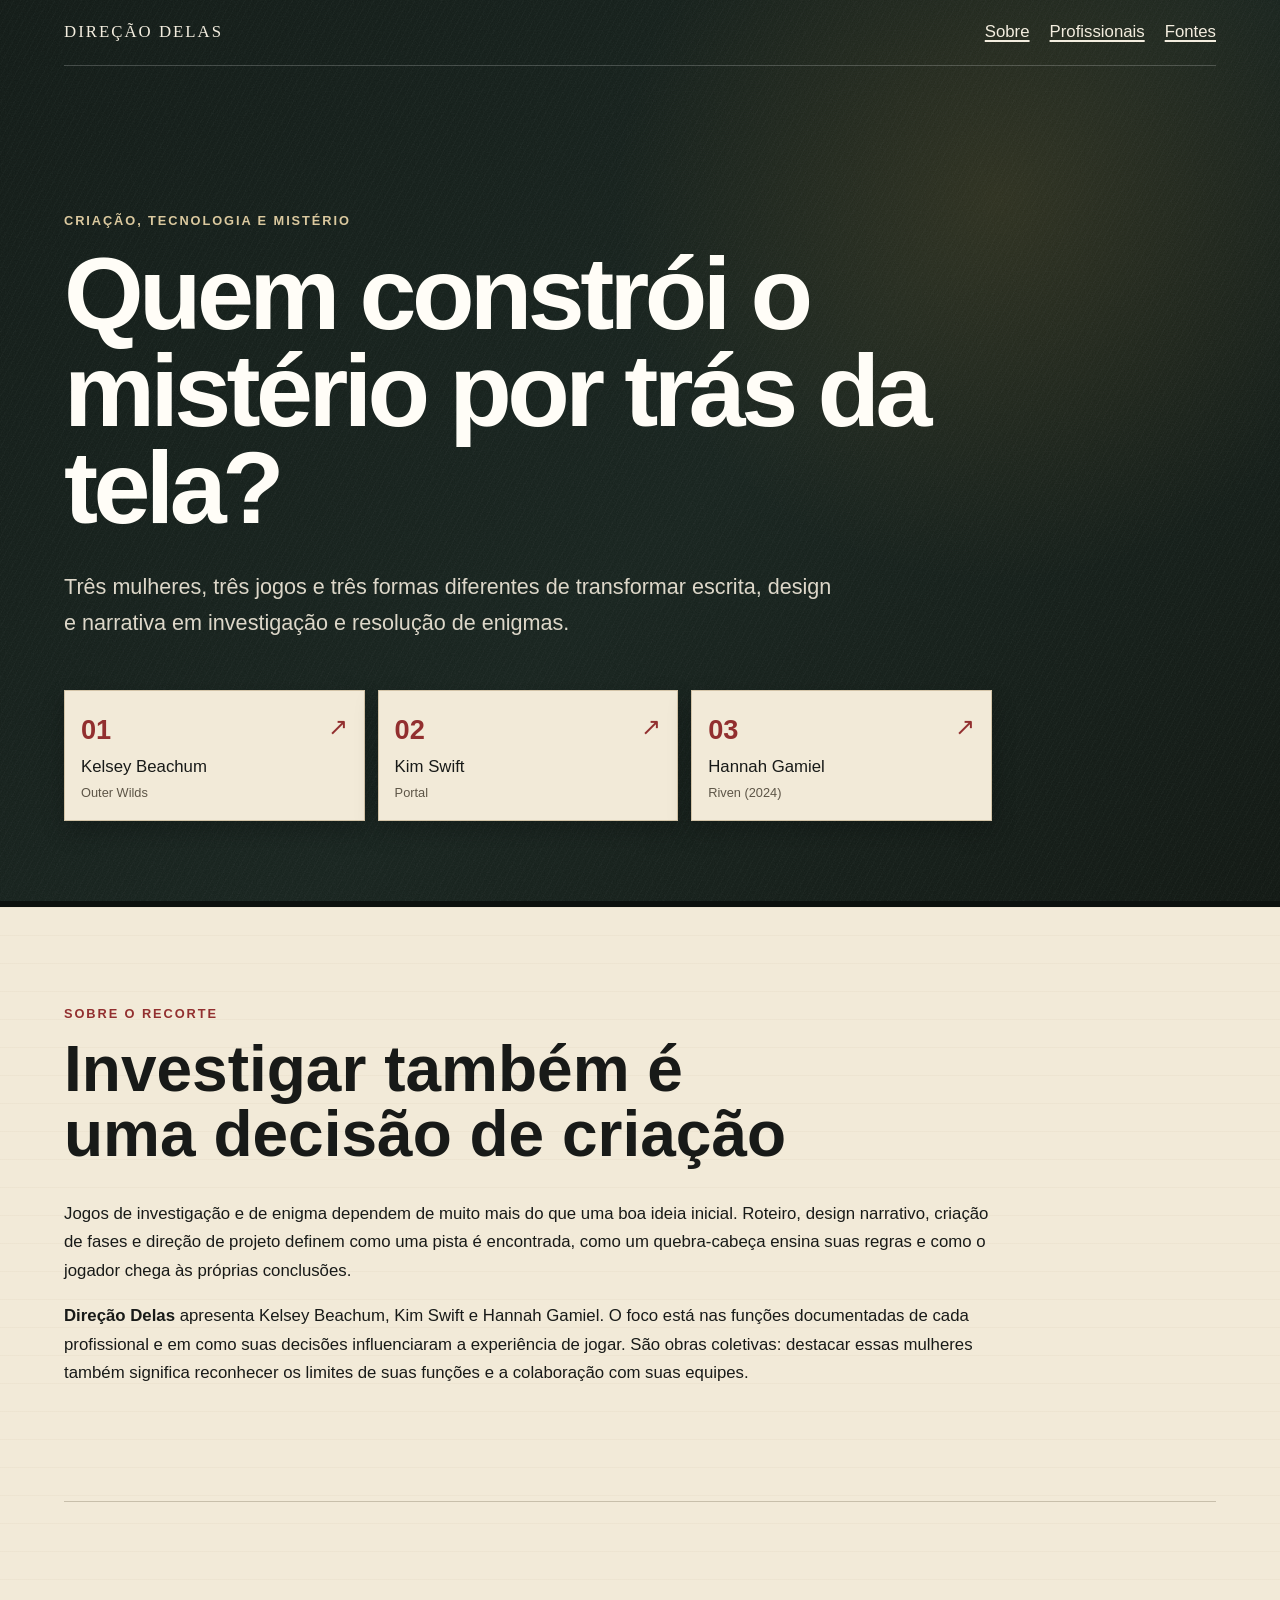
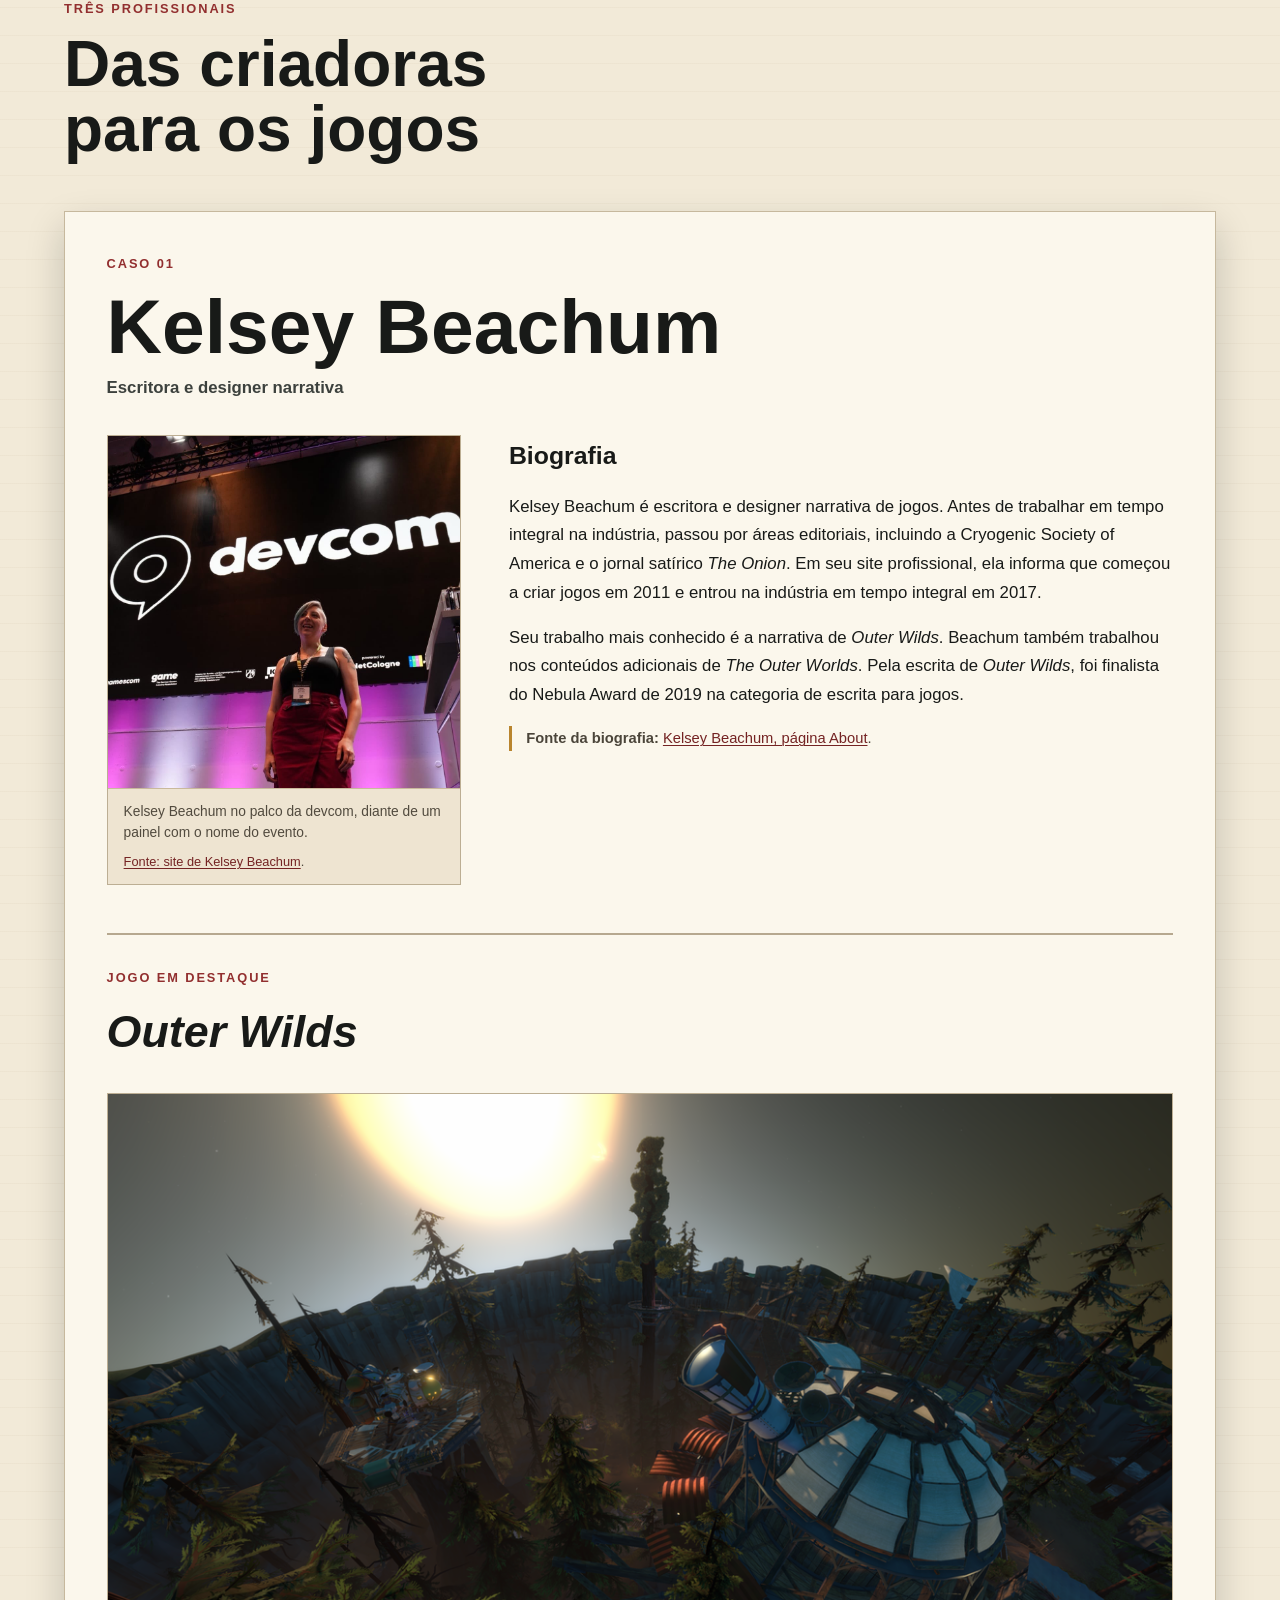
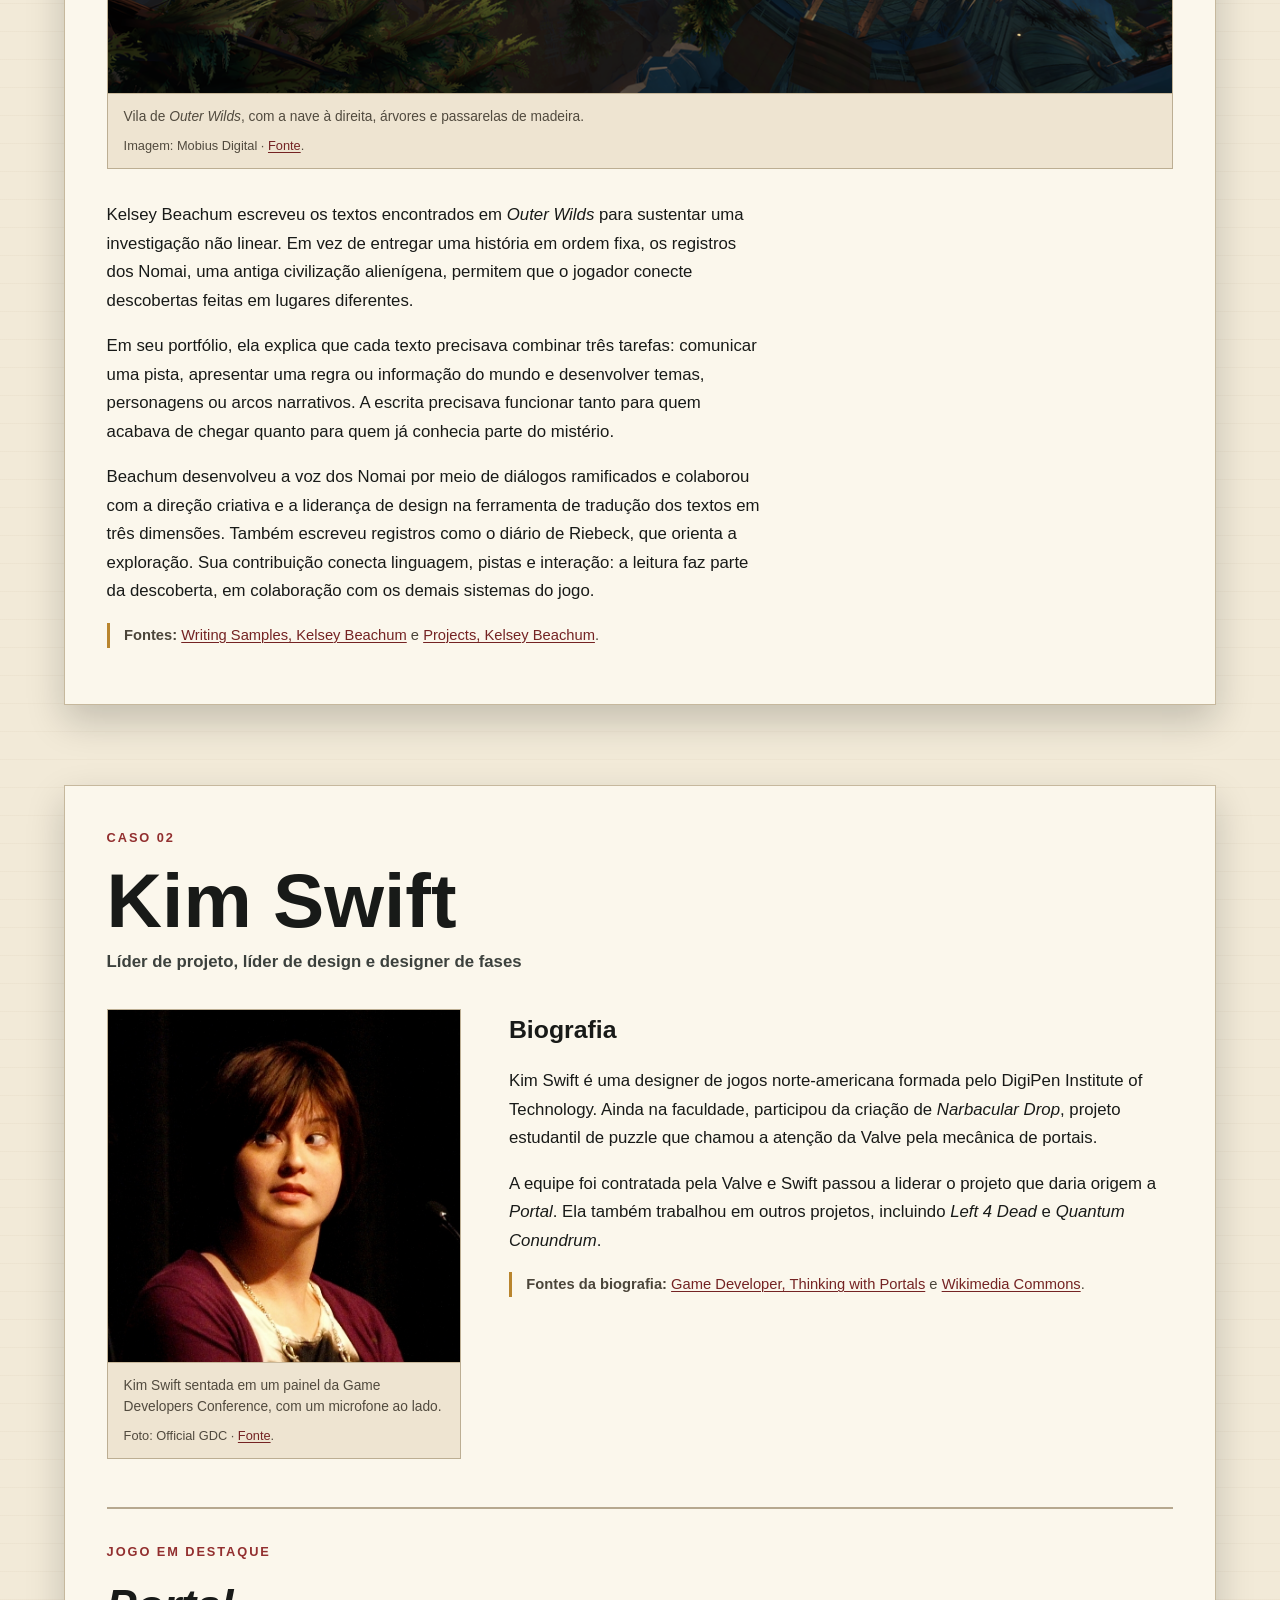
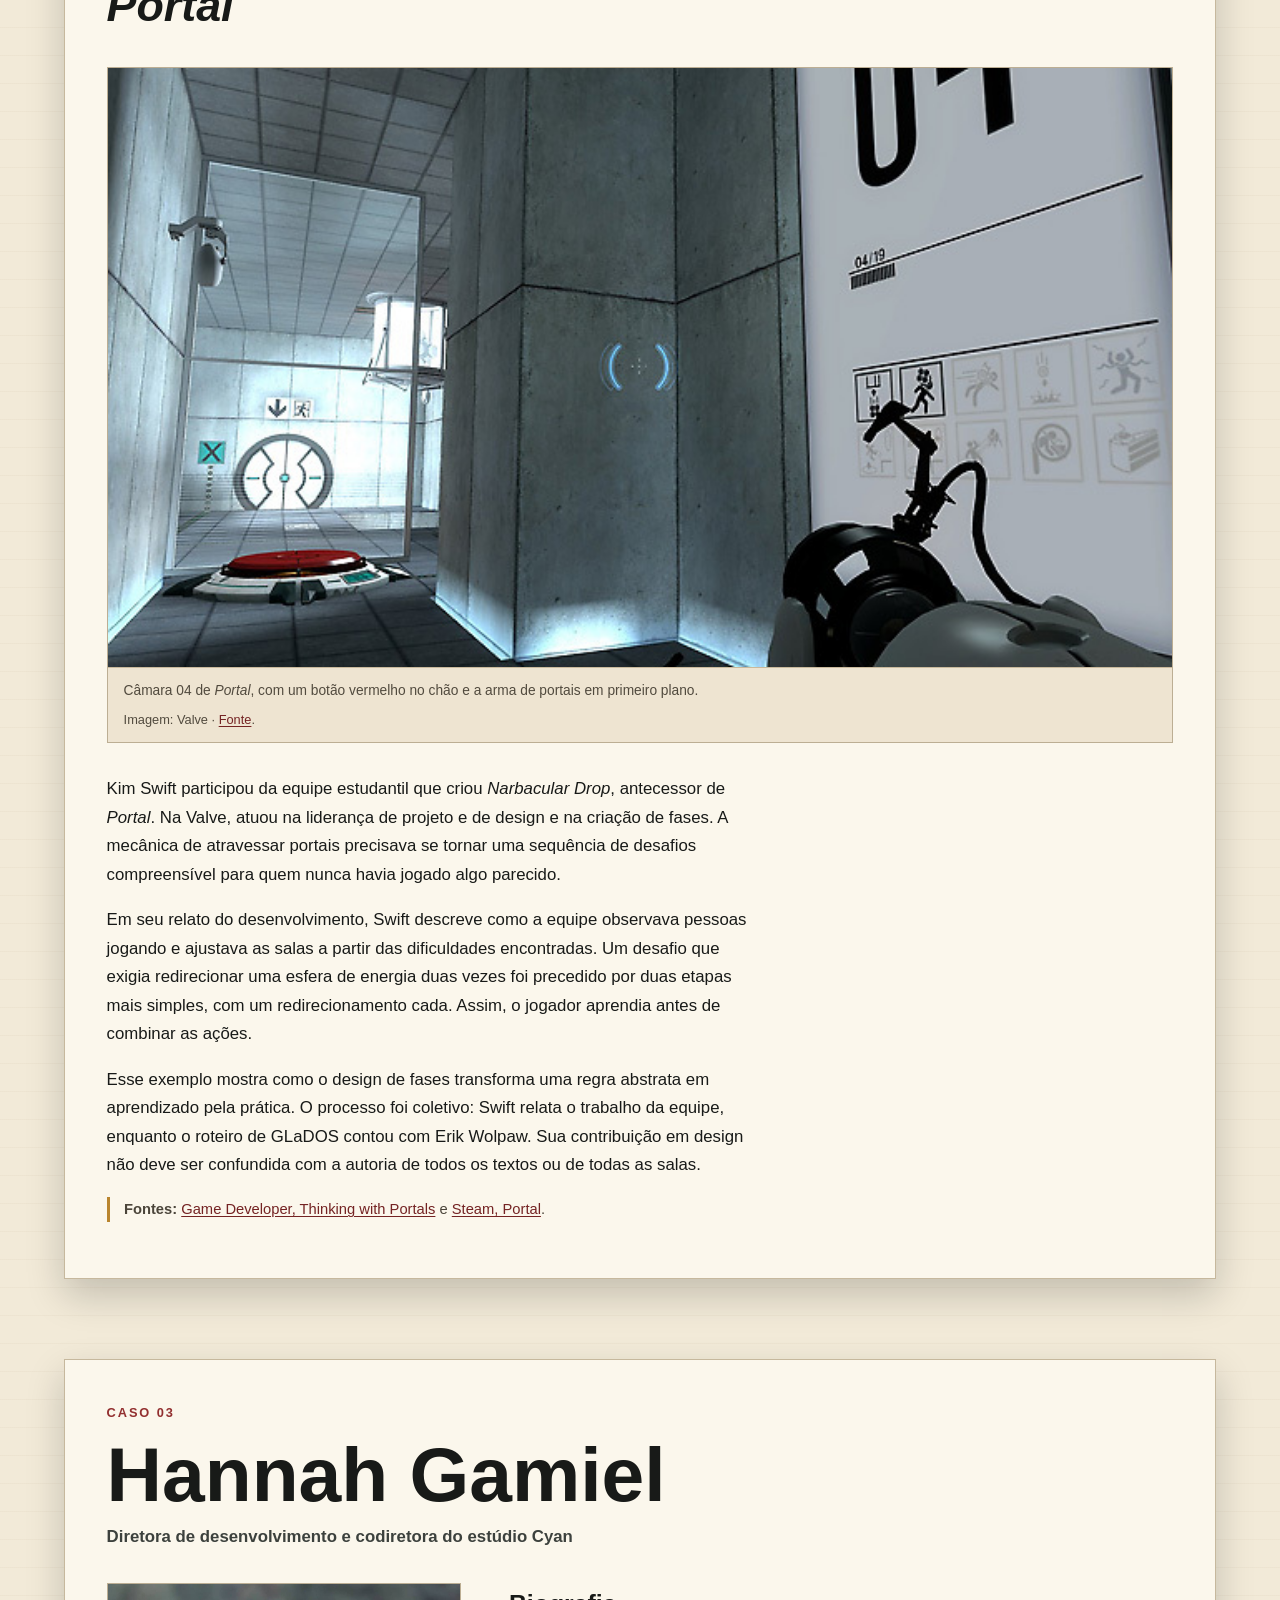
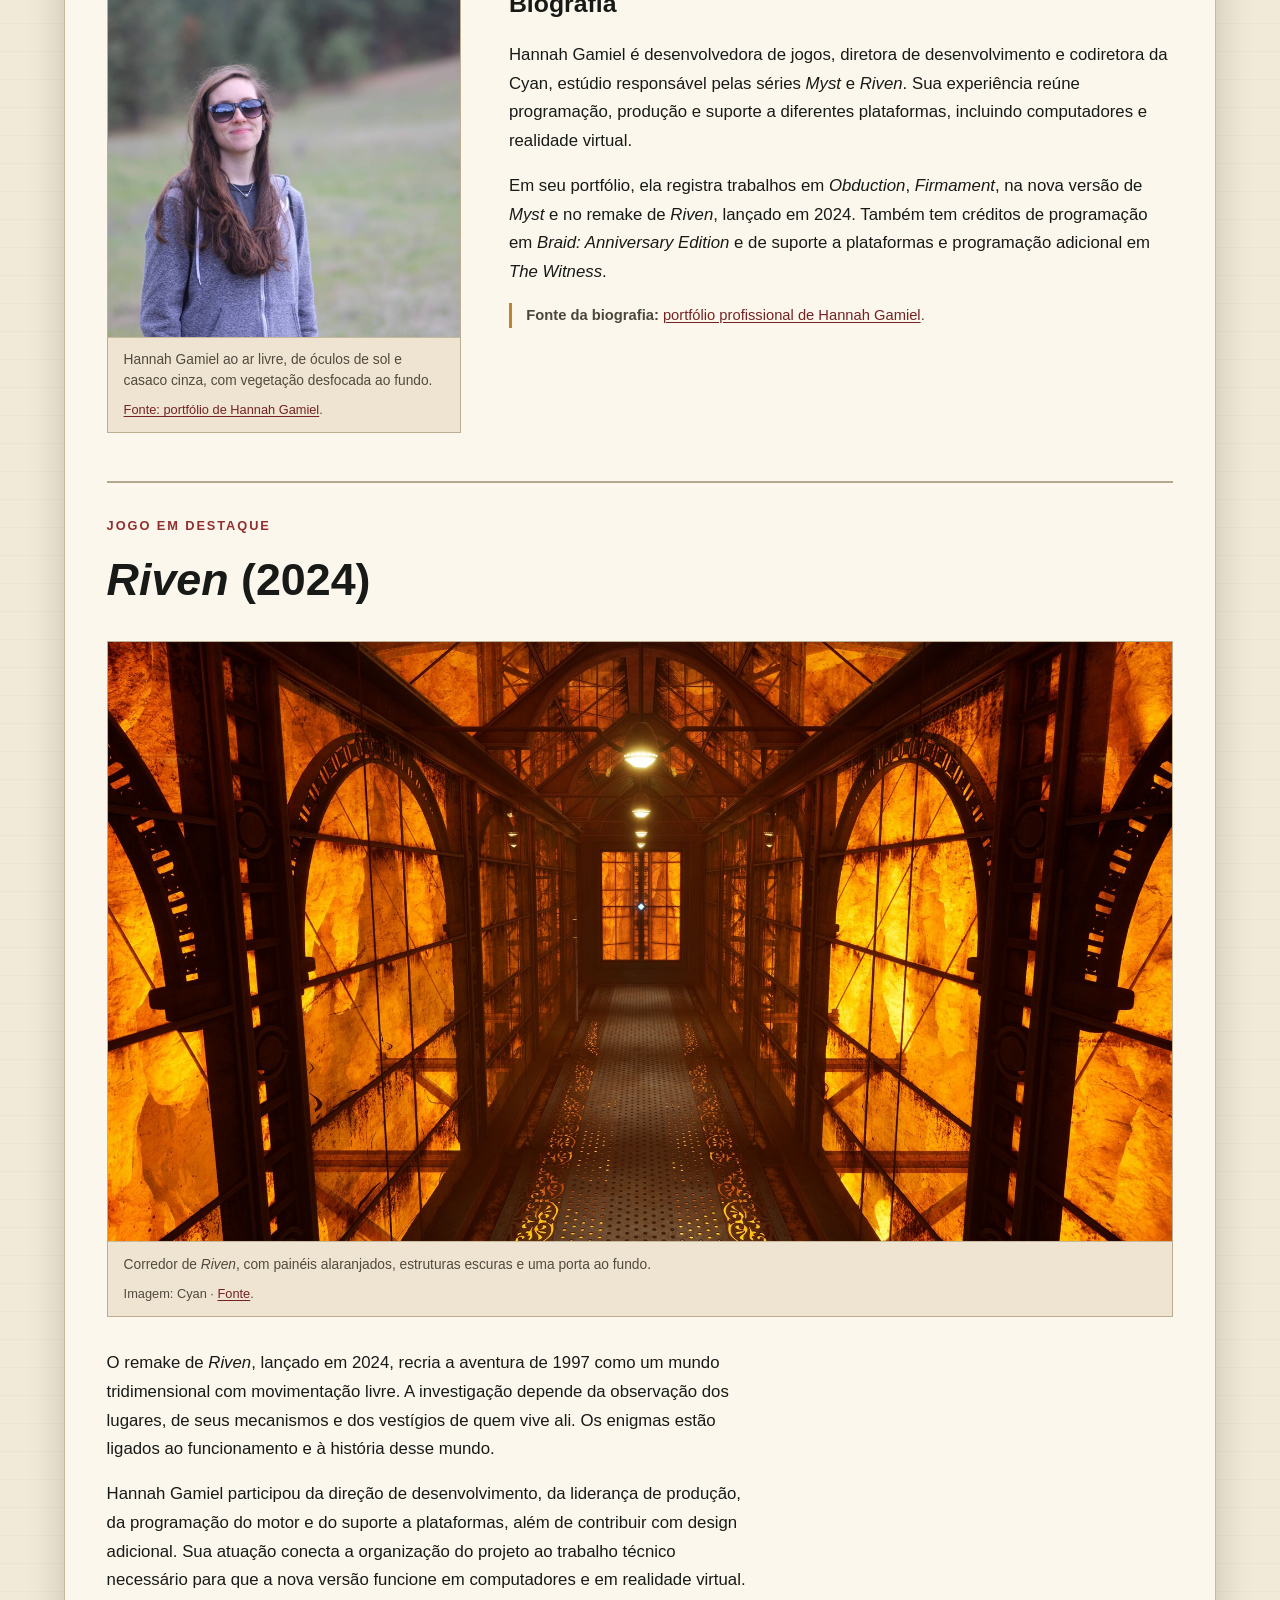
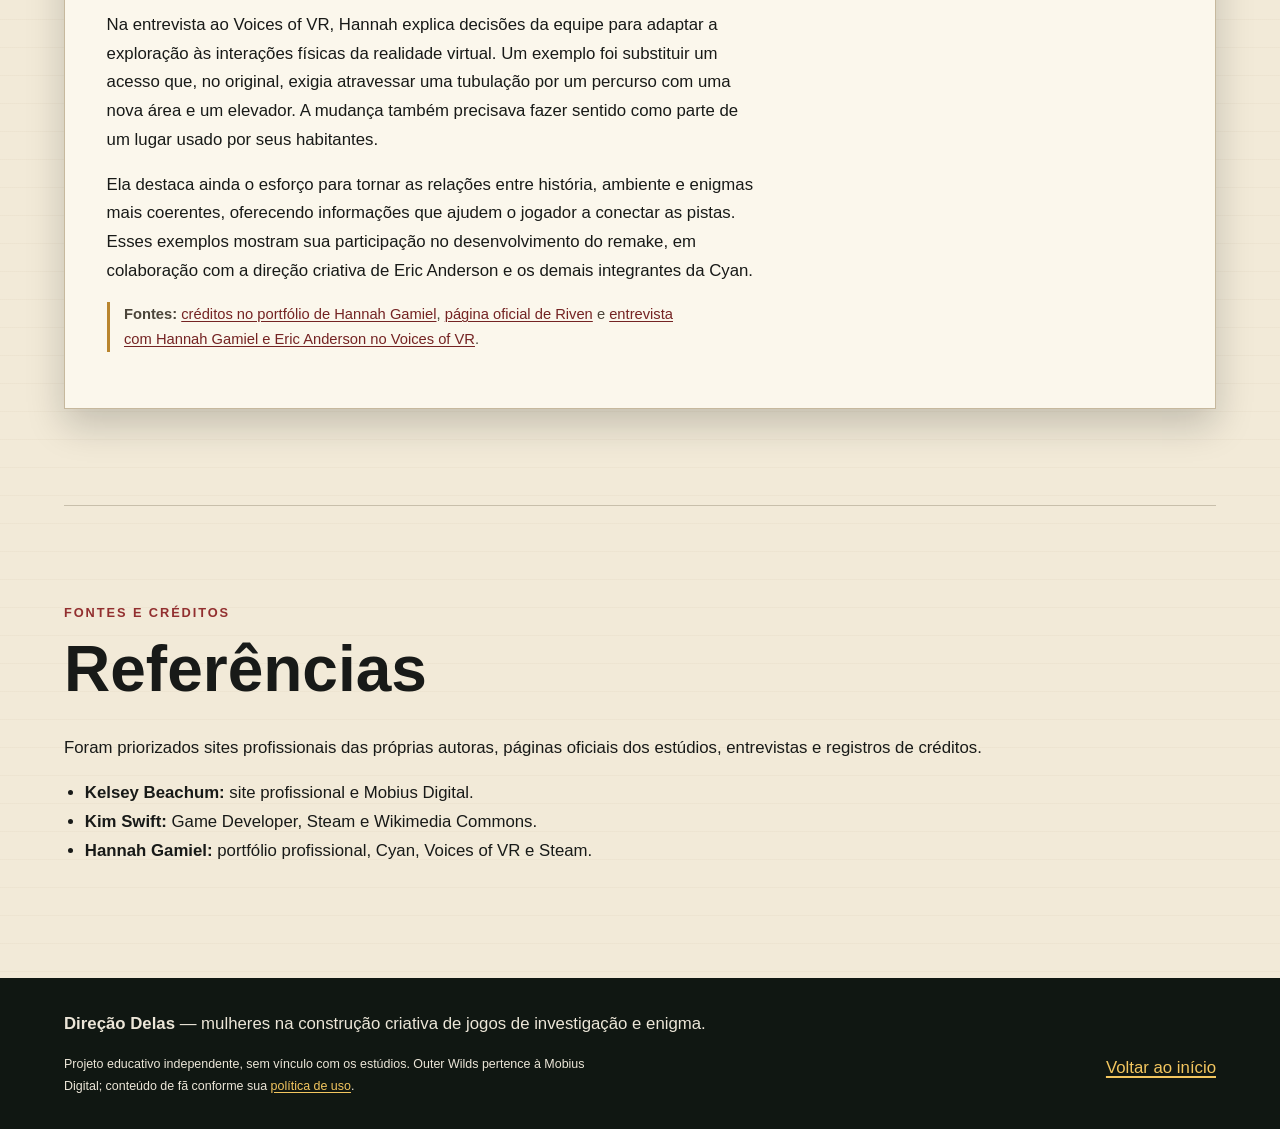
==== commit dc12b781: "Inclui Riven e Hannah Gamiel, detalha descrições e remove imagens descartadas" ====
--- a/direcao-delas/index.html
+++ b/direcao-delas/index.html
@@ -29,7 +29,7 @@
       <ol class="case-index" aria-label="Profissionais apresentadas no site">
         <li><a href="#kelsey"><strong>01</strong>Kelsey Beachum <small>Outer Wilds</small></a></li>
         <li><a href="#kim"><strong>02</strong>Kim Swift <small>Portal</small></a></li>
-        <li><a href="#tatiana"><strong>03</strong>Tatiana Delgado <small>Call of the Sea</small></a></li>
+        <li><a href="#hannah"><strong>03</strong>Hannah Gamiel <small>Riven (2024)</small></a></li>
       </ol>
     </section>
   </header>
@@ -39,7 +39,7 @@
       <p class="section-code">SOBRE O RECORTE</p>
       <h2>Investigar também é uma decisão de criação</h2>
       <p>Jogos de investigação e de enigma dependem de muito mais do que uma boa ideia inicial. Roteiro, design narrativo, criação de fases e direção de projeto definem como uma pista é encontrada, como um quebra-cabeça ensina suas regras e como o jogador chega às próprias conclusões.</p>
-      <p><strong>Direção Delas</strong> apresenta Kelsey Beachum, Kim Swift e Tatiana Delgado. O foco está nas funções documentadas de cada profissional e em como suas decisões influenciaram a experiência de jogar. São obras coletivas: destacar essas mulheres também significa reconhecer os limites de suas funções e a colaboração com suas equipes.</p>
+      <p><strong>Direção Delas</strong> apresenta Kelsey Beachum, Kim Swift e Hannah Gamiel. O foco está nas funções documentadas de cada profissional e em como suas decisões influenciaram a experiência de jogar. São obras coletivas: destacar essas mulheres também significa reconhecer os limites de suas funções e a colaboração com suas equipes.</p>
     </section>
 
     <section class="profiles" id="profissionais">
@@ -70,7 +70,7 @@
           <h4><cite>Outer Wilds</cite></h4>
 
           <figure class="game-image">
-            <img src="images/outer-wilds-village.png" alt="A vila de Outer Wilds entre árvores e passarelas de madeira, com a nave ao lado da plataforma de lançamento e o sol iluminando o horizonte." width="1100" height="619" loading="lazy" decoding="async">
+            <img src="images/outer-wilds-village.png" alt="Vista elevada da vila de Outer Wilds, cercada por árvores e paredes rochosas. A nave ocupa o lado direito da imagem, próxima a construções de madeira com telhados arredondados. Passarelas ligam plataformas em diferentes alturas, e uma estrutura alta se ergue na parte central. Um sol muito brilhante aparece acima da borda da cratera, enquanto as construções e a vegetação do primeiro plano ficam parcialmente na sombra." width="1100" height="619" loading="lazy" decoding="async">
             <figcaption>Vila de <cite>Outer Wilds</cite>, com a nave à direita, árvores e passarelas de madeira. <span class="caption-credit">Imagem: Mobius Digital · <a href="https://www.mobiusdigitalgames.com/outer-wilds.html">Fonte</a>.</span></figcaption>
           </figure>
           <p>Kelsey Beachum escreveu os textos encontrados em <cite>Outer Wilds</cite> para sustentar uma investigação não linear. Em vez de entregar uma história em ordem fixa, os registros dos Nomai, uma antiga civilização alienígena, permitem que o jogador conecte descobertas feitas em lugares diferentes.</p>
@@ -114,36 +114,36 @@
         </section>
       </article>
 
-      <article class="case-file" id="tatiana">
+      <article class="case-file" id="hannah">
         <p class="case-number">CASO 03</p>
-        <h3>Tatiana Delgado</h3>
-        <p class="role">Diretora criativa e cofundadora da Out of the Blue</p>
+        <h3>Hannah Gamiel</h3>
+        <p class="role">Diretora de desenvolvimento e codiretora do estúdio Cyan</p>
 
         <section class="profile-grid">
           <figure class="portrait">
-            <img src="images/tatiana-delgado.jpg" alt="Tatiana Delgado, de cabelo escuro e comprido, com um microfone junto ao rosto, diante de um fundo cinza." width="651" height="651" loading="lazy" decoding="async">
-            <figcaption>Tatiana Delgado com um microfone junto ao rosto, diante de um fundo cinza. <span class="caption-credit"><a href="https://www.immersivetechweek.co/person/tatiana-delgado/">Fonte: Immersive Tech Week</a>.</span></figcaption>
+            <img src="images/hannah-gamiel.jpg" alt="Retrato de Hannah Gamiel ao ar livre, com cabelo castanho comprido sobre os ombros e óculos de sol escuros. Ela aparece da cintura para cima, à esquerda do enquadramento, usando um casaco cinza com zíper sobre uma camiseta escura e um colar com pingente. Está voltada para a câmera, com um leve sorriso. O fundo desfocado tem uma faixa de vegetação verde e árvores em tons escuros." width="1365" height="1365" loading="lazy" decoding="async">
+            <figcaption>Hannah Gamiel ao ar livre, de óculos de sol e casaco cinza, com vegetação desfocada ao fundo. <span class="caption-credit"><a href="https://hannahgamiel.com/">Fonte: portfólio de Hannah Gamiel</a>.</span></figcaption>
           </figure>
           <section class="bio">
             <h4>Biografia</h4>
-            <p>Tatiana Delgado é designer de jogos, diretora criativa e cofundadora da Out of the Blue. Sua trajetória inclui a criação da Vertical Robot em 2017, onde ficou responsável pelo design de jogo e pelo design narrativo de <cite>Red Matter</cite>, uma aventura de enigmas em realidade virtual.</p>
-            <p>Em 2019, cofundou a Out of the Blue, dedicada a aventuras narrativas e quebra-cabeças. <cite>Call of the Sea</cite> foi o primeiro jogo do estúdio, reunindo exploração em primeira pessoa, investigação e uma história ambientada nos anos 1930.</p>
-            <p class="source-note"><strong>Fontes da biografia:</strong> <a href="https://www.immersivetechweek.co/person/tatiana-delgado/">Immersive Tech Week</a> e <a href="https://www.outbluegames.com/callofthesea">Out of the Blue</a>.</p>
+            <p>Hannah Gamiel é desenvolvedora de jogos, diretora de desenvolvimento e codiretora da Cyan, estúdio responsável pelas séries <cite>Myst</cite> e <cite>Riven</cite>. Sua experiência reúne programação, produção e suporte a diferentes plataformas, incluindo computadores e realidade virtual.</p>
+            <p>Em seu portfólio, ela registra trabalhos em <cite>Obduction</cite>, <cite>Firmament</cite>, na nova versão de <cite>Myst</cite> e no remake de <cite>Riven</cite>, lançado em 2024. Também tem créditos de programação em <cite>Braid: Anniversary Edition</cite> e de suporte a plataformas e programação adicional em <cite>The Witness</cite>.</p>
+            <p class="source-note"><strong>Fonte da biografia:</strong> <a href="https://hannahgamiel.com/">portfólio profissional de Hannah Gamiel</a>.</p>
           </section>
         </section>
 
         <section class="game-block">
           <p class="game-label">JOGO EM DESTAQUE</p>
-          <h4><cite>Call of the Sea</cite></h4>
+          <h4><cite>Riven</cite> (2024)</h4>
           <figure class="game-image">
-            <img src="images/call-of-the-sea.png" alt="Interior de uma cabana de madeira em Call of the Sea, com teto de palha, mesa com livros e garrafas, uma rede e vegetação tropical ao fundo." width="2500" height="1406" loading="lazy" decoding="async">
-            <figcaption>Cabana de madeira em <cite>Call of the Sea</cite>, com uma mesa, uma rede e vegetação tropical ao fundo. <span class="caption-credit">Imagem: Out of the Blue · <a href="https://www.outbluegames.com/callofthesea">Fonte</a>.</span></figcaption>
+            <img src="images/riven-2024.jpg" alt="Cena em primeira pessoa de Riven mostrando um corredor estreito e simétrico, cercado por grandes painéis translúcidos em tons de âmbar e laranja. Armações escuras, barras e arcos sustentam as paredes e o teto. Uma sequência de luminárias suspensas acompanha o centro do corredor até uma porta fechada ao fundo. O piso metálico tem pequenos furos e faixas ornamentadas nas laterais. No centro da porta aparece um pequeno marcador azul-claro." width="1920" height="1080" loading="lazy" decoding="async">
+            <figcaption>Corredor de <cite>Riven</cite>, com painéis alaranjados, estruturas escuras e uma porta ao fundo. <span class="caption-credit">Imagem: Cyan · <a href="https://store.steampowered.com/app/1712350/Riven/">Fonte</a>.</span></figcaption>
           </figure>
-          <p>Em <cite>Call of the Sea</cite>, Norah procura a expedição desaparecida de seu marido em uma ilha do Pacífico Sul. O jogador examina os cenários, reúne pistas e resolve enigmas para avançar na investigação.</p>
-          <p>Como diretora criativa, Tatiana Delgado participou da definição da proposta que orientou o trabalho da equipe. Em entrevista à Game Developer, ela explica que o estúdio queria inverter uma estrutura comum às histórias de Lovecraft: acompanhar uma mulher determinada em uma jornada de descoberta e aceitação, em vez de uma personagem passiva conduzida à loucura.</p>
-          <p>Essa intenção orientou a apresentação do mundo. Delgado descreve a escolha de cores vivas e a divisão em capítulos para que luz, clima e ambientes acompanhassem as emoções de Norah. O processo exigiu colaboração entre arte, design e narrativa, com direção de arte de Daniel Nombela e conceitos visuais de José Leote.</p>
-          <p>Em texto publicado no PlayStation Blog, Delgado também explica que a equipe buscou ligar os enigmas à história e às emoções da protagonista. Os desafios fazem parte dos lugares explorados e da investigação, em vez de aparecerem como atividades isoladas.</p>
-          <p class="source-note"><strong>Fontes:</strong> <a href="https://www.gamedeveloper.com/business/creating-a-visual-language-that-makes-sense-of-the-madness-in-i-call-of-the-sea-i-">entrevista com Tatiana Delgado na Game Developer</a> e <a href="https://blog.playstation.com/2021/05/10/escape-from-madness-in-call-of-the-sea-on-ps4-and-ps5-out-tomorrow/">artigo de Tatiana Delgado no PlayStation Blog</a>.</p>
+          <p>O remake de <cite>Riven</cite>, lançado em 2024, recria a aventura de 1997 como um mundo tridimensional com movimentação livre. A investigação depende da observação dos lugares, de seus mecanismos e dos vestígios de quem vive ali. Os enigmas estão ligados ao funcionamento e à história desse mundo.</p>
+          <p>Hannah Gamiel participou da direção de desenvolvimento, da liderança de produção, da programação do motor e do suporte a plataformas, além de contribuir com design adicional. Sua atuação conecta a organização do projeto ao trabalho técnico necessário para que a nova versão funcione em computadores e em realidade virtual.</p>
+          <p>Na entrevista ao Voices of VR, Hannah explica decisões da equipe para adaptar a exploração às interações físicas da realidade virtual. Um exemplo foi substituir um acesso que, no original, exigia atravessar uma tubulação por um percurso com uma nova área e um elevador. A mudança também precisava fazer sentido como parte de um lugar usado por seus habitantes.</p>
+          <p>Ela destaca ainda o esforço para tornar as relações entre história, ambiente e enigmas mais coerentes, oferecendo informações que ajudem o jogador a conectar as pistas. Esses exemplos mostram sua participação no desenvolvimento do remake, em colaboração com a direção criativa de Eric Anderson e os demais integrantes da Cyan.</p>
+          <p class="source-note"><strong>Fontes:</strong> <a href="https://hannahgamiel.com/">créditos no portfólio de Hannah Gamiel</a>, <a href="https://cyan.com/games/riven/">página oficial de Riven</a> e <a href="https://voicesofvr.com/1417-kicking-off-venice-immersive-converge-with-translating-riven-classic-point-and-click-adventure-to-open-world-vr-puzzler/">entrevista com Hannah Gamiel e Eric Anderson no Voices of VR</a>.</p>
         </section>
       </article>
     </section>
@@ -155,7 +155,7 @@
       <ul>
         <li><strong>Kelsey Beachum:</strong> site profissional e Mobius Digital.</li>
         <li><strong>Kim Swift:</strong> Game Developer, Steam e Wikimedia Commons.</li>
-        <li><strong>Tatiana Delgado:</strong> Out of the Blue, Immersive Tech Week, Game Developer e PlayStation Blog.</li>
+        <li><strong>Hannah Gamiel:</strong> portfólio profissional, Cyan, Voices of VR e Steam.</li>
       </ul>
     </section>
   </main>
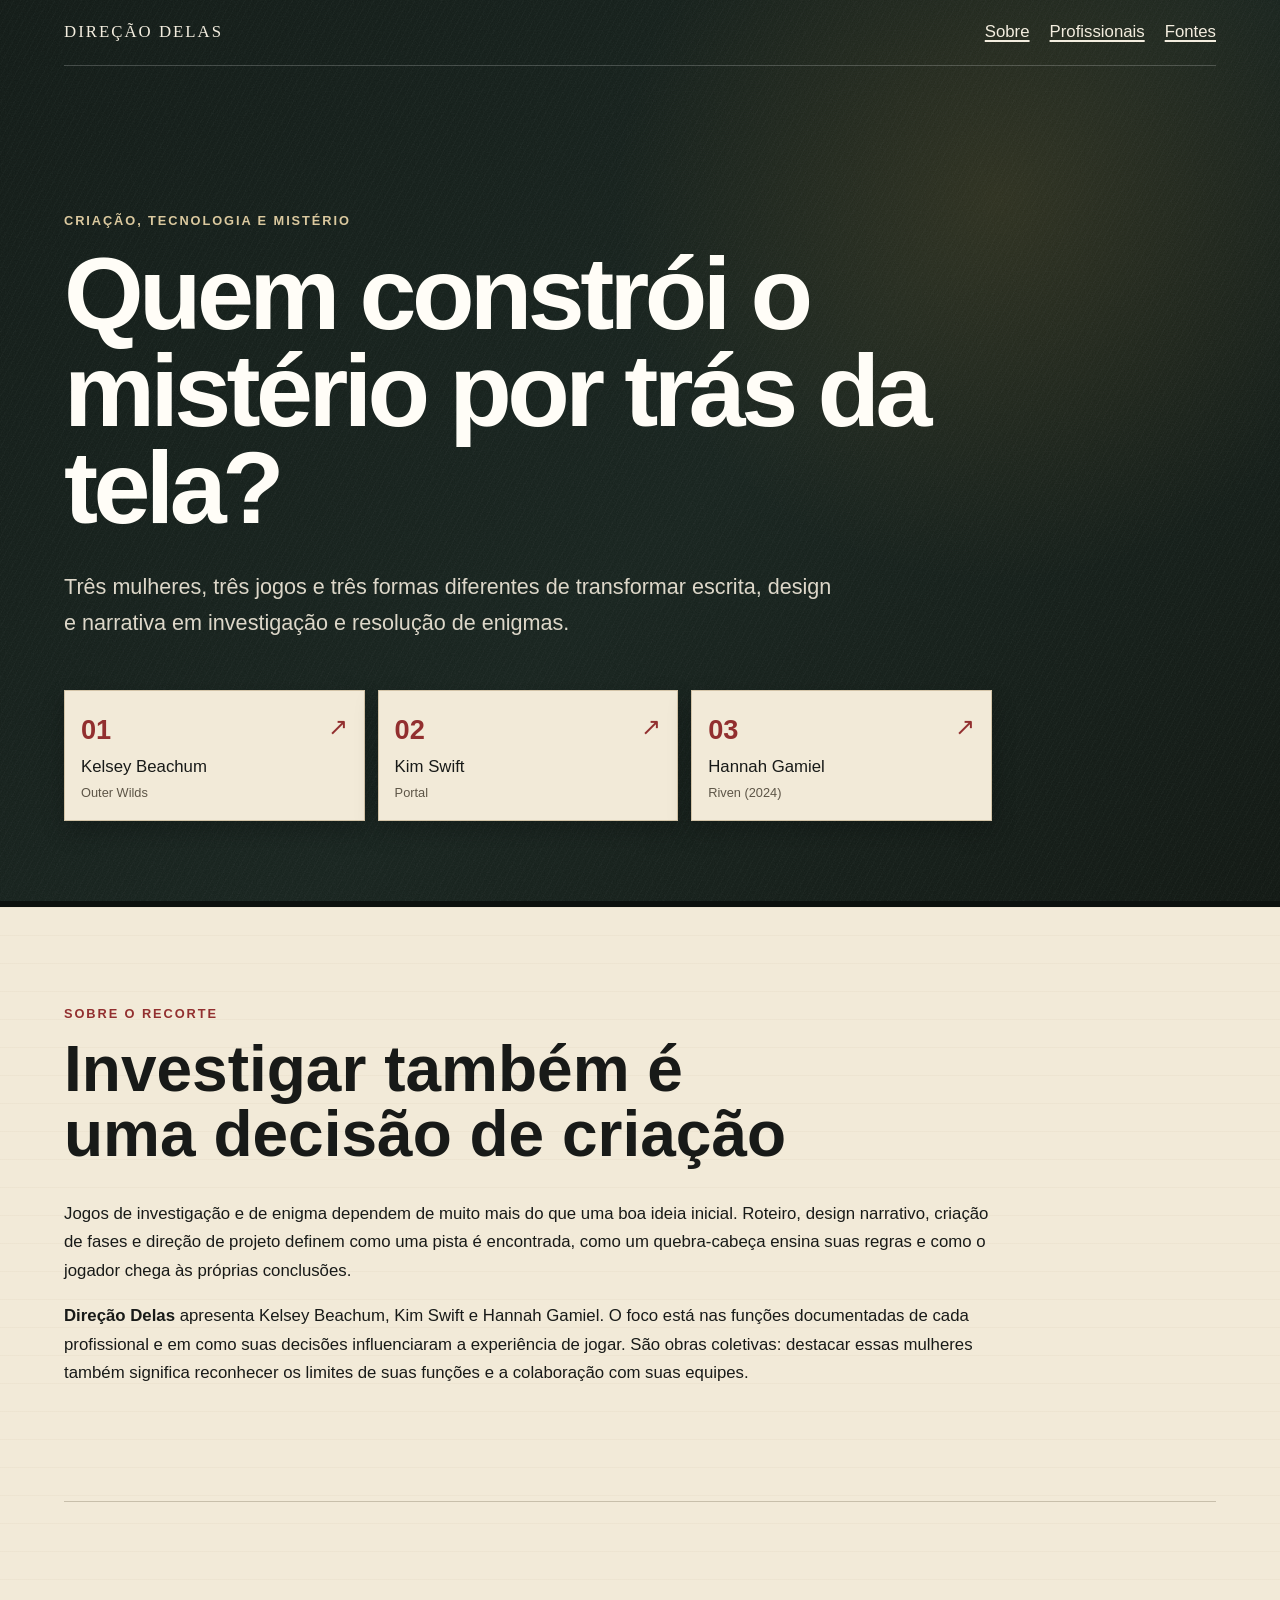
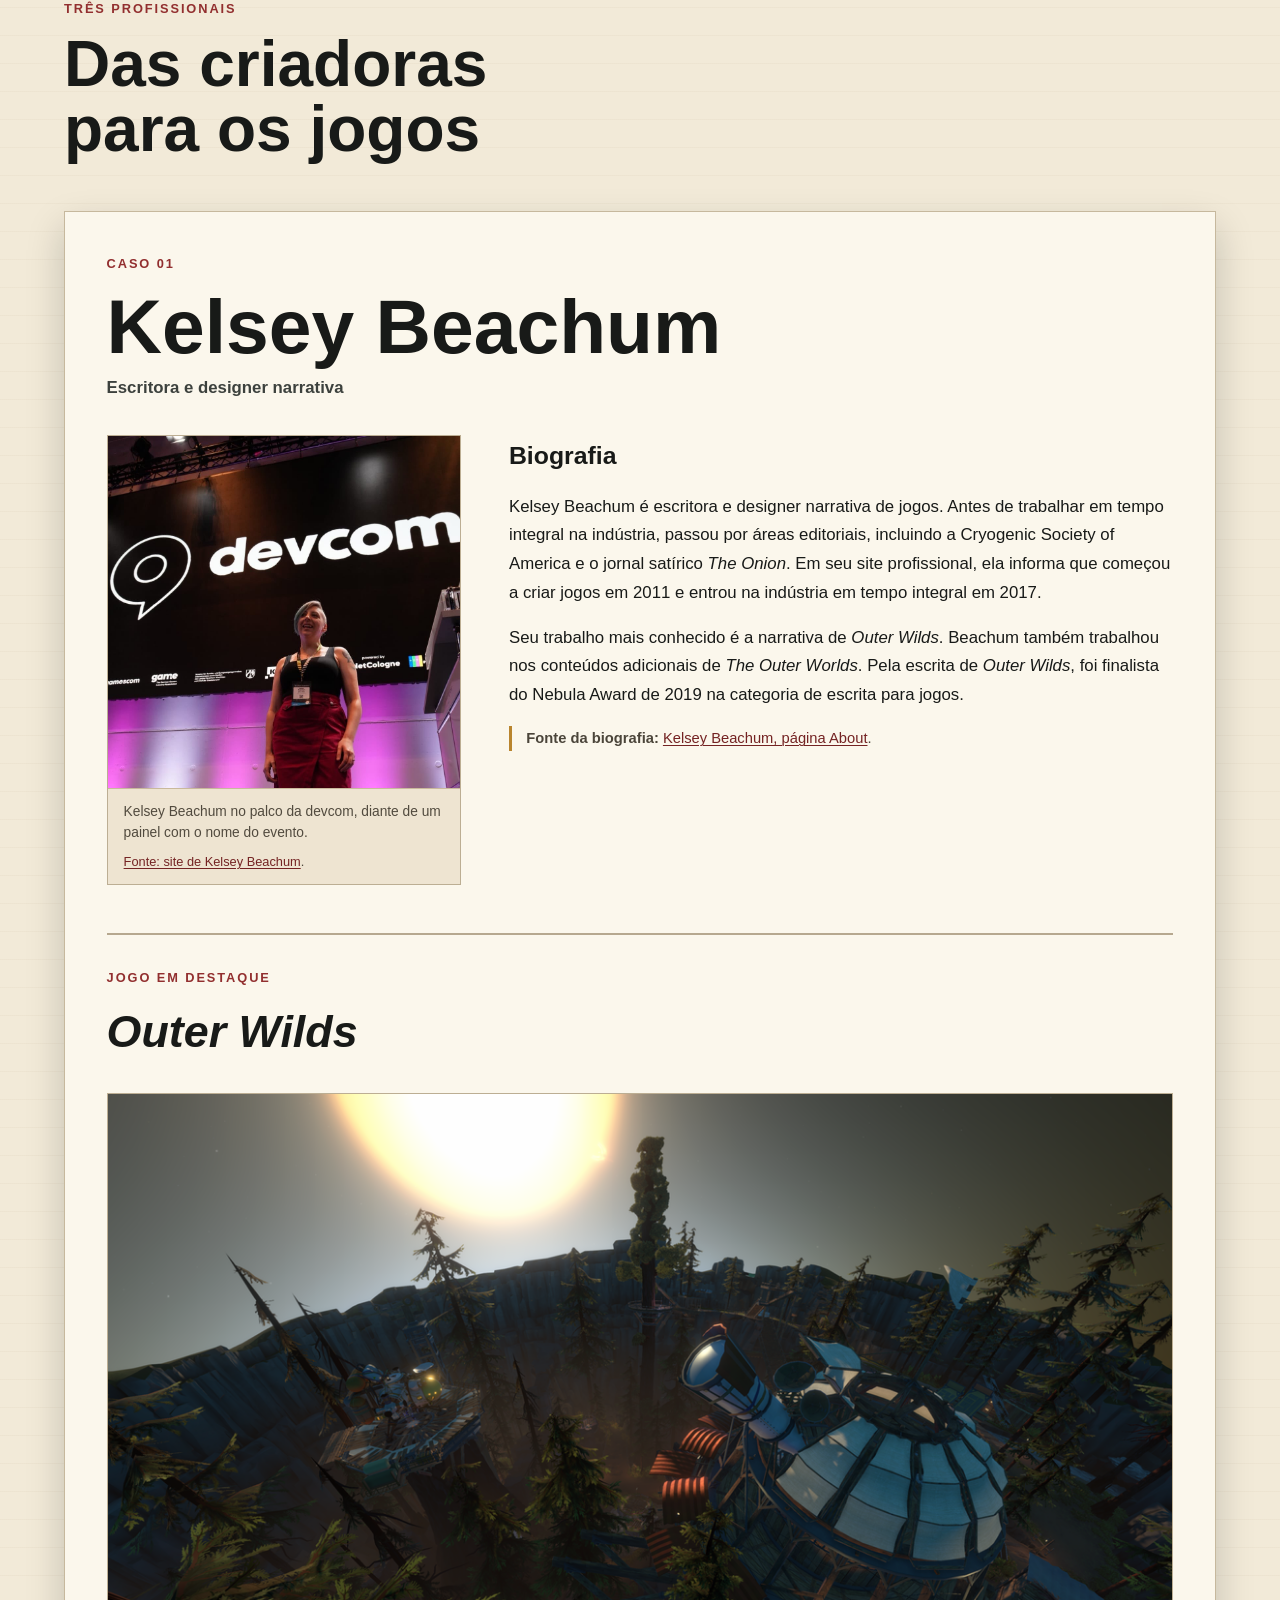
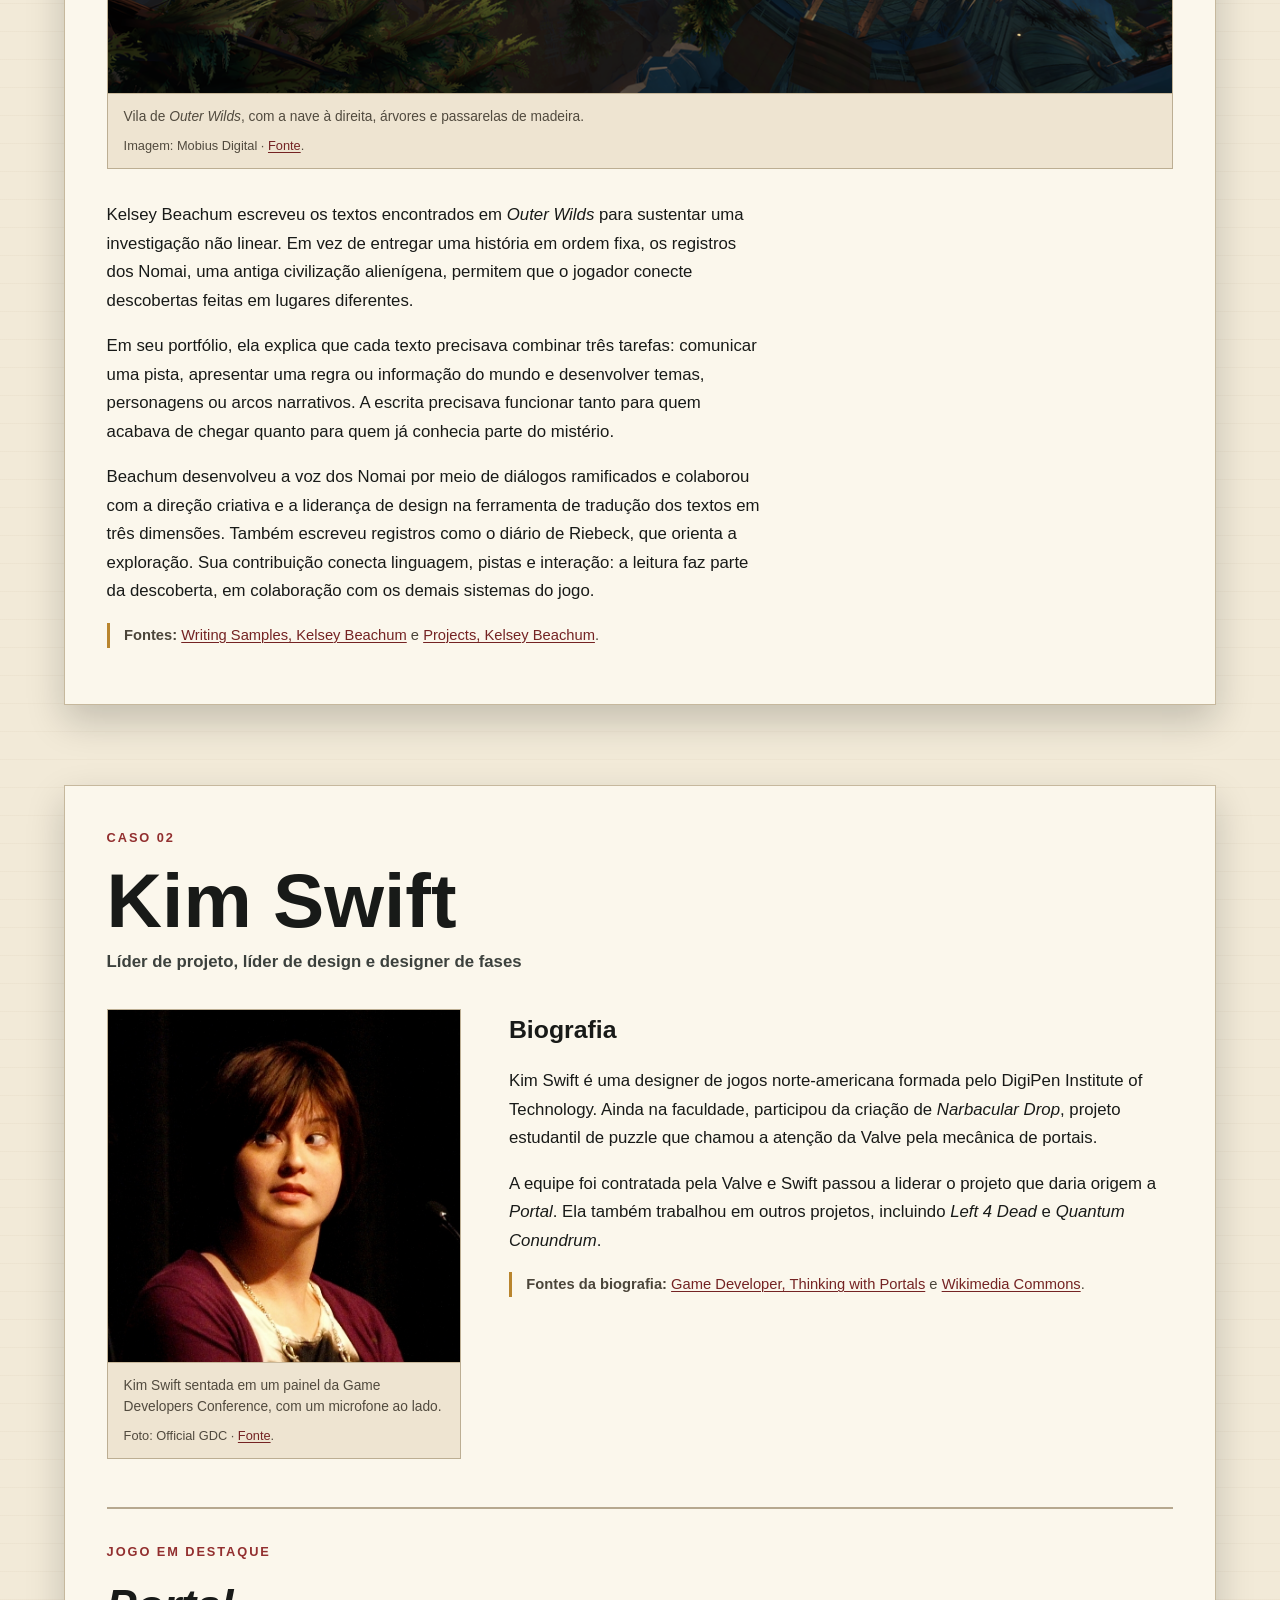
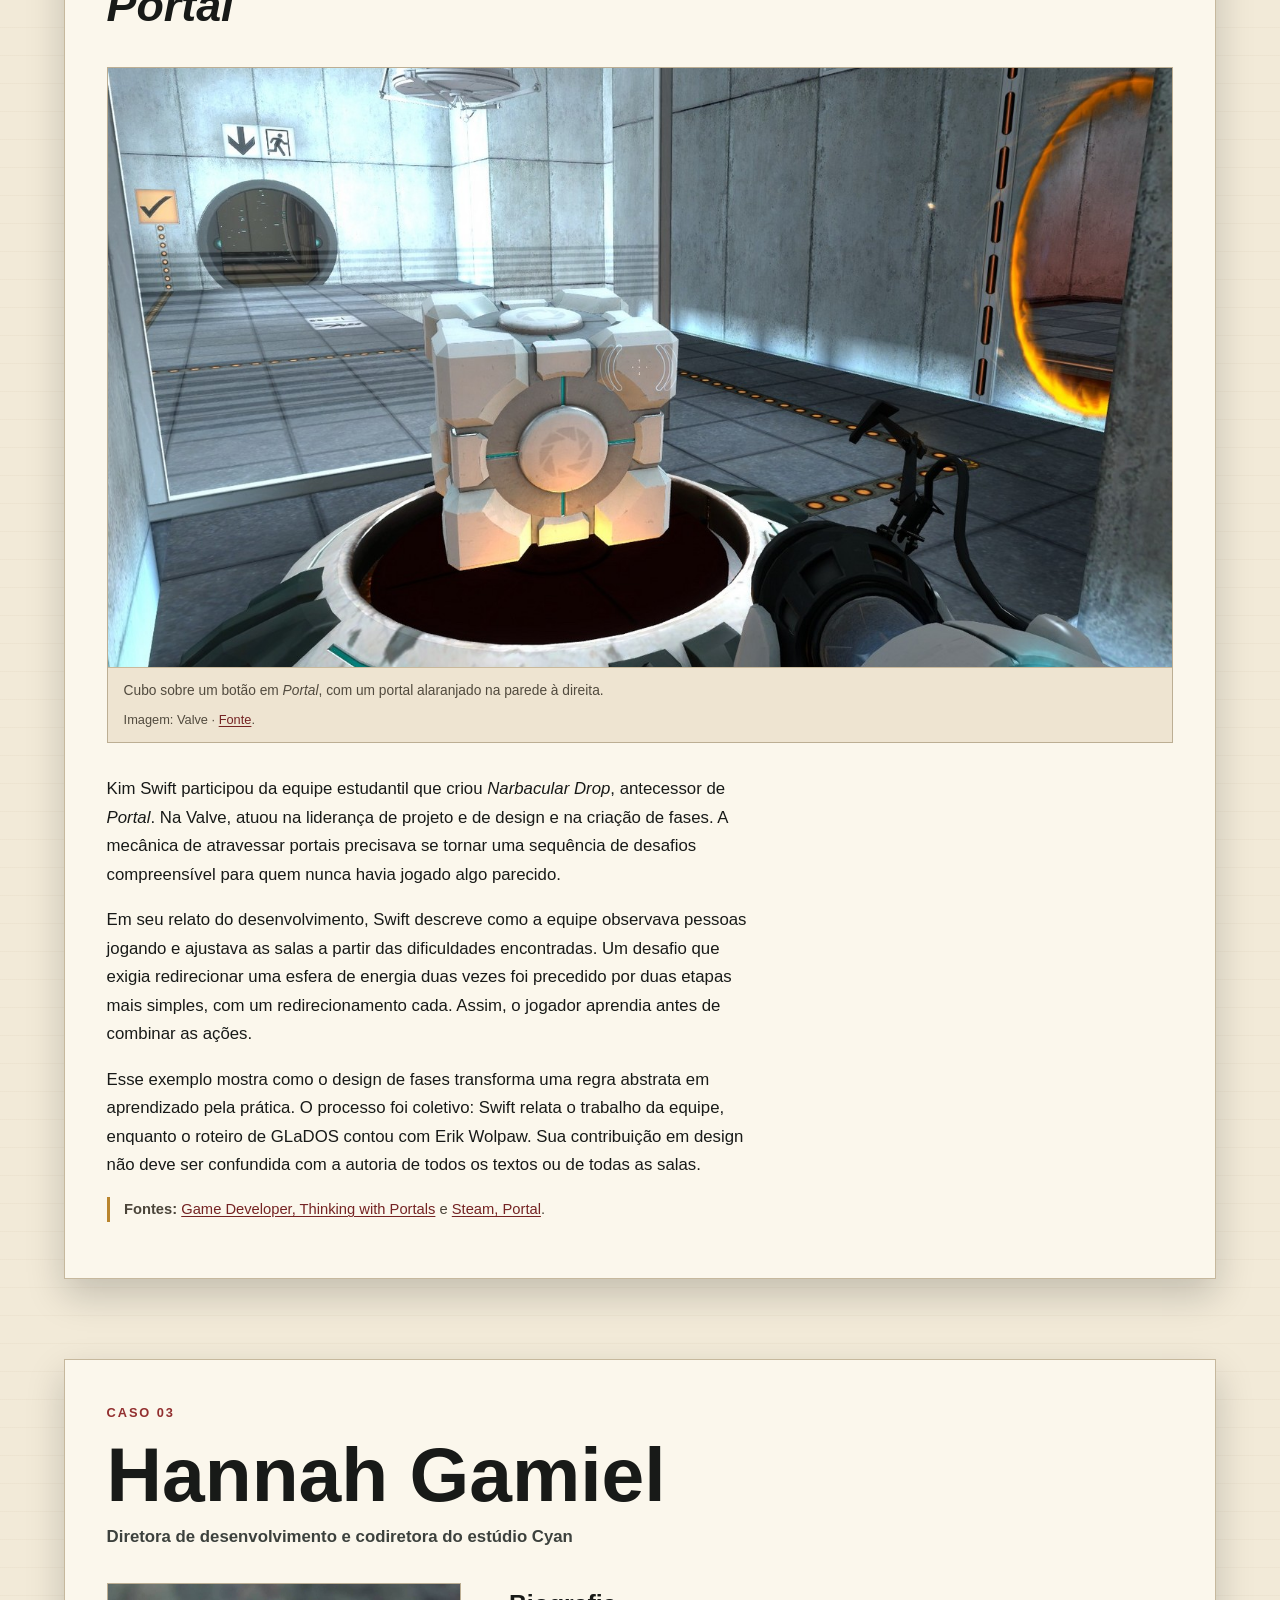
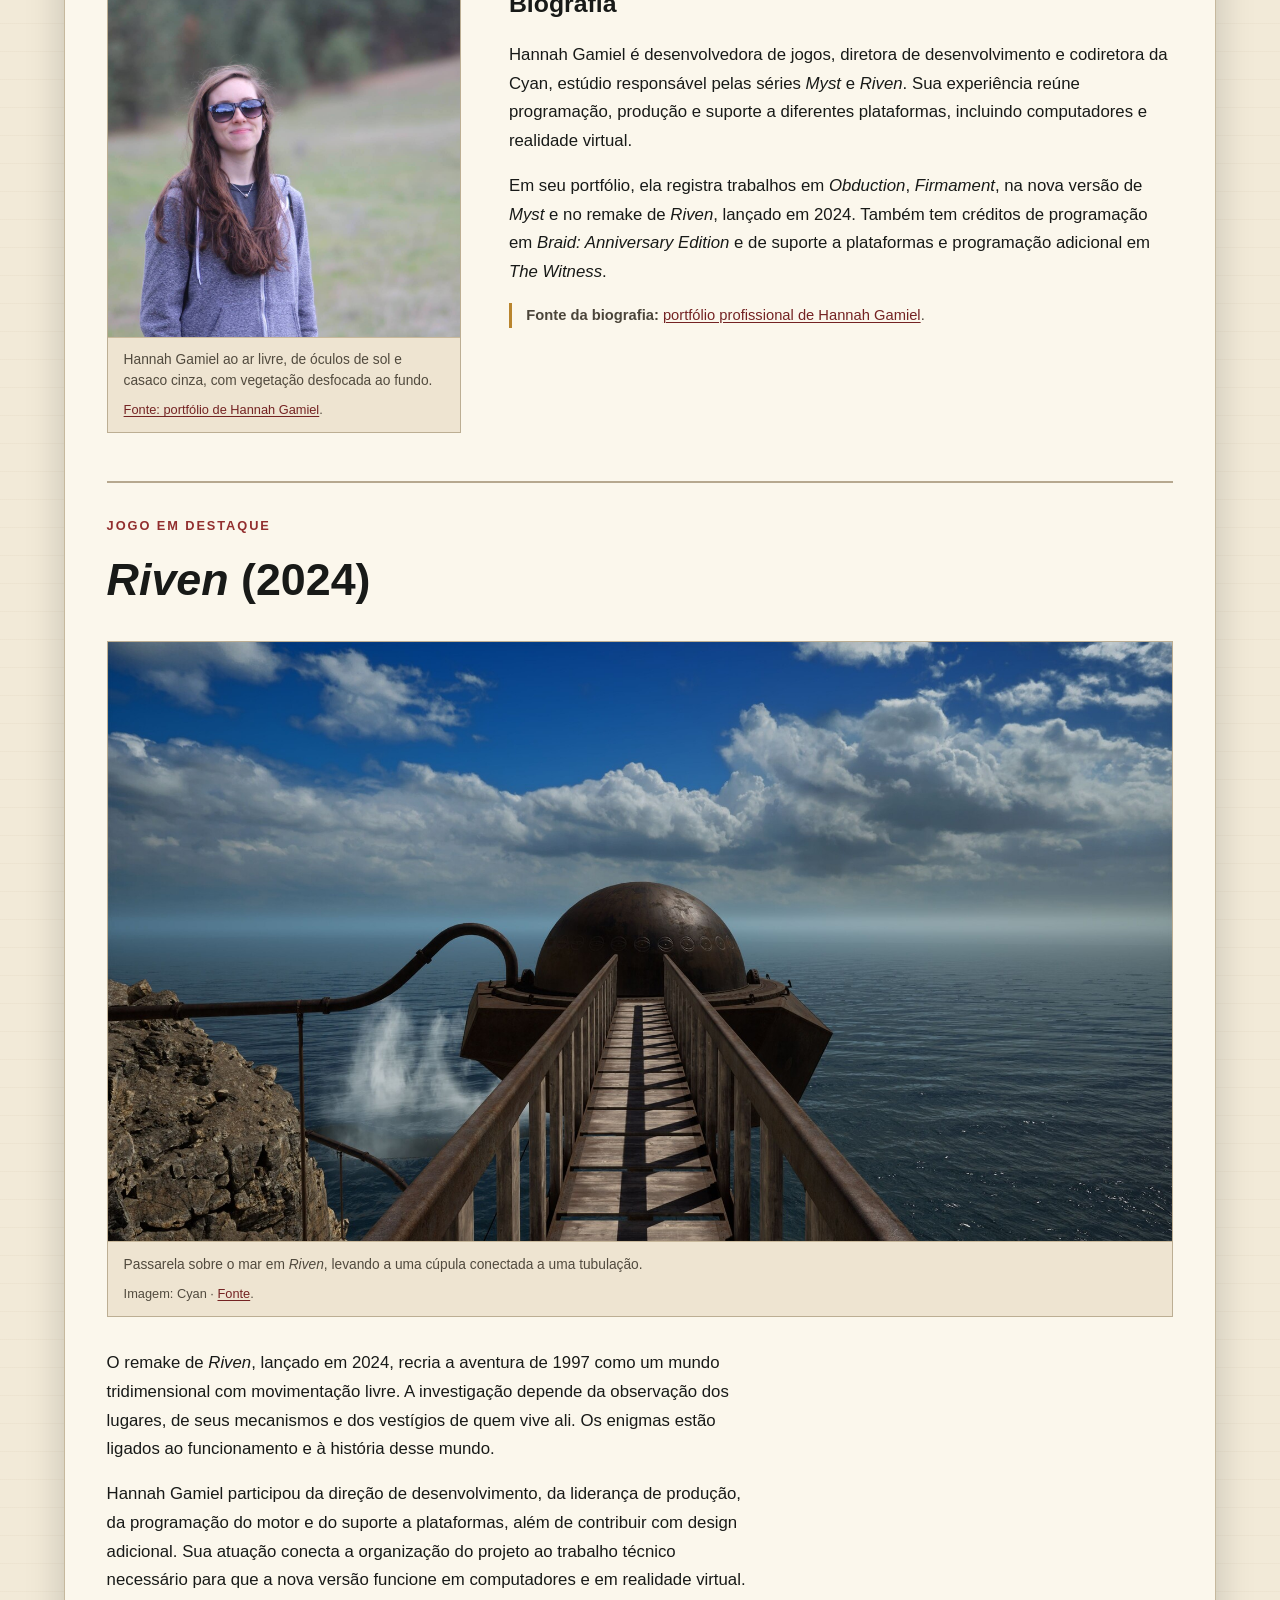
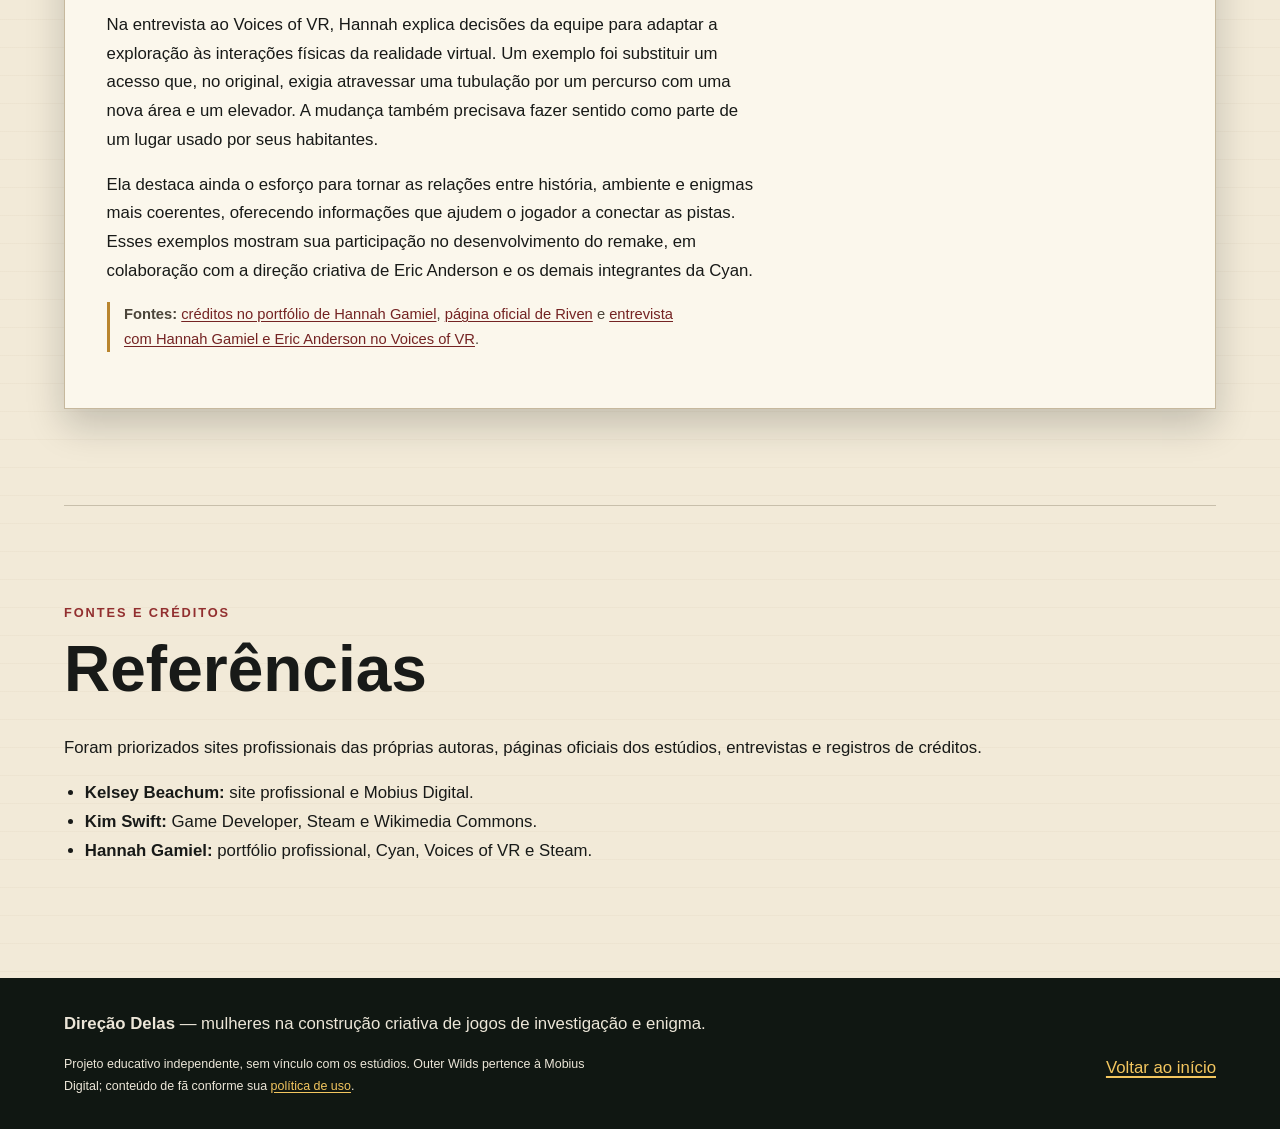
==== commit 13f72eb7: "Restaura logo original e troca capturas de Riven e Portal" ====
--- a/direcao-delas/index.html
+++ b/direcao-delas/index.html
@@ -6,7 +6,8 @@
   <meta name="description" content="Direção Delas: três mulheres que participaram da construção criativa de grandes jogos de investigação, mistério e puzzle.">
   <title>Direção Delas | Mulheres e jogos de investigação</title>
   <meta name="theme-color" content="#17231e">
-  <link rel="icon" href="favicon.svg" type="image/svg+xml">
+  <link rel="icon" href="images/direcao-delas-logo.png" type="image/png">
+  <link rel="apple-touch-icon" href="images/direcao-delas-logo.png">
   <link rel="stylesheet" href="styles.css">
 </head>
 <body>
@@ -104,8 +105,8 @@
           <h4><cite>Portal</cite></h4>
 
           <figure class="game-image">
-            <img src="images/portal.jpg" alt="Cena em primeira pessoa de Portal dentro de uma câmara de testes branca e cinza. A arma de portais aparece no canto inferior direito, com uma mira azul no centro da tela. À esquerda há um corredor com um grande botão vermelho no chão e uma câmera de vigilância na parede; à direita, um painel identifica a câmara como “04” e exibe vários pictogramas de teste." width="1280" height="720" loading="lazy" decoding="async">
-            <figcaption>Câmara 04 de <cite>Portal</cite>, com um botão vermelho no chão e a arma de portais em primeiro plano. <span class="caption-credit">Imagem: Valve · <a href="https://store.steampowered.com/app/400/">Fonte</a>.</span></figcaption>
+            <img src="images/portal-test-chamber.jpg" alt="Cena em primeira pessoa de Portal, com um cubo branco apoiado sobre um botão circular no centro da sala. A arma de portais aparece no canto inferior direito. Na parede à direita há um portal alaranjado, pelo qual se vê outra parte da câmara. Ao fundo, uma divisória de vidro separa uma área com piso e paredes cinza, uma porta redonda aberta e placas com uma seta, uma figura correndo e uma marca de confirmação. Pequenos pontos de luz laranja acompanham o chão." width="1440" height="1080" loading="lazy" decoding="async">
+            <figcaption>Cubo sobre um botão em <cite>Portal</cite>, com um portal alaranjado na parede à direita. <span class="caption-credit">Imagem: Valve · <a href="https://store.steampowered.com/app/400/">Fonte</a>.</span></figcaption>
           </figure>
           <p>Kim Swift participou da equipe estudantil que criou <cite>Narbacular Drop</cite>, antecessor de <cite>Portal</cite>. Na Valve, atuou na liderança de projeto e de design e na criação de fases. A mecânica de atravessar portais precisava se tornar uma sequência de desafios compreensível para quem nunca havia jogado algo parecido.</p>
           <p>Em seu relato do desenvolvimento, Swift descreve como a equipe observava pessoas jogando e ajustava as salas a partir das dificuldades encontradas. Um desafio que exigia redirecionar uma esfera de energia duas vezes foi precedido por duas etapas mais simples, com um redirecionamento cada. Assim, o jogador aprendia antes de combinar as ações.</p>
@@ -136,8 +137,8 @@
           <p class="game-label">JOGO EM DESTAQUE</p>
           <h4><cite>Riven</cite> (2024)</h4>
           <figure class="game-image">
-            <img src="images/riven-2024.jpg" alt="Cena em primeira pessoa de Riven mostrando um corredor estreito e simétrico, cercado por grandes painéis translúcidos em tons de âmbar e laranja. Armações escuras, barras e arcos sustentam as paredes e o teto. Uma sequência de luminárias suspensas acompanha o centro do corredor até uma porta fechada ao fundo. O piso metálico tem pequenos furos e faixas ornamentadas nas laterais. No centro da porta aparece um pequeno marcador azul-claro." width="1920" height="1080" loading="lazy" decoding="async">
-            <figcaption>Corredor de <cite>Riven</cite>, com painéis alaranjados, estruturas escuras e uma porta ao fundo. <span class="caption-credit">Imagem: Cyan · <a href="https://store.steampowered.com/app/1712350/Riven/">Fonte</a>.</span></figcaption>
+            <img src="images/riven-ocean-dome.jpg" alt="Paisagem de Riven vista de uma passarela estreita de madeira, com corrimãos metálicos, que segue até uma construção em forma de cúpula sobre o mar. A superfície escura da cúpula tem uma fileira de símbolos circulares. À esquerda, uma tubulação curva sai da costa rochosa e se conecta à estrutura, enquanto uma nuvem de vapor sobe perto da água. O oceano azul se estende até o horizonte sob um céu amplo, com nuvens brancas e cinzentas." width="1920" height="1080" loading="lazy" decoding="async">
+            <figcaption>Passarela sobre o mar em <cite>Riven</cite>, levando a uma cúpula conectada a uma tubulação. <span class="caption-credit">Imagem: Cyan · <a href="https://store.steampowered.com/app/1712350/Riven/">Fonte</a>.</span></figcaption>
           </figure>
           <p>O remake de <cite>Riven</cite>, lançado em 2024, recria a aventura de 1997 como um mundo tridimensional com movimentação livre. A investigação depende da observação dos lugares, de seus mecanismos e dos vestígios de quem vive ali. Os enigmas estão ligados ao funcionamento e à história desse mundo.</p>
           <p>Hannah Gamiel participou da direção de desenvolvimento, da liderança de produção, da programação do motor e do suporte a plataformas, além de contribuir com design adicional. Sua atuação conecta a organização do projeto ao trabalho técnico necessário para que a nova versão funcione em computadores e em realidade virtual.</p>
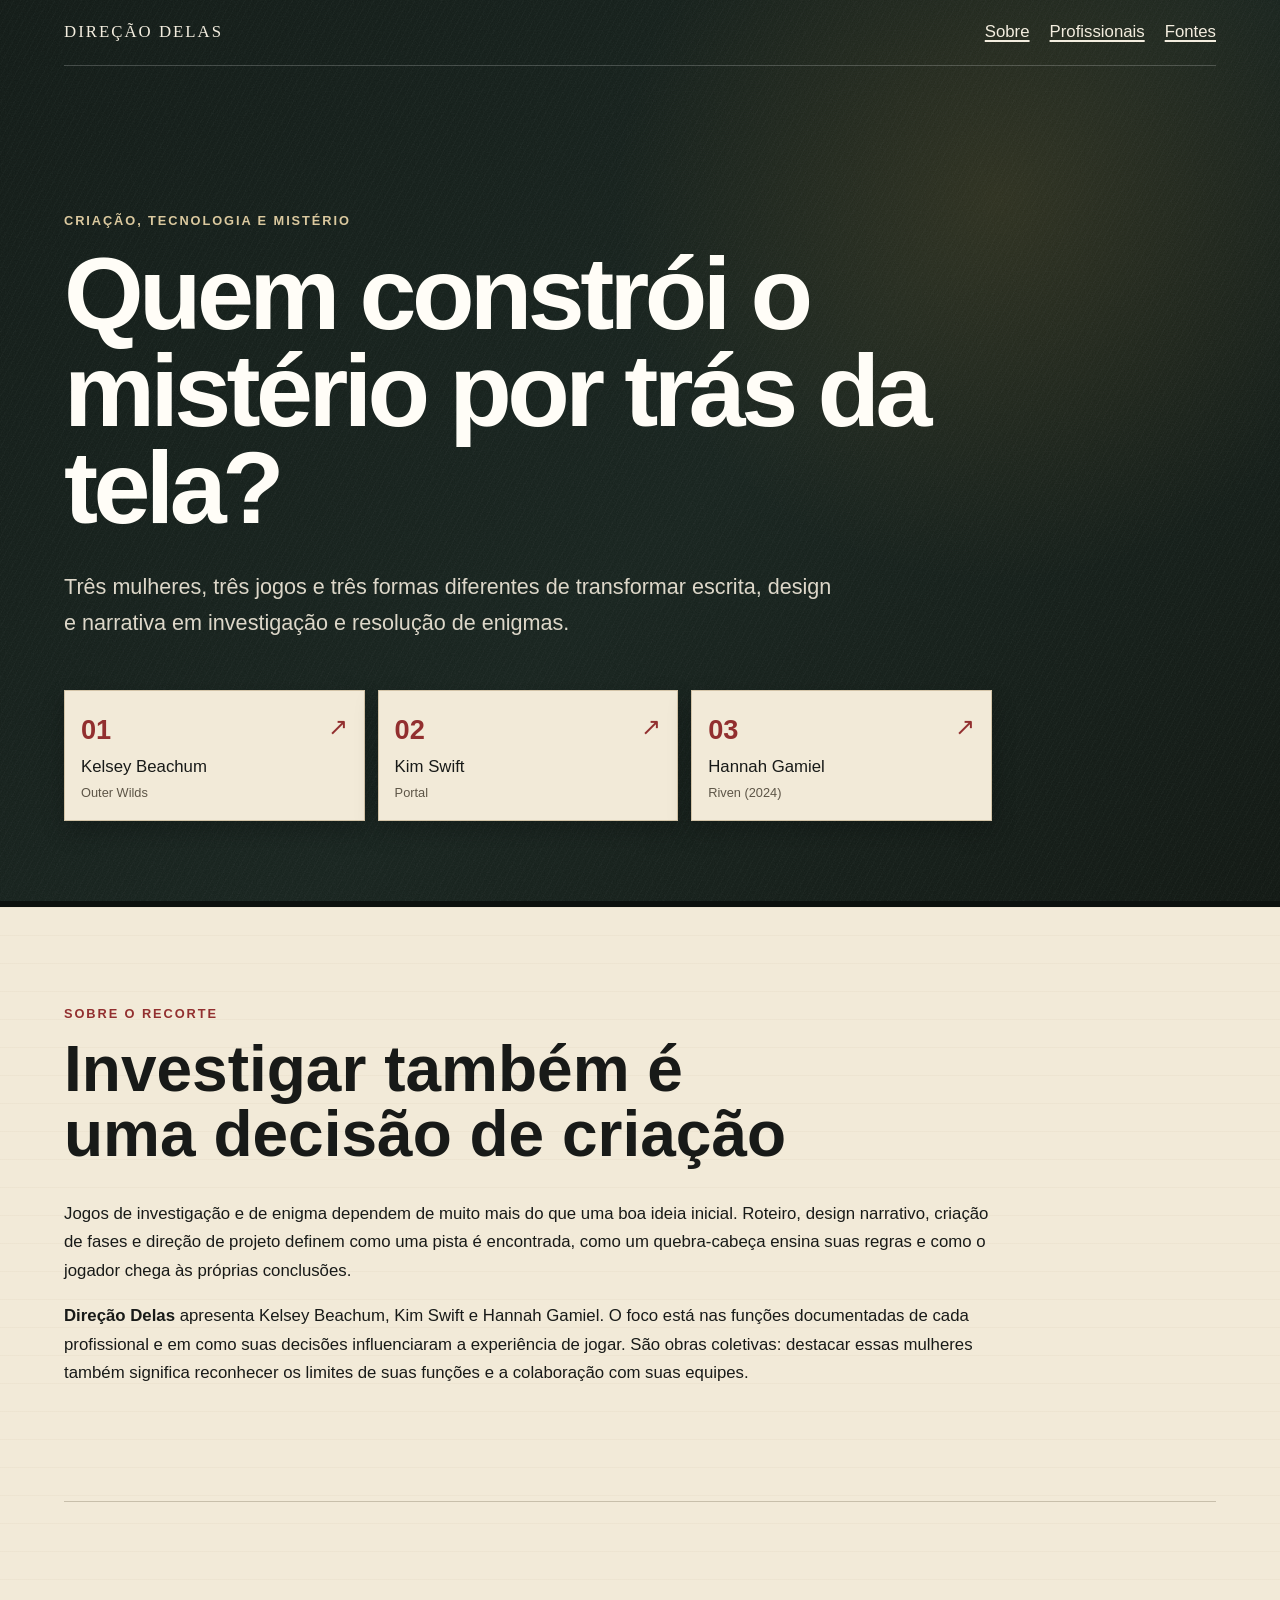
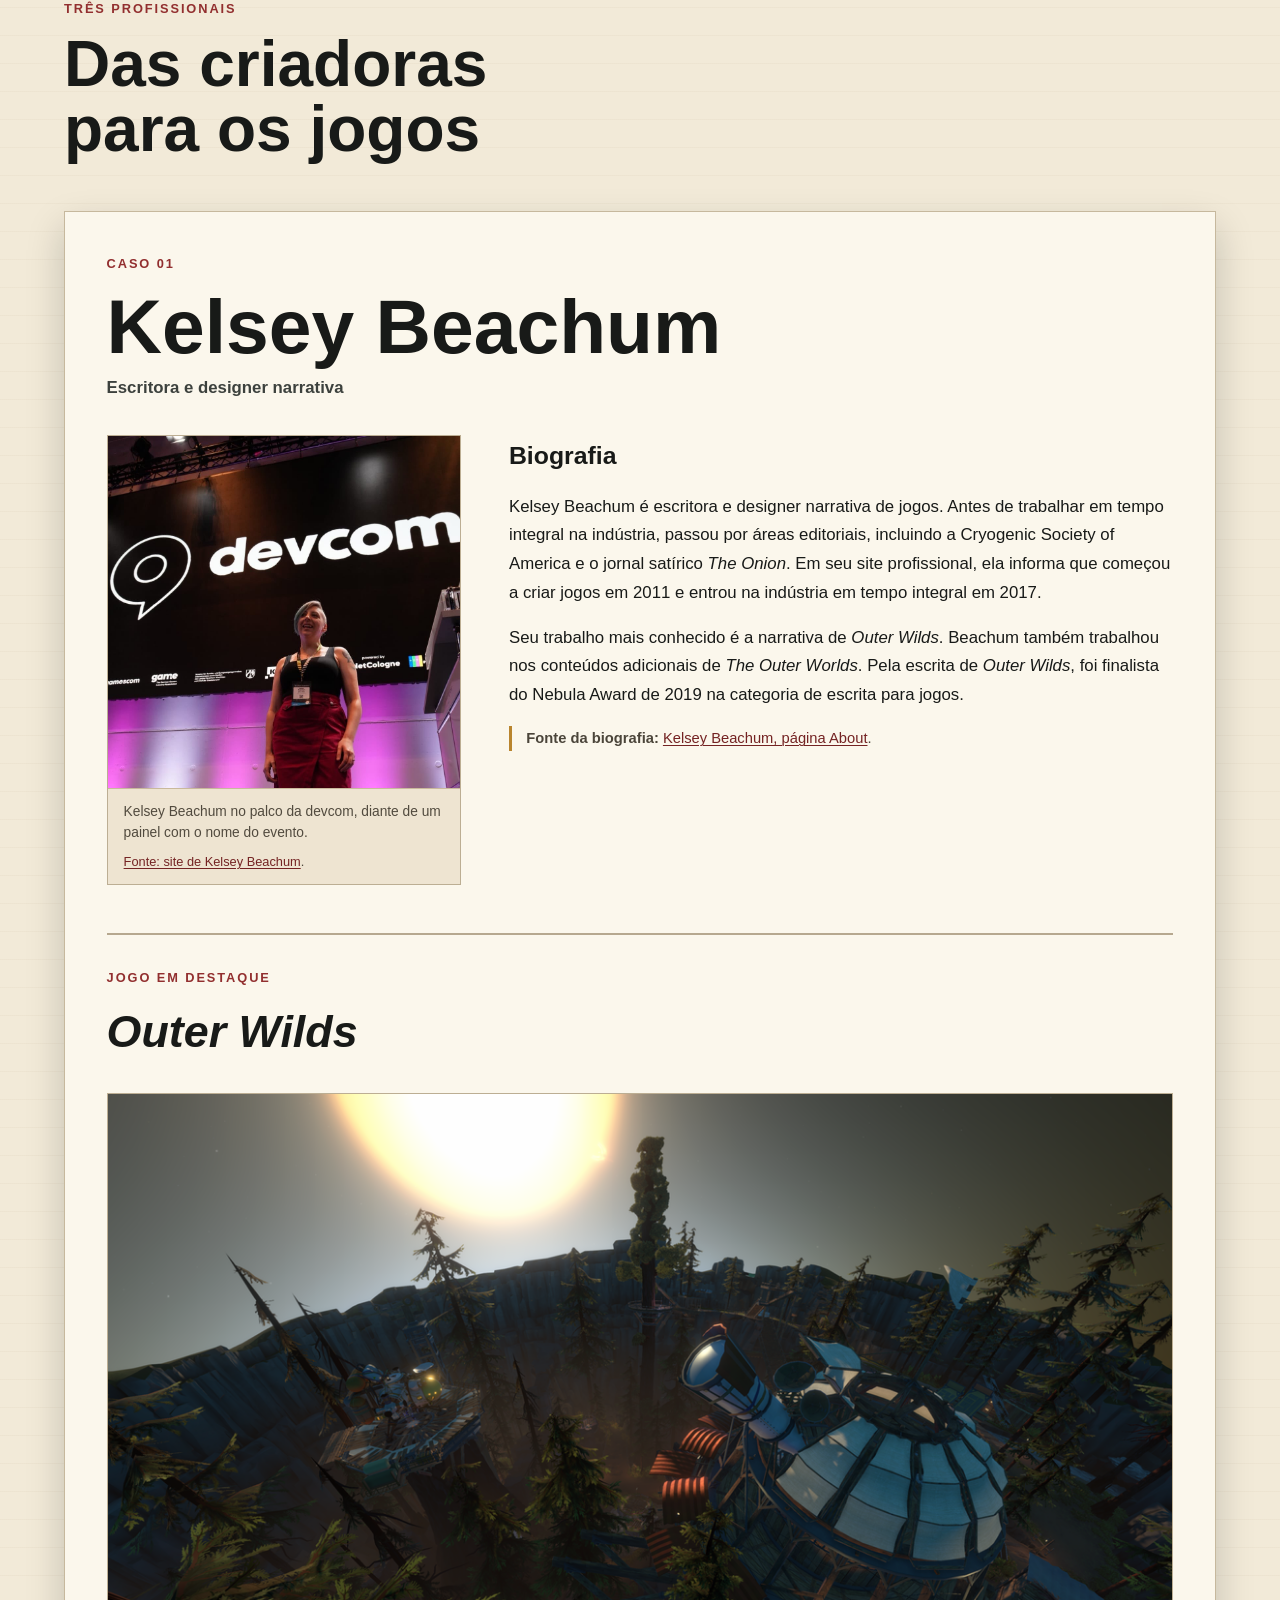
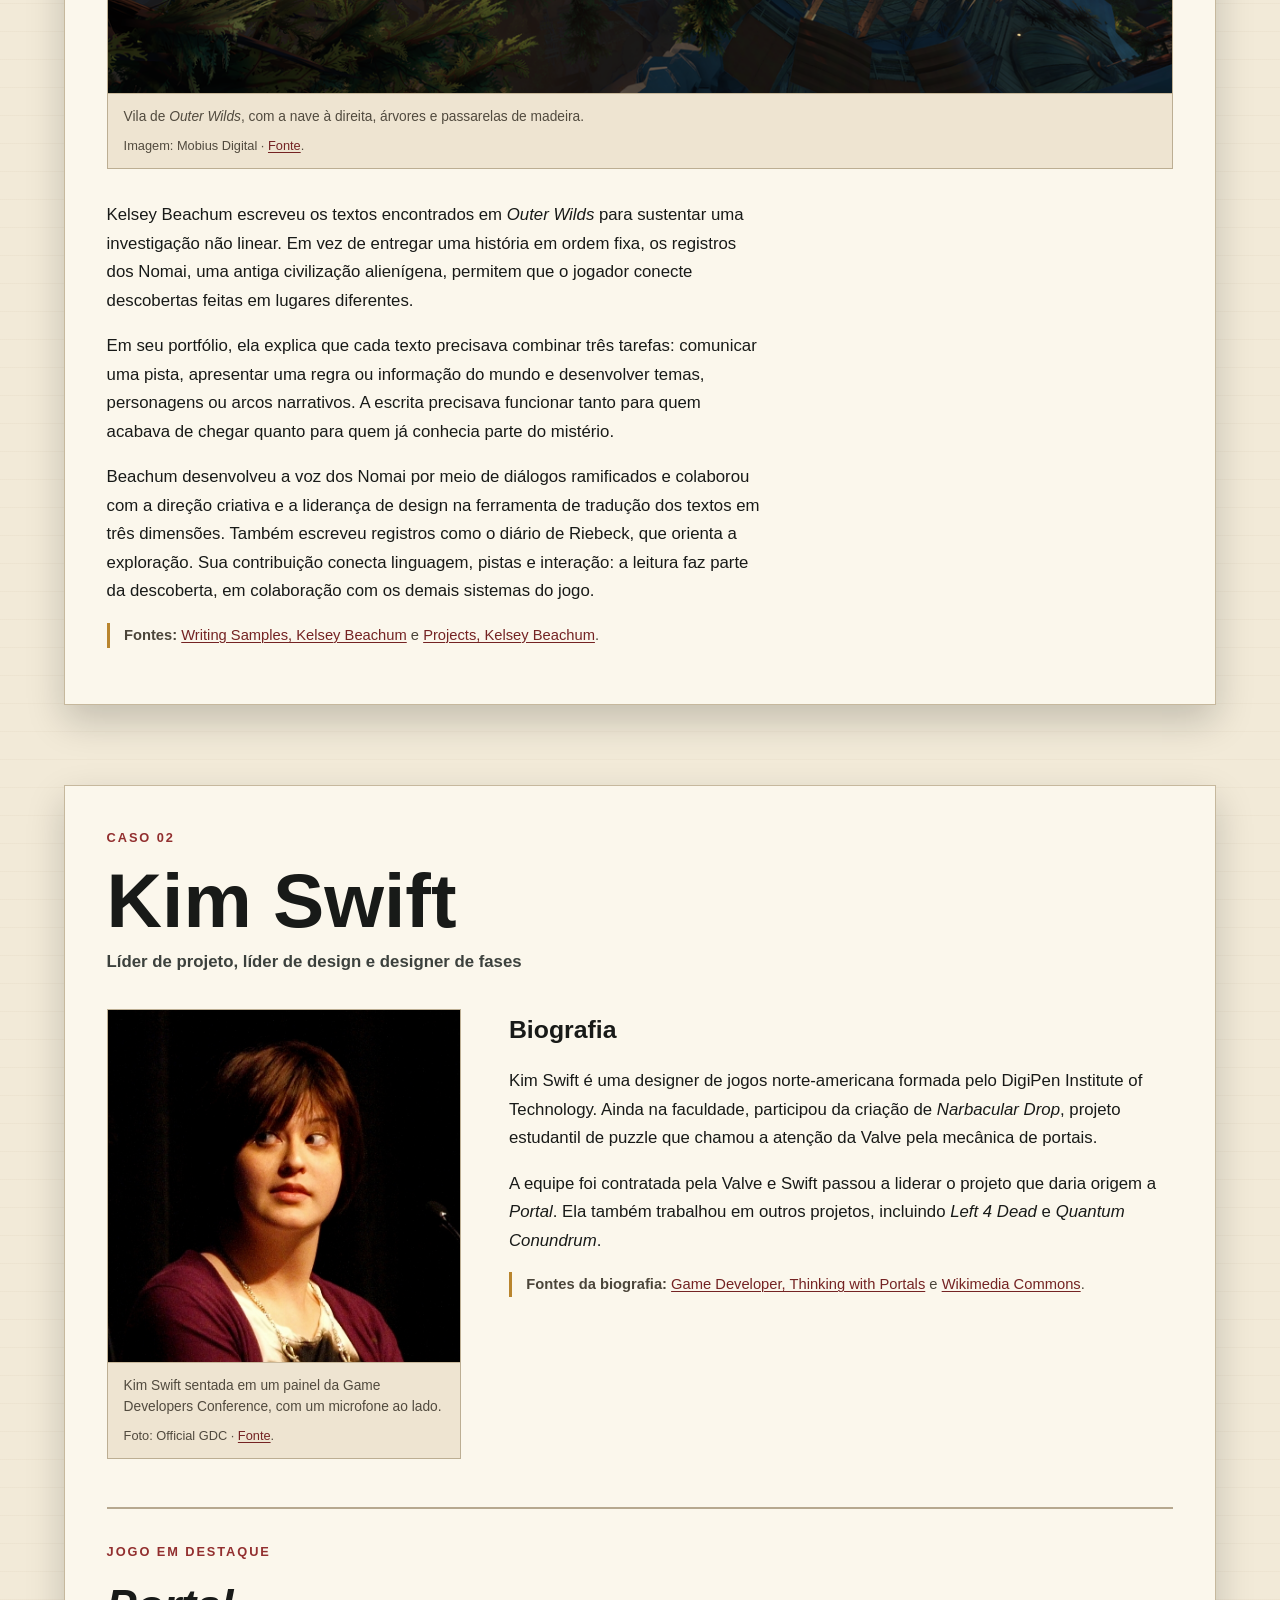
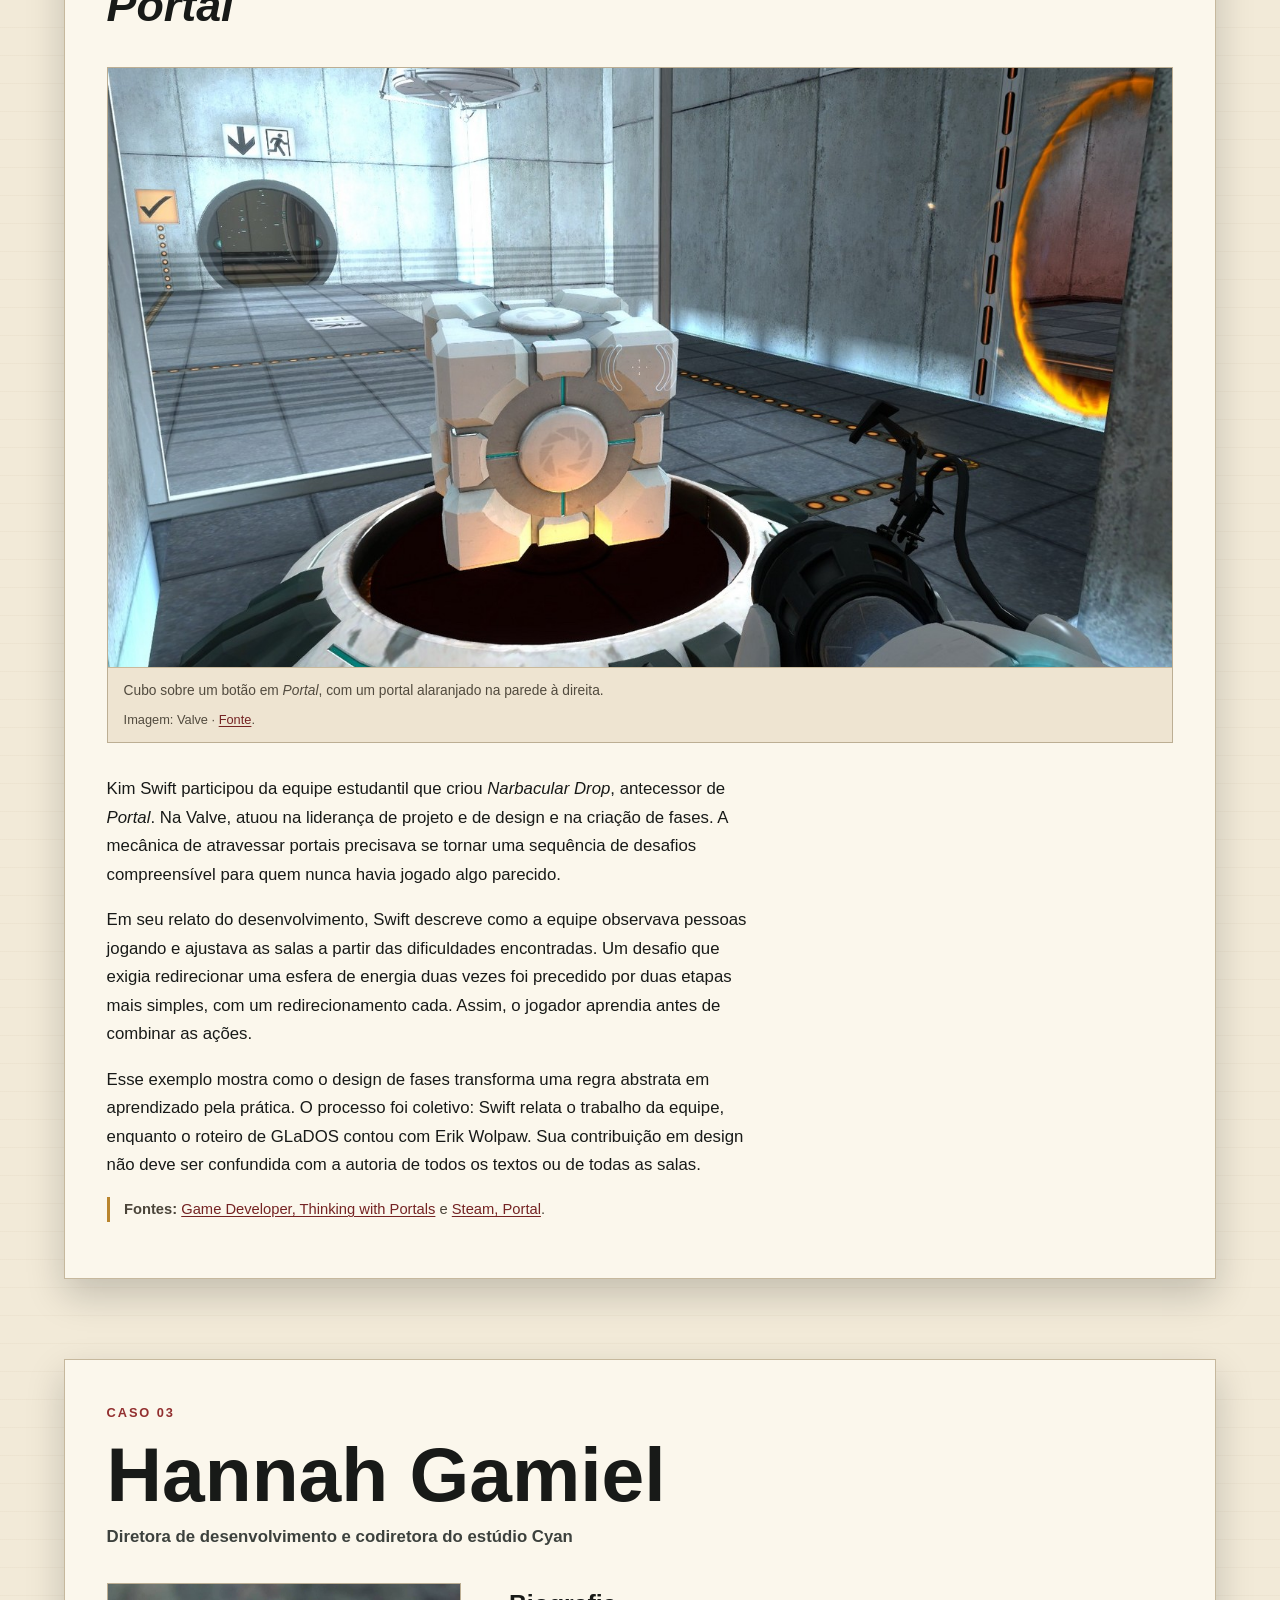
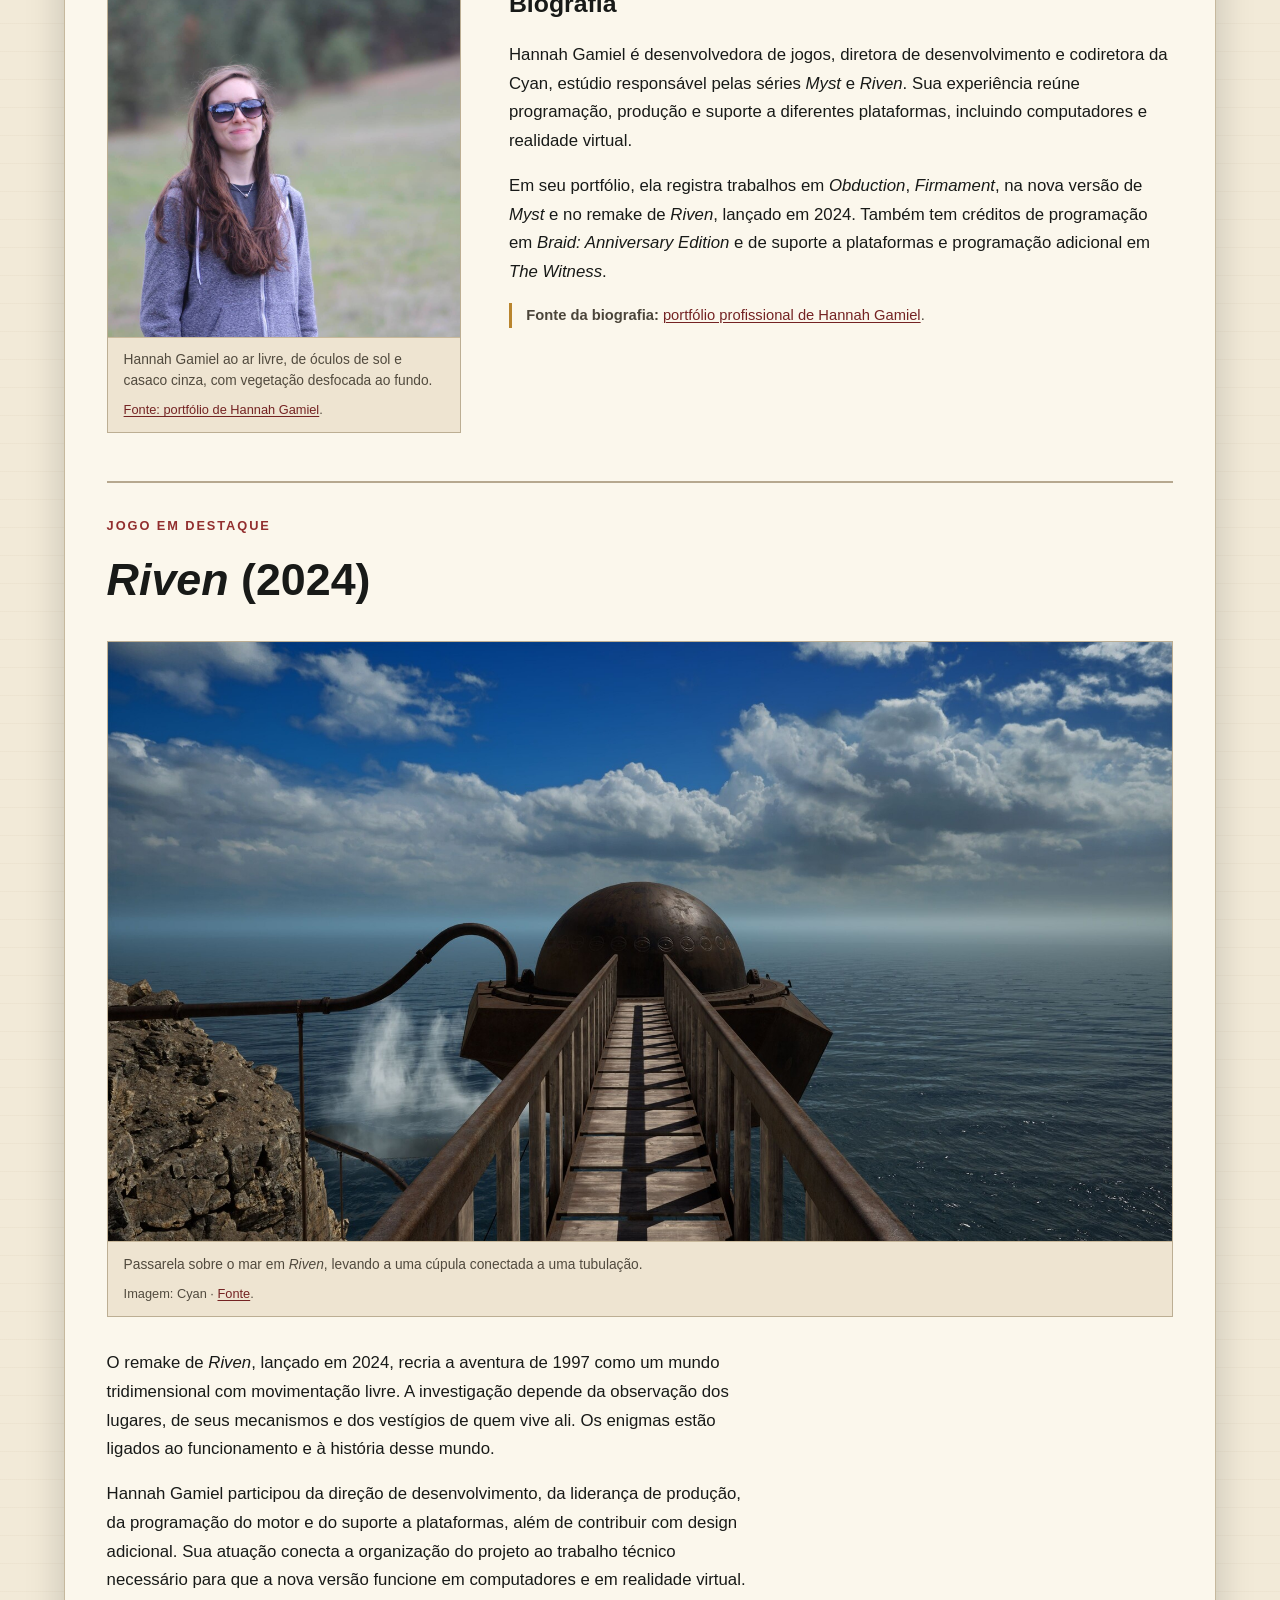
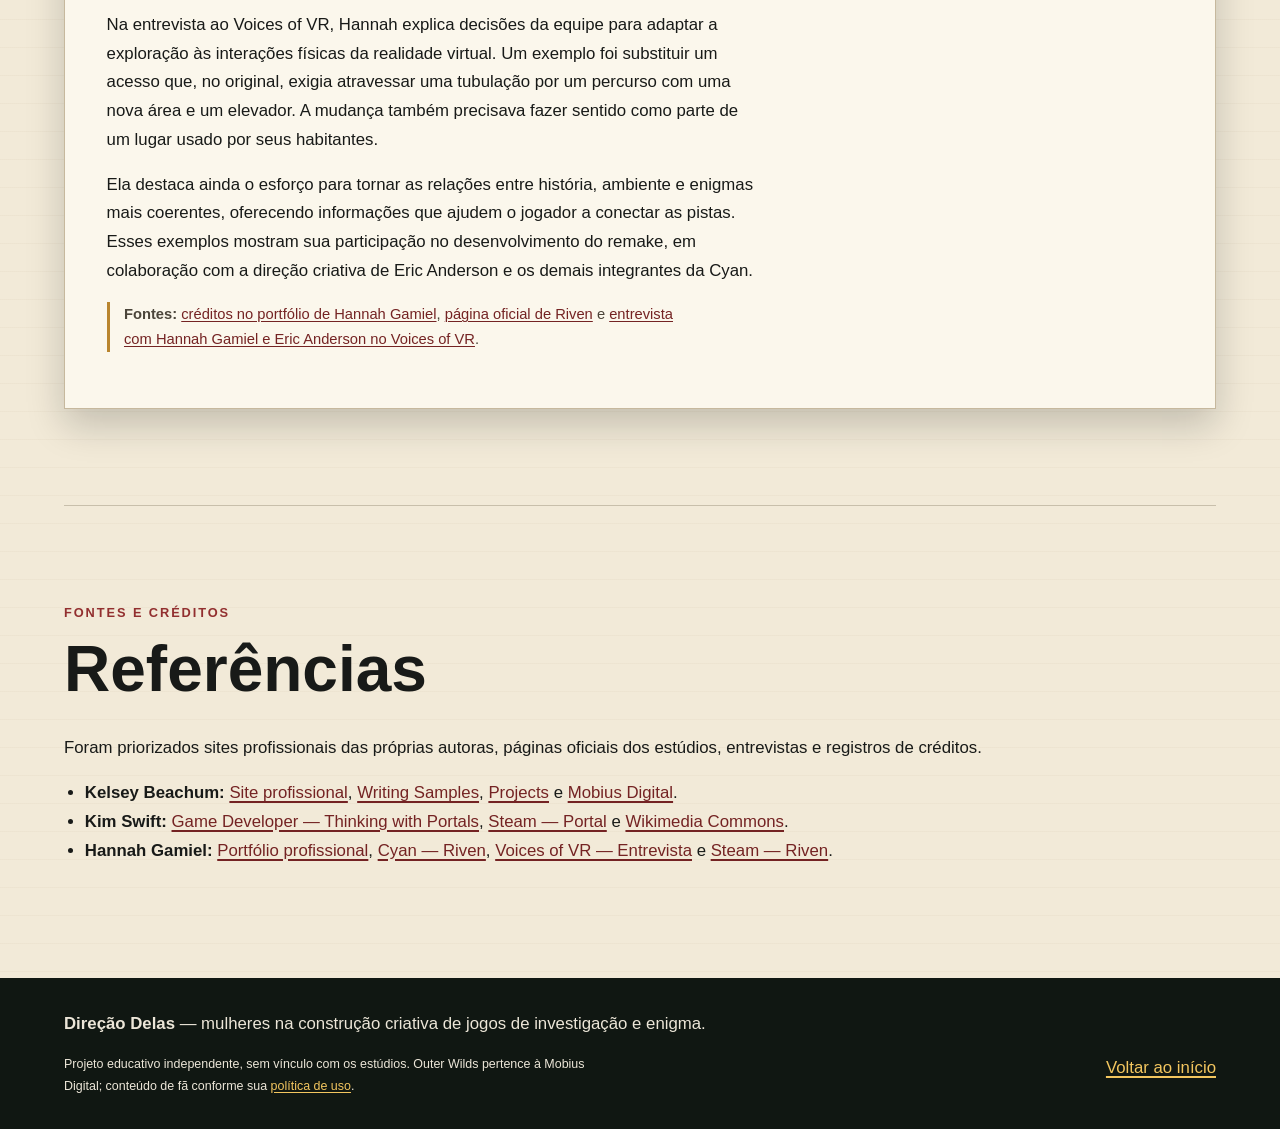
==== commit 0fc0520e: "Transforma referências em links diretos para as fontes" ====
--- a/direcao-delas/index.html
+++ b/direcao-delas/index.html
@@ -154,9 +154,9 @@
       <h2>Referências</h2>
       <p>Foram priorizados sites profissionais das próprias autoras, páginas oficiais dos estúdios, entrevistas e registros de créditos.</p>
       <ul>
-        <li><strong>Kelsey Beachum:</strong> site profissional e Mobius Digital.</li>
-        <li><strong>Kim Swift:</strong> Game Developer, Steam e Wikimedia Commons.</li>
-        <li><strong>Hannah Gamiel:</strong> portfólio profissional, Cyan, Voices of VR e Steam.</li>
+        <li><strong>Kelsey Beachum:</strong> <a href="https://kelseybeachum.com/about">Site profissional</a>, <a href="https://kelseybeachum.com/samples">Writing Samples</a>, <a href="https://kelseybeachum.com/projects">Projects</a> e <a href="https://www.mobiusdigitalgames.com/outer-wilds.html">Mobius Digital</a>.</li>
+        <li><strong>Kim Swift:</strong> <a href="https://www.gamedeveloper.com/design/thinking-with-portals-creating-valve-s-new-ip">Game Developer — Thinking with Portals</a>, <a href="https://store.steampowered.com/app/400/">Steam — Portal</a> e <a href="https://commons.wikimedia.org/wiki/File:Kim_Swift_-_Game_Developers_Conference_2010_-_Panel_Day_4_(1).jpg">Wikimedia Commons</a>.</li>
+        <li><strong>Hannah Gamiel:</strong> <a href="https://hannahgamiel.com/">Portfólio profissional</a>, <a href="https://cyan.com/games/riven/">Cyan — Riven</a>, <a href="https://voicesofvr.com/1417-kicking-off-venice-immersive-converge-with-translating-riven-classic-point-and-click-adventure-to-open-world-vr-puzzler/">Voices of VR — Entrevista</a> e <a href="https://store.steampowered.com/app/1712350/Riven/">Steam — Riven</a>.</li>
       </ul>
     </section>
   </main>
